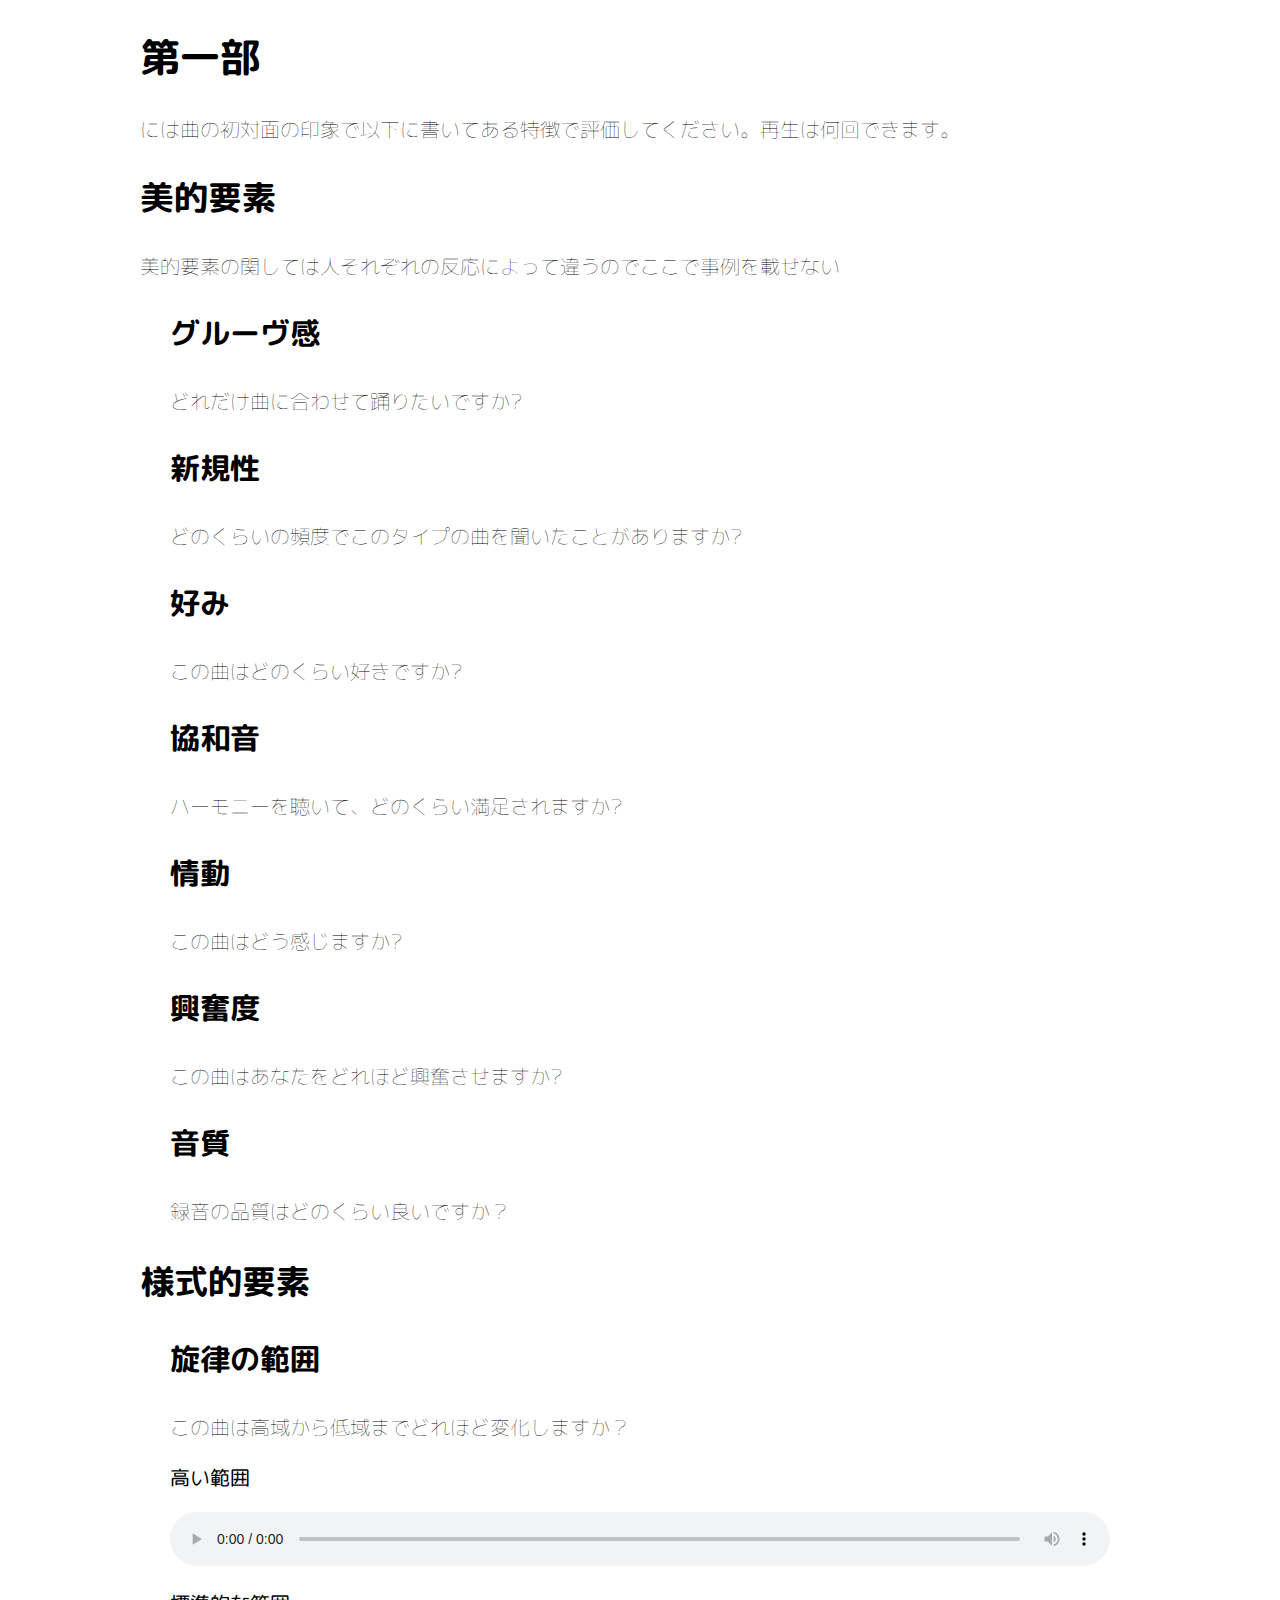
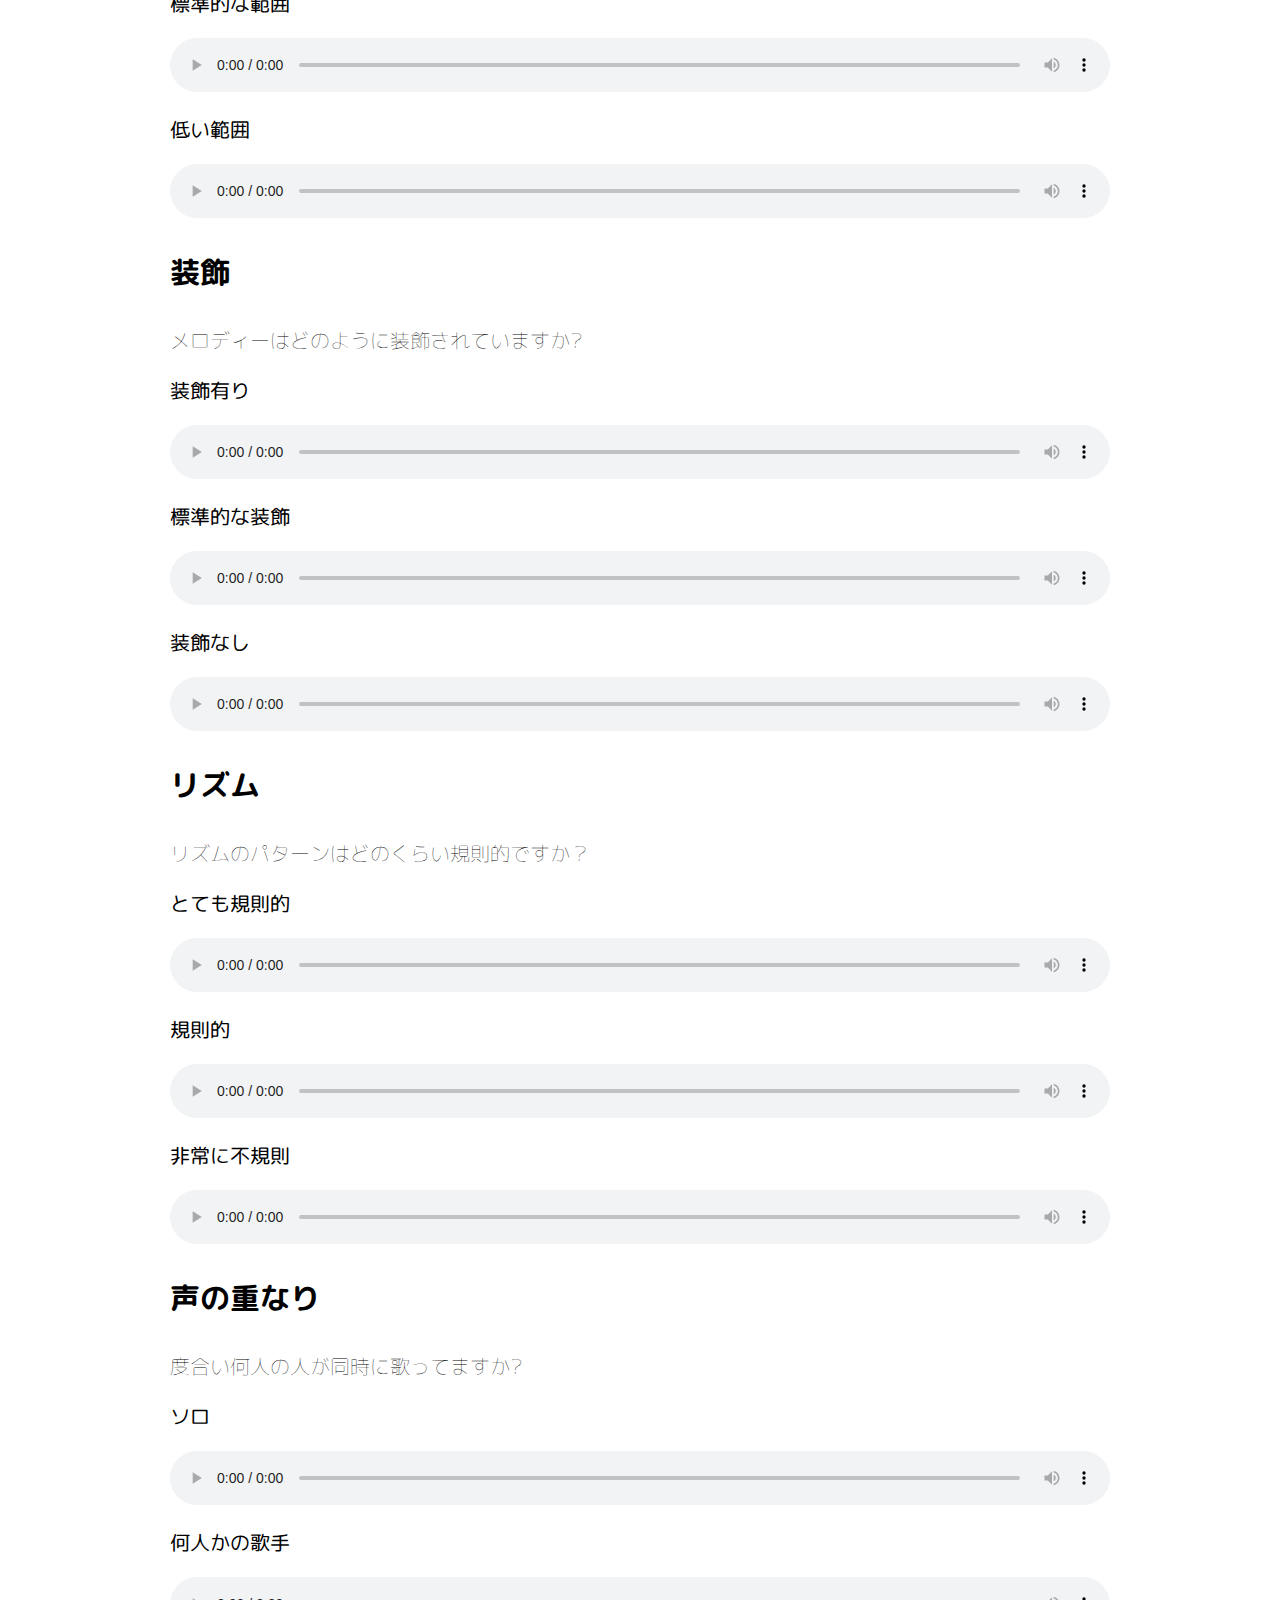
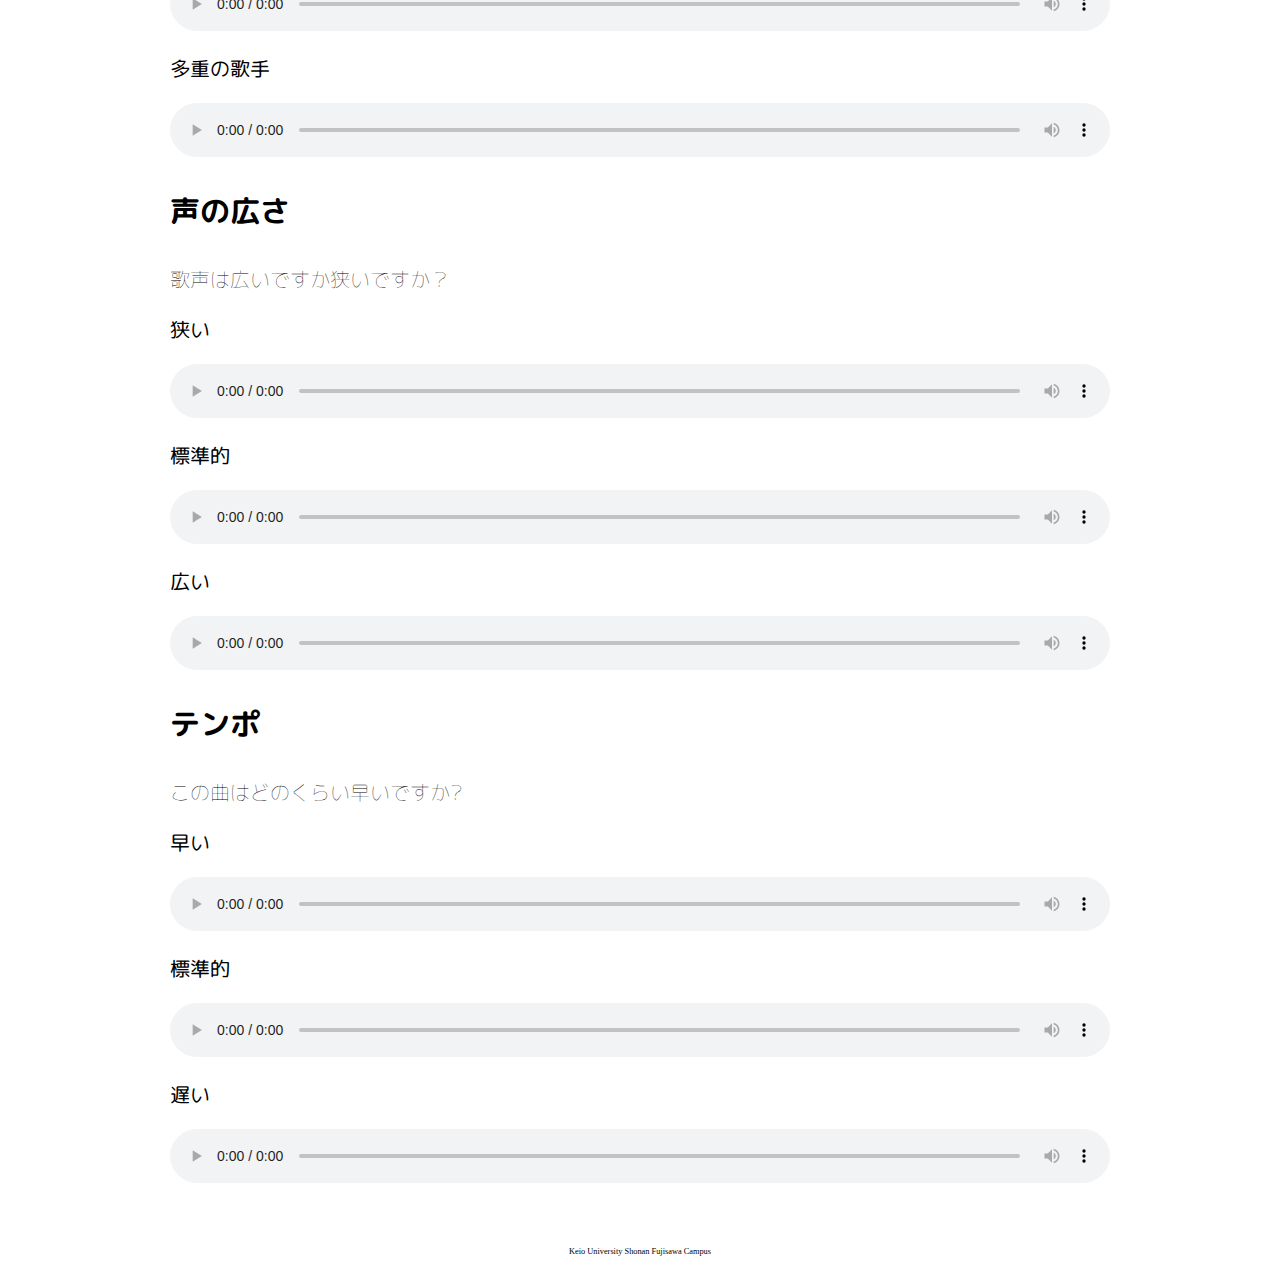
==== index.html @ cdee1feb "Merge pull request #1 from dsh0416/patch-1" ====
<!DOCTYPE html>
<html lang="en">
<head>
    <meta charset="UTF-8">
    <meta name="viewport" content="width=device-width, initial-scale=1.0">
    <meta http-equiv="X-UA-Compatible" content="ie=edge">
    <link rel="stylesheet" type="text/css" href="index.css">
    <title>Experiment Explanations</title>
</head>
<body>
    <div id="page-container">
        <div class="l-container">
            <h1> 第一部 </h1>
            <p>には曲の初対面の印象で以下に書いてある特徴で評価してください。再生は何回できます。</p>
            <h2>美的要素</h2>
            <p>美的要素の関しては人それぞれの反応によって違うのでここで事例を載せない</p>
            <div class="l-container-feature">
                <h3>グルーヴ感</h3>
                <p>
                    どれだけ曲に合わせて踊りたいですか?
                </p>
            
                <h3>新規性</h3>
                <p>
                    どのくらいの頻度でこのタイプの曲を聞いたことがありますか?
                </p>
            
                <h3>好み</h3>
                <p>
                    この曲はどのくらい好きですか?
                </p>
            
                <h3>協和音</h3>
                <p>
                    ハーモニーを聴いて、どのくらい満足されますか?
                </p>
            
                <h3>情動</h3>
                <p>
                    この曲はどう感じますか?
                </p>

                <h3>興奮度</h3>
                <p>
                    この曲はあなたをどれほど興奮させますか?
                </p>
            
                <h3>音質</h3>
                <p>
                    録音の品質はどのくらい良いですか？
                </p>
            </div>
            
            <h2>様式的要素</h2>
            <div class="l-container-feature">
                <h3>旋律の範囲</h3>
                <p>
                    この曲は高域から低域までどれほど変化しますか？
                </p>
                <p>
                    <strong>高い範囲</strong>
                </p>
                <audio controls="controls">
                    <source src="audio/melodic_high.wav"/>
                </audio>
                <p>
                    <strong>標準的な範囲</strong>
                </p>
                <audio controls="controls">
                    <source src="audio/melodic_middle.wav"/>
                </audio>
                <p>
                    <strong>低い範囲</strong>
                </p>
                <audio controls="controls">
                    <source src="audio/melodic_low.wav"/>
                </audio>
            </div>
            <div class="l-container-feature">
                <h3>装飾</h3>
                <p>
                    メロディーはどのように装飾されていますか?
                </p>
                <p>
                    <strong>装飾有り</strong>
                </p>
                <audio controls="controls">
                    <source src="audio/ornamentation_high.wav"/>
                </audio>
                <p>
                    <strong>標準的な装飾</strong>
                </p>
                <audio controls="controls">
                    <source src="audio/ornamentation_medium.wav"/>
                </audio>
                <p>
                    <strong>装飾なし</strong>
                </p>
                <audio controls="controls">
                    <source src="audio/ornamentation_low.wav"/>
                </audio>
            </div>
            <div class="l-container-feature">
                <h3>リズム</h3>
                <p>
                    リズムのパターンはどのくらい規則的ですか？
                </p>
                <p>
                    <strong>とても規則的</strong>
                </p>
                <audio controls="controls">
                    <source src="audio/rhythm_regular.wav"/>
                </audio>
                <p>
                    <strong>規則的</strong>
                </p>
                <audio controls="controls">
                    <source src="audio/rhythm_irregular.wav"/>
                </audio>
                <p>
                    <strong>非常に不規則</strong>
                </p>
                <audio controls="controls">
                    <source src="audio/rhythm_free.wav"/>
                </audio>                
            </div>
            <div class="l-container-feature">
                    <h3>声の重なり</h3>
                    <p>
                        度合い何人の人が同時に歌ってますか?
                    </p>
                    <p>
                        <strong>ソロ</strong>
                    </p>
                    <audio controls="controls">
                        <source src="audio/texture_solo.wav"/>
                    </audio> 
                    <p>
                        <strong>何人かの歌手</strong>
                    </p>
                    <audio controls="controls">
                        <source src="audio/texture_middle.wav"/>
                    </audio> 
                    <p>
                        <strong>多重の歌手</strong>
                    </p>
                    <audio controls="controls">
                        <source src="audio/texture_group.wav"/>
                    </audio> 
                </div>
            <div class="l-container-feature">
                <h3>声の広さ</h3>
                <p>
                    歌声は広いですか狭いですか？
                </p>
                <p>
                    <strong>狭い</strong>
                </p>
                <audio controls="controls">
                    <source src="audio/v_width_narrow.wav"/>
                </audio>
                <p>
                    <strong>標準的</strong>
                </p>
                <audio controls="controls">
                    <source src="audio/v_width_mid.wav"/>
                </audio>
                <p>
                    <strong>広い</strong>
                </p>
                <audio controls="controls">
                    <source src="audio/v_width_wide.wav"/>
                </audio>
            </div>
            <div class="l-container-feature">
                <h3>テンポ</h3>
                <p>
                    この曲はどのくらい早いですか?
                </p>
                <p>
                    <strong>早い</strong>
                </p>
                <audio controls="controls">
                    <source src="audio/tempo_fast.wav"/>
                </audio>
                <p>
                    <strong>標準的</strong>
                </p>
                <audio controls="controls">
                    <source src="audio/tempo_moderate.wav"/>
                </audio>
                <p>
                    <strong>遅い</strong>
                </p>
                <audio controls="controls">
                    <source src="audio/tempo_slow.wav"/>
                </audio>
            </div>
        </div>
        <footer> 
            <small>Keio University Shonan Fujisawa Campus</small>
        </footer>
    </div>
</body>

</html>
---- index.css ----
@import url('https://fonts.googleapis.com/css?family=M+PLUS+Rounded+1c&display=swap');

html {
    
    width:100%;
    height:100%;
    font-size: 62.5%;
    -webkit-font-smoothing: antialiased;
    -moz-osx-font-smoothing: grayscale;
    padding: unquote('env(safe-area-inset)');
}

body {
    margin:0;
    -webkit-text-size-adjust: 100%;
    position:relative;
    box-sizing: border-box;
    min-height:100%;
}

h1, h2, h3, p{
    font-family: 'M Plus Rounded 1c', sans-serif;
}

h1{
    font-size: 4rem;
}
h2{
    font-size: 3.4rem;
}
h3{
    font-size: 3rem;
}
p{
    font-size: 2rem;
    font-weight: 100;
}
.l-container{
    margin: 0 auto;
    width: 100em;
    padding-bottom: 5em;
}
.l-container-feature{
    margin: 3em;
}

#page-container {
    position: relative;
    min-height: 100vh;
}
  
button{
    border: none;
    border-radius: 1em;
    box-shadow: none;
    width: 10em;
    height: 5em;
    margin-left: 70em;
    background-color: rgb(46, 136, 75);
    
}
button:hover{
    opacity: 0.6;
}
p.button{
    color: white;
    margin: 0 auto;
}
footer{
    position: absolute;
    bottom: 0;
    width: 100%;
    height: 2em;
    padding-top: 1em;
    text-align: center;
}
audio{
    width: 100%;
    border-radius: 2em;
}
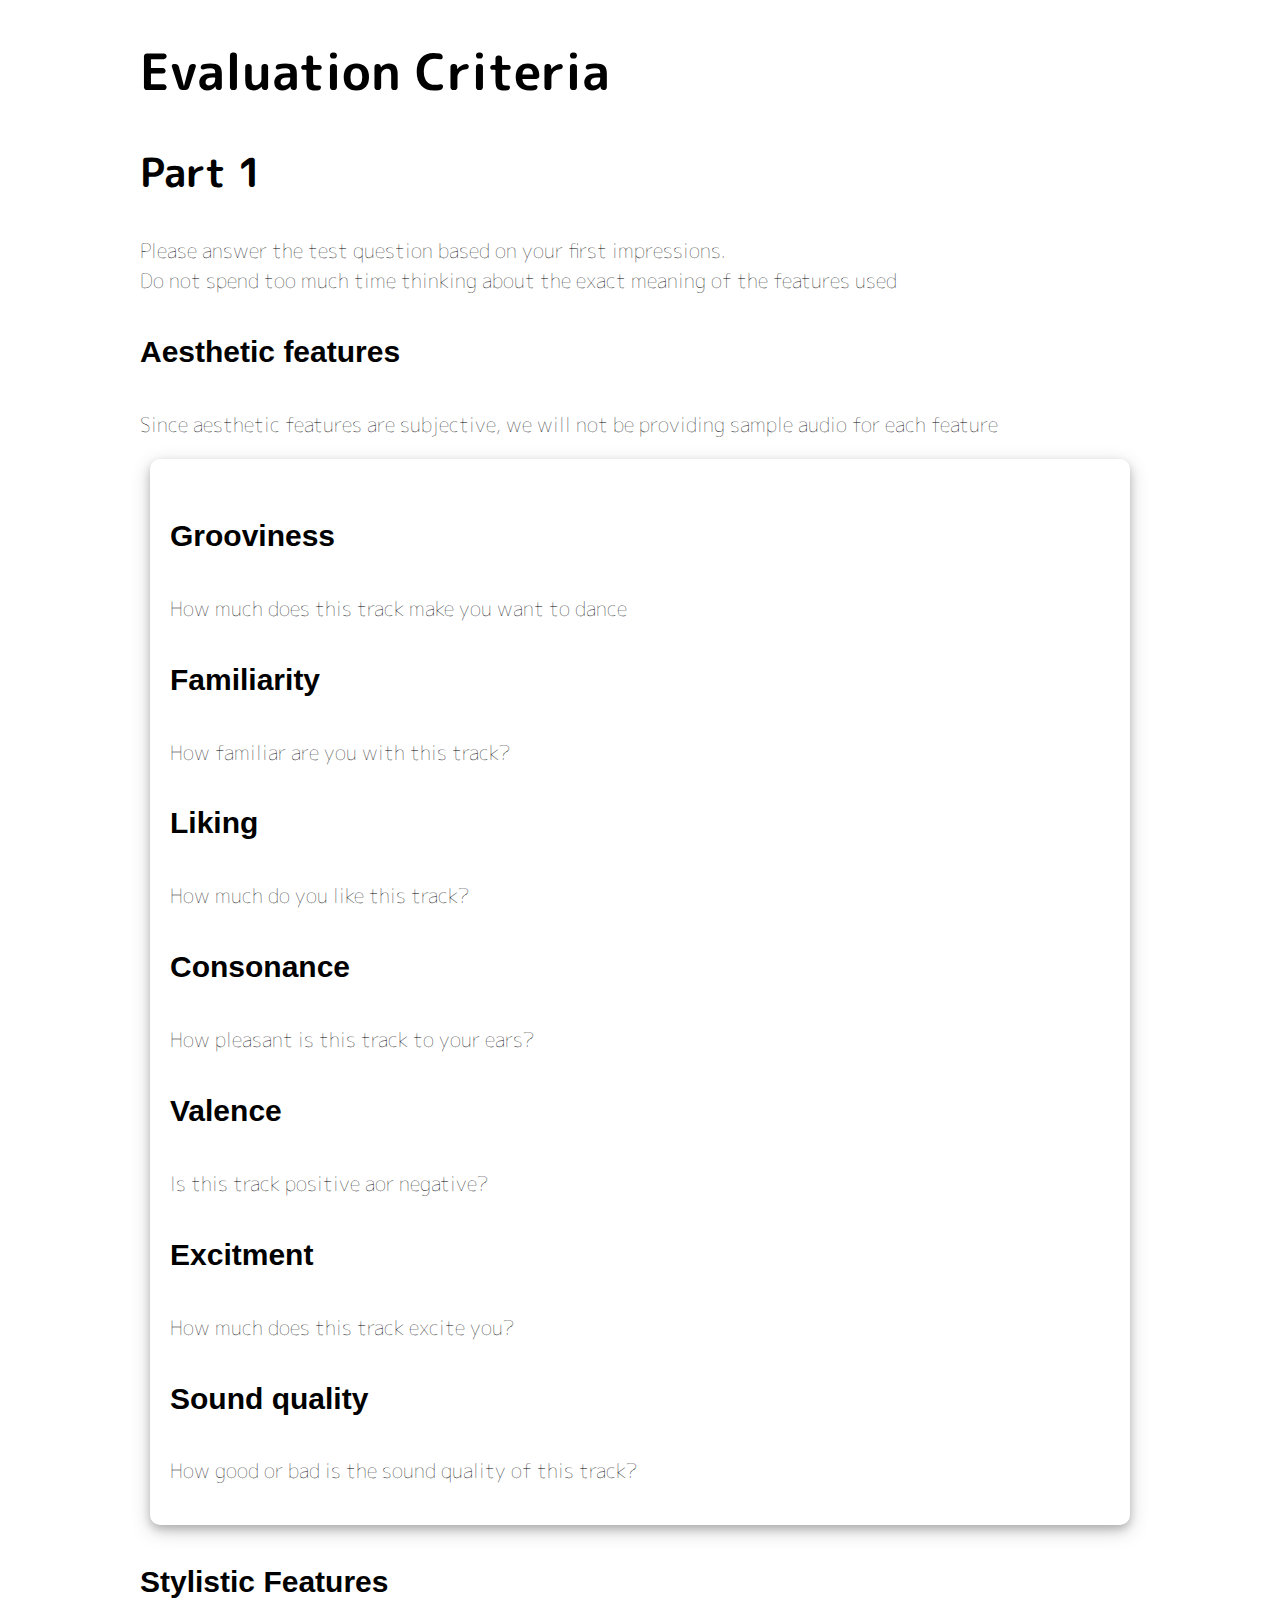
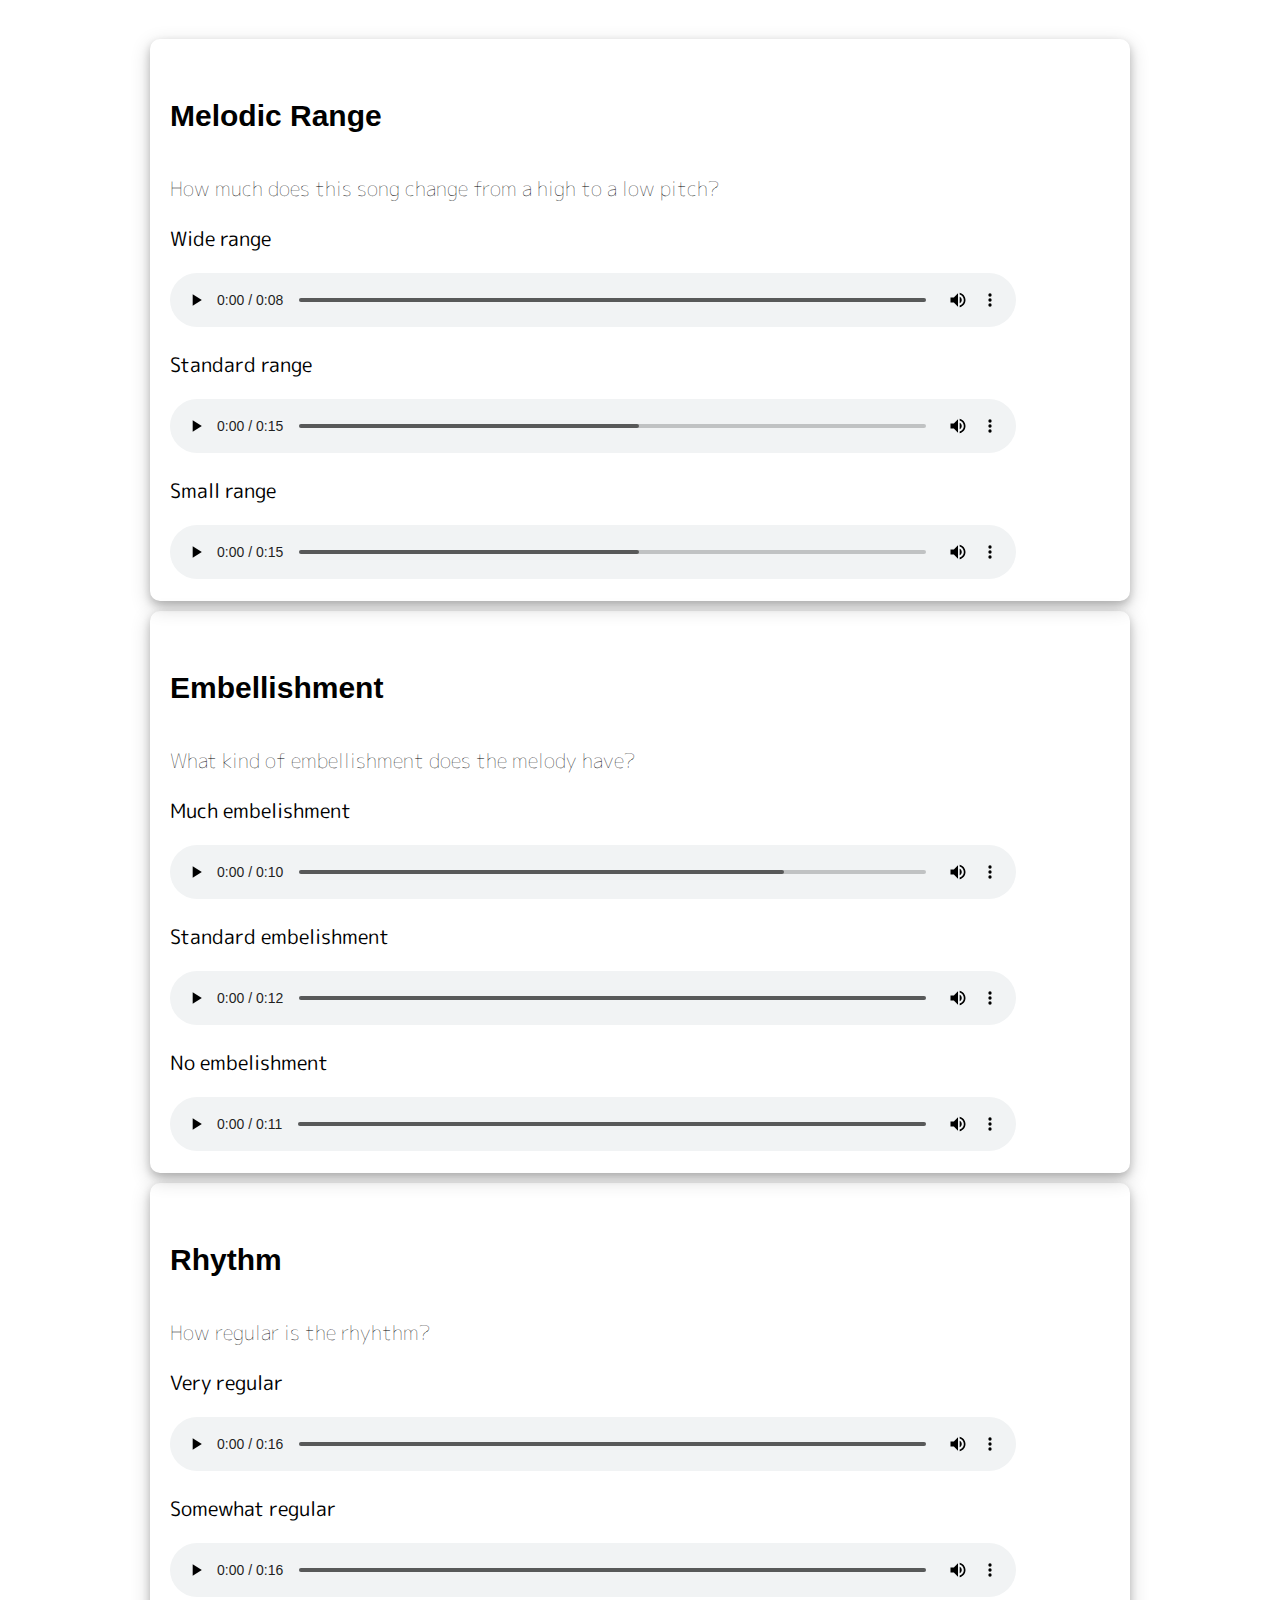
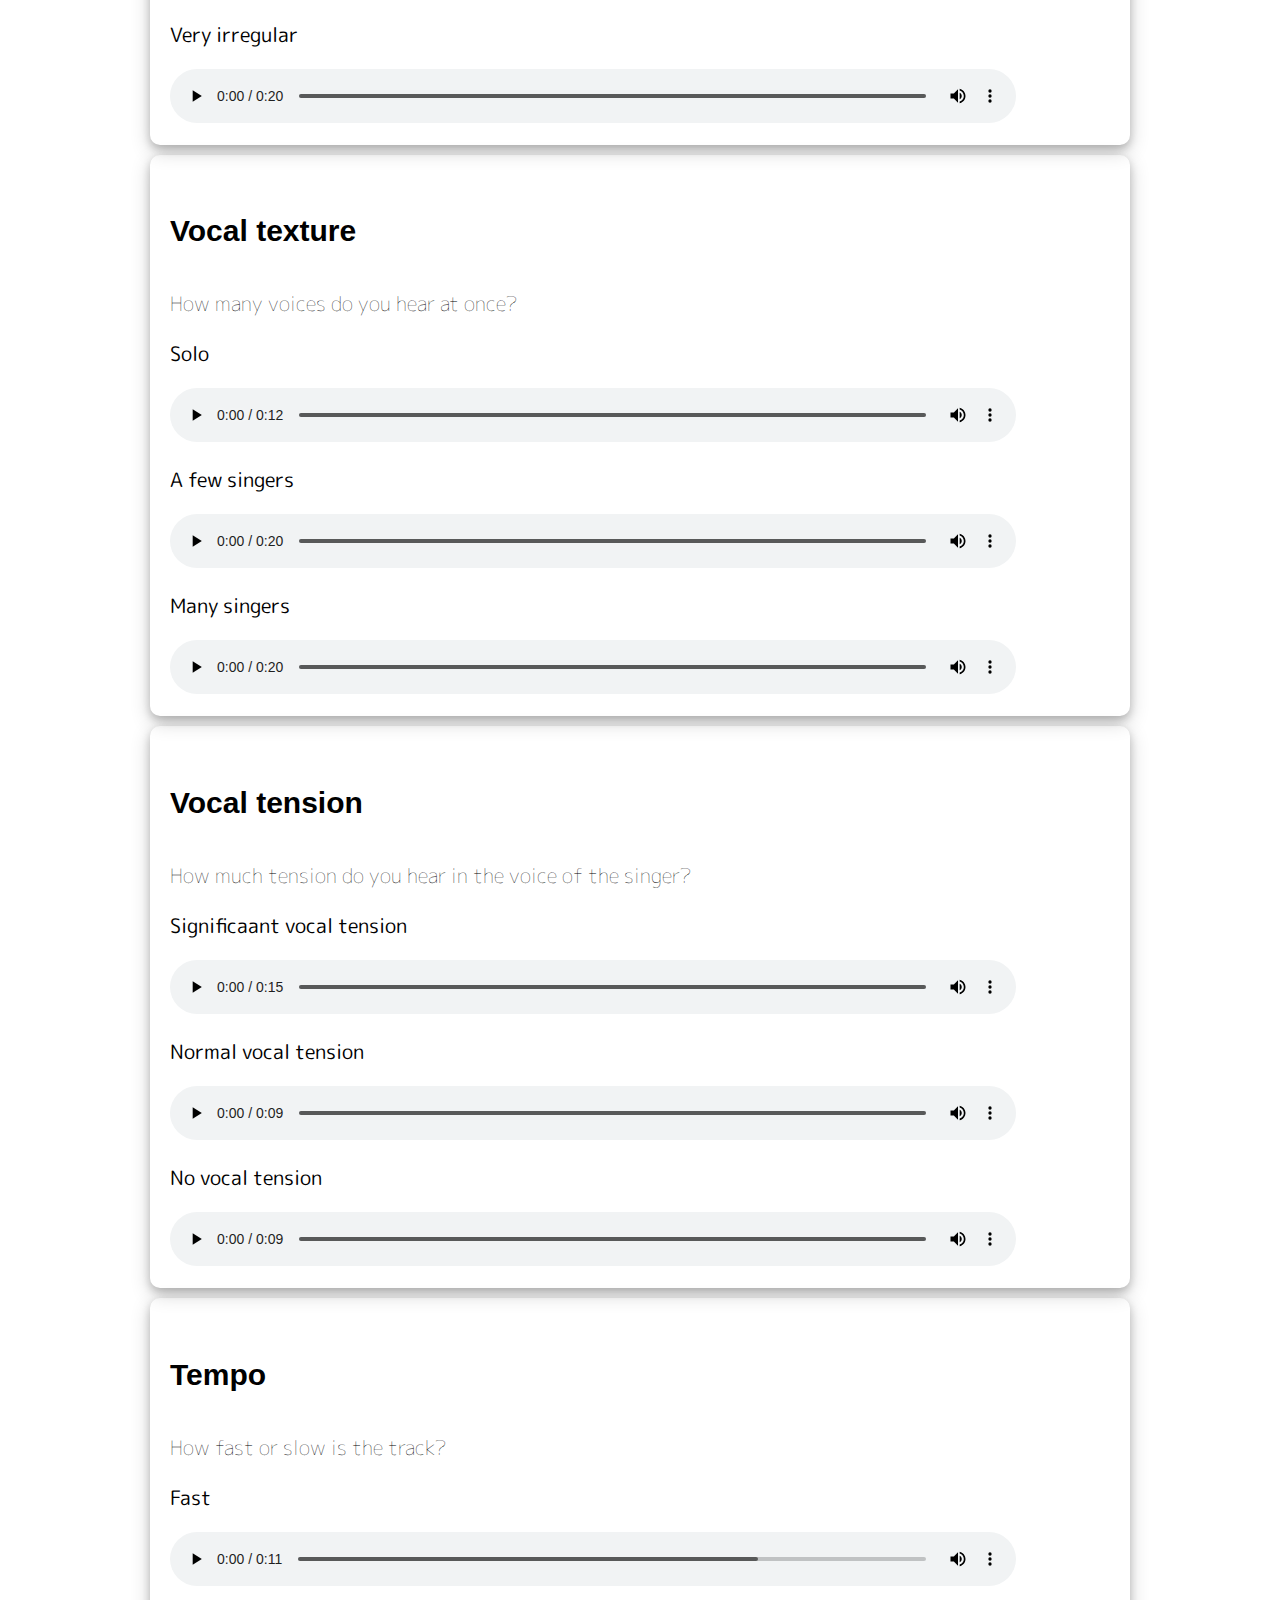
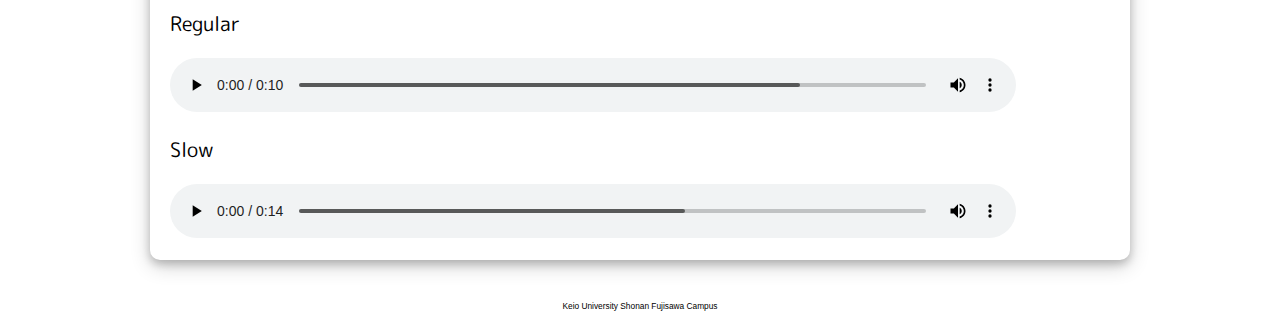
==== commit d04f4fe0: "english translations" ====
--- a/index.html
+++ b/index.html
@@ -10,190 +10,192 @@
 <body>
     <div id="page-container">
         <div class="l-container">
-            <h1> 第一部 </h1>
-            <p>には曲の初対面の印象で以下に書いてある特徴で評価してください。再生は何回できます。</p>
-            <h2>美的要素</h2>
-            <p>美的要素の関しては人それぞれの反応によって違うのでここで事例を載せない</p>
-            <div class="l-container-feature">
-                <h3>グルーヴ感</h3>
-                <p>
-                    どれだけ曲に合わせて踊りたいですか?
-                </p>
-            
-                <h3>新規性</h3>
-                <p>
-                    どのくらいの頻度でこのタイプの曲を聞いたことがありますか?
-                </p>
-            
-                <h3>好み</h3>
-                <p>
-                    この曲はどのくらい好きですか?
-                </p>
-            
-                <h3>協和音</h3>
-                <p>
-                    ハーモニーを聴いて、どのくらい満足されますか?
-                </p>
-            
-                <h3>情動</h3>
-                <p>
-                    この曲はどう感じますか?
+            <h1>Evaluation Criteria</h1>
+            <h2> Part 1 </h2>
+            <p>Please answer the test question based on your first impressions. <br/>
+                Do not spend too much time thinking about the exact meaning of the features used</p>
+            <h4>Aesthetic features</h4>
+            <p>Since aesthetic features are subjective, we will not be providing sample audio for each feature</p>
+            <div class="l-container-feature">
+                <h4>Grooviness</h4>
+                <p>
+                    How much does this track make you want to dance
+                </p>
+            
+                <h4>Familiarity</h4>
+                <p>
+                    How familiar are you with this track?
+                </p>
+            
+                <h4>Liking</h4>
+                <p>
+                    How much do you like this track?
+                </p>
+            
+                <h4>Consonance</h4>
+                <p>
+                    How pleasant is this track to your ears?
+                </p>
+            
+                <h4>Valence</h4>
+                <p>
+                    Is this track positive aor negative?
                 </p>
 
-                <h3>興奮度</h3>
-                <p>
-                    この曲はあなたをどれほど興奮させますか?
-                </p>
-            
-                <h3>音質</h3>
-                <p>
-                    録音の品質はどのくらい良いですか？
-                </p>
-            </div>
-            
-            <h2>様式的要素</h2>
-            <div class="l-container-feature">
-                <h3>旋律の範囲</h3>
-                <p>
-                    この曲は高域から低域までどれほど変化しますか？
-                </p>
-                <p>
-                    <strong>高い範囲</strong>
-                </p>
-                <audio controls="controls">
-                    <source src="audio/melodic_high.wav"/>
-                </audio>
-                <p>
-                    <strong>標準的な範囲</strong>
-                </p>
-                <audio controls="controls">
-                    <source src="audio/melodic_middle.wav"/>
-                </audio>
-                <p>
-                    <strong>低い範囲</strong>
-                </p>
-                <audio controls="controls">
-                    <source src="audio/melodic_low.wav"/>
-                </audio>
-            </div>
-            <div class="l-container-feature">
-                <h3>装飾</h3>
-                <p>
-                    メロディーはどのように装飾されていますか?
-                </p>
-                <p>
-                    <strong>装飾有り</strong>
-                </p>
-                <audio controls="controls">
-                    <source src="audio/ornamentation_high.wav"/>
-                </audio>
-                <p>
-                    <strong>標準的な装飾</strong>
-                </p>
-                <audio controls="controls">
-                    <source src="audio/ornamentation_medium.wav"/>
-                </audio>
-                <p>
-                    <strong>装飾なし</strong>
-                </p>
-                <audio controls="controls">
-                    <source src="audio/ornamentation_low.wav"/>
-                </audio>
-            </div>
-            <div class="l-container-feature">
-                <h3>リズム</h3>
-                <p>
-                    リズムのパターンはどのくらい規則的ですか？
-                </p>
-                <p>
-                    <strong>とても規則的</strong>
-                </p>
-                <audio controls="controls">
-                    <source src="audio/rhythm_regular.wav"/>
-                </audio>
-                <p>
-                    <strong>規則的</strong>
-                </p>
-                <audio controls="controls">
-                    <source src="audio/rhythm_irregular.wav"/>
-                </audio>
-                <p>
-                    <strong>非常に不規則</strong>
-                </p>
-                <audio controls="controls">
-                    <source src="audio/rhythm_free.wav"/>
+                <h4>Excitment</h4>
+                <p>
+                    How much does this track excite you?
+                </p>
+            
+                <h4>Sound quality</h4>
+                <p>
+                    How good or bad is the sound quality of this track?
+                </p>
+            </div>
+            
+            <h4>Stylistic Features</h4>
+            <div class="l-container-feature">
+                <h4>Melodic Range</h4>
+                <p>
+                    How much does this song change from a high to a low pitch?
+                </p>
+                <p>
+                    <strong>Wide range</strong>
+                </p>
+                <audio controls="controls">
+                    <source src="audio/melodic_high.mp3"/>
+                </audio>
+                <p>
+                    <strong>Standard range</strong>
+                </p>
+                <audio controls="controls">
+                    <source src="audio/melodic_middle.mp3"/>
+                </audio>
+                <p>
+                    <strong>Small range</strong>
+                </p>
+                <audio controls="controls">
+                    <source src="audio/melodic_low.mp3"/>
+                </audio>
+            </div>
+            <div class="l-container-feature">
+                <h4>Embellishment</h4>
+                <p>
+                    What kind of embellishment does the melody have?
+                </p>
+                <p>
+                    <strong>Much embelishment</strong>
+                </p>
+                <audio controls="controls">
+                    <source src="audio/ornamentation_high.mp3"/>
+                </audio>
+                <p>
+                    <strong>Standard embelishment</strong>
+                </p>
+                <audio controls="controls">
+                    <source src="audio/ornamentation_medium.mp3"/>
+                </audio>
+                <p>
+                    <strong>No embelishment</strong>
+                </p>
+                <audio controls="controls">
+                    <source src="audio/ornamentation_low.mp3"/>
+                </audio>
+            </div>
+            <div class="l-container-feature">
+                <h4>Rhythm</h4>
+                <p>
+                    How regular is the rhyhthm?
+                </p>
+                <p>
+                    <strong>Very regular</strong>
+                </p>
+                <audio controls="controls">
+                    <source src="audio/rhythm_regular.mp3"/>
+                </audio>
+                <p>
+                    <strong>Somewhat regular</strong>
+                </p>
+                <audio controls="controls">
+                    <source src="audio/rhythm_irregular.mp3"/>
+                </audio>
+                <p>
+                    <strong>Very irregular</strong>
+                </p>
+                <audio controls="controls">
+                    <source src="audio/rhythm_free.mp3"/>
                 </audio>                
             </div>
             <div class="l-container-feature">
-                    <h3>声の重なり</h3>
-                    <p>
-                        度合い何人の人が同時に歌ってますか?
-                    </p>
-                    <p>
-                        <strong>ソロ</strong>
+                    <h4>Vocal texture</h4>
+                    <p>
+                        How many voices do you hear at once?
+                    </p>
+                    <p>
+                        <strong>Solo</strong>
                     </p>
                     <audio controls="controls">
-                        <source src="audio/texture_solo.wav"/>
+                        <source src="audio/texture_solo.mp3"/>
                     </audio> 
                     <p>
-                        <strong>何人かの歌手</strong>
+                        <strong>A few singers</strong>
                     </p>
                     <audio controls="controls">
-                        <source src="audio/texture_middle.wav"/>
+                        <source src="audio/texture_middle.mp3"/>
                     </audio> 
                     <p>
-                        <strong>多重の歌手</strong>
+                        <strong>Many singers</strong>
                     </p>
                     <audio controls="controls">
-                        <source src="audio/texture_group.wav"/>
+                        <source src="audio/texture_group.mp3"/>
                     </audio> 
                 </div>
             <div class="l-container-feature">
-                <h3>声の広さ</h3>
-                <p>
-                    歌声は広いですか狭いですか？
-                </p>
-                <p>
-                    <strong>狭い</strong>
-                </p>
-                <audio controls="controls">
-                    <source src="audio/v_width_narrow.wav"/>
-                </audio>
-                <p>
-                    <strong>標準的</strong>
-                </p>
-                <audio controls="controls">
-                    <source src="audio/v_width_mid.wav"/>
-                </audio>
-                <p>
-                    <strong>広い</strong>
-                </p>
-                <audio controls="controls">
-                    <source src="audio/v_width_wide.wav"/>
-                </audio>
-            </div>
-            <div class="l-container-feature">
-                <h3>テンポ</h3>
-                <p>
-                    この曲はどのくらい早いですか?
-                </p>
-                <p>
-                    <strong>早い</strong>
-                </p>
-                <audio controls="controls">
-                    <source src="audio/tempo_fast.wav"/>
-                </audio>
-                <p>
-                    <strong>標準的</strong>
-                </p>
-                <audio controls="controls">
-                    <source src="audio/tempo_moderate.wav"/>
-                </audio>
-                <p>
-                    <strong>遅い</strong>
-                </p>
-                <audio controls="controls">
-                    <source src="audio/tempo_slow.wav"/>
+                <h4>Vocal tension</h4>
+                <p>
+                    How much tension do you hear in the voice of the singer?
+                </p>
+                <p>
+                    <strong>Significaant vocal tension</strong>
+                </p>
+                <audio controls="controls">
+                    <source src="audio/v_width_narrow.mp3"/>
+                </audio>
+                <p>
+                    <strong>Normal vocal tension</strong>
+                </p>
+                <audio controls="controls">
+                    <source src="audio/v_width_mid.mp3"/>
+                </audio>
+                <p>
+                    <strong>No vocal tension</strong>
+                </p>
+                <audio controls="controls">
+                    <source src="audio/v_width_wide.mp3"/>
+                </audio>
+            </div>
+            <div class="l-container-feature">
+                <h4>Tempo</h4>
+                <p>
+                    How fast or slow is the track?
+                </p>
+                <p>
+                    <strong>Fast</strong>
+                </p>
+                <audio controls="controls">
+                    <source src="audio/tempo_fast.mp3"/>
+                </audio>
+                <p>
+                    <strong>Regular</strong>
+                </p>
+                <audio controls="controls">
+                    <source src="audio/tempo_moderate.mp3"/>
+                </audio>
+                <p>
+                    <strong>Slow</strong>
+                </p>
+                <audio controls="controls">
+                    <source src="audio/tempo_slow.mp3"/>
                 </audio>
             </div>
         </div>
--- a/index.css
+++ b/index.css
@@ -16,6 +16,7 @@
     position:relative;
     box-sizing: border-box;
     min-height:100%;
+    font-family: sans-serif;
 }
 
 h1, h2, h3, p{
@@ -23,12 +24,15 @@
 }
 
 h1{
+    font-size: 5rem;
+}
+h2{
     font-size: 4rem;
 }
-h2{
+h3{
     font-size: 3.4rem;
 }
-h3{
+h4{
     font-size: 3rem;
 }
 p{
@@ -41,7 +45,10 @@
     padding-bottom: 5em;
 }
 .l-container-feature{
-    margin: 3em;
+    margin: 1em;
+    padding: 2em;
+    border-radius: 1em;
+    box-shadow: .0 4px 8px 0 rgba(0, 0, 0, 0.2), 0 6px 20px 0 rgba(0, 0, 0, 0.19);
 }
 
 #page-container {
@@ -55,8 +62,9 @@
     box-shadow: none;
     width: 10em;
     height: 5em;
-    margin-left: 70em;
-    background-color: rgb(46, 136, 75);
+    margin: 0 auto;
+    display: block;
+    background-color: rgb(46, 109, 136);
     
 }
 button:hover{
@@ -75,6 +83,8 @@
     text-align: center;
 }
 audio{
-    width: 100%;
+    width: 90%;
+    margin: 0 auto;
+    /* display: block; */
     border-radius: 2em;
 }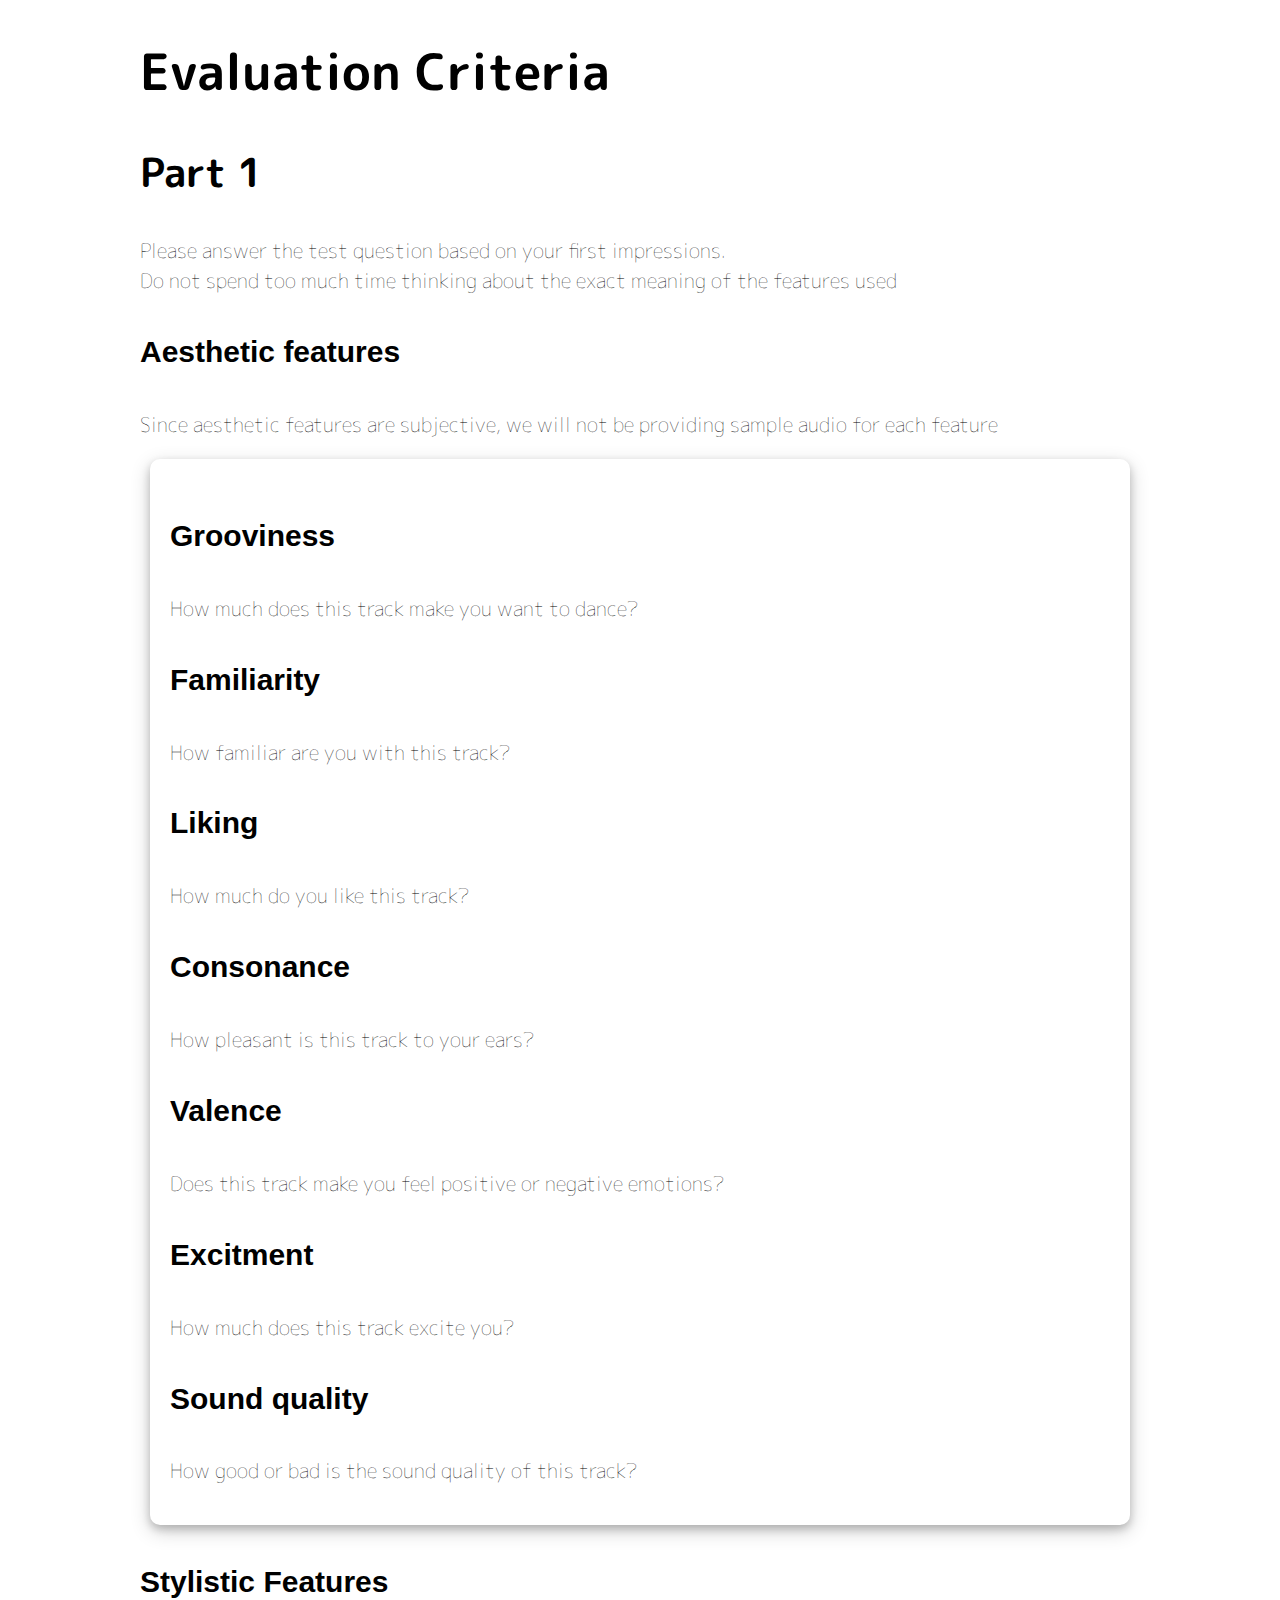
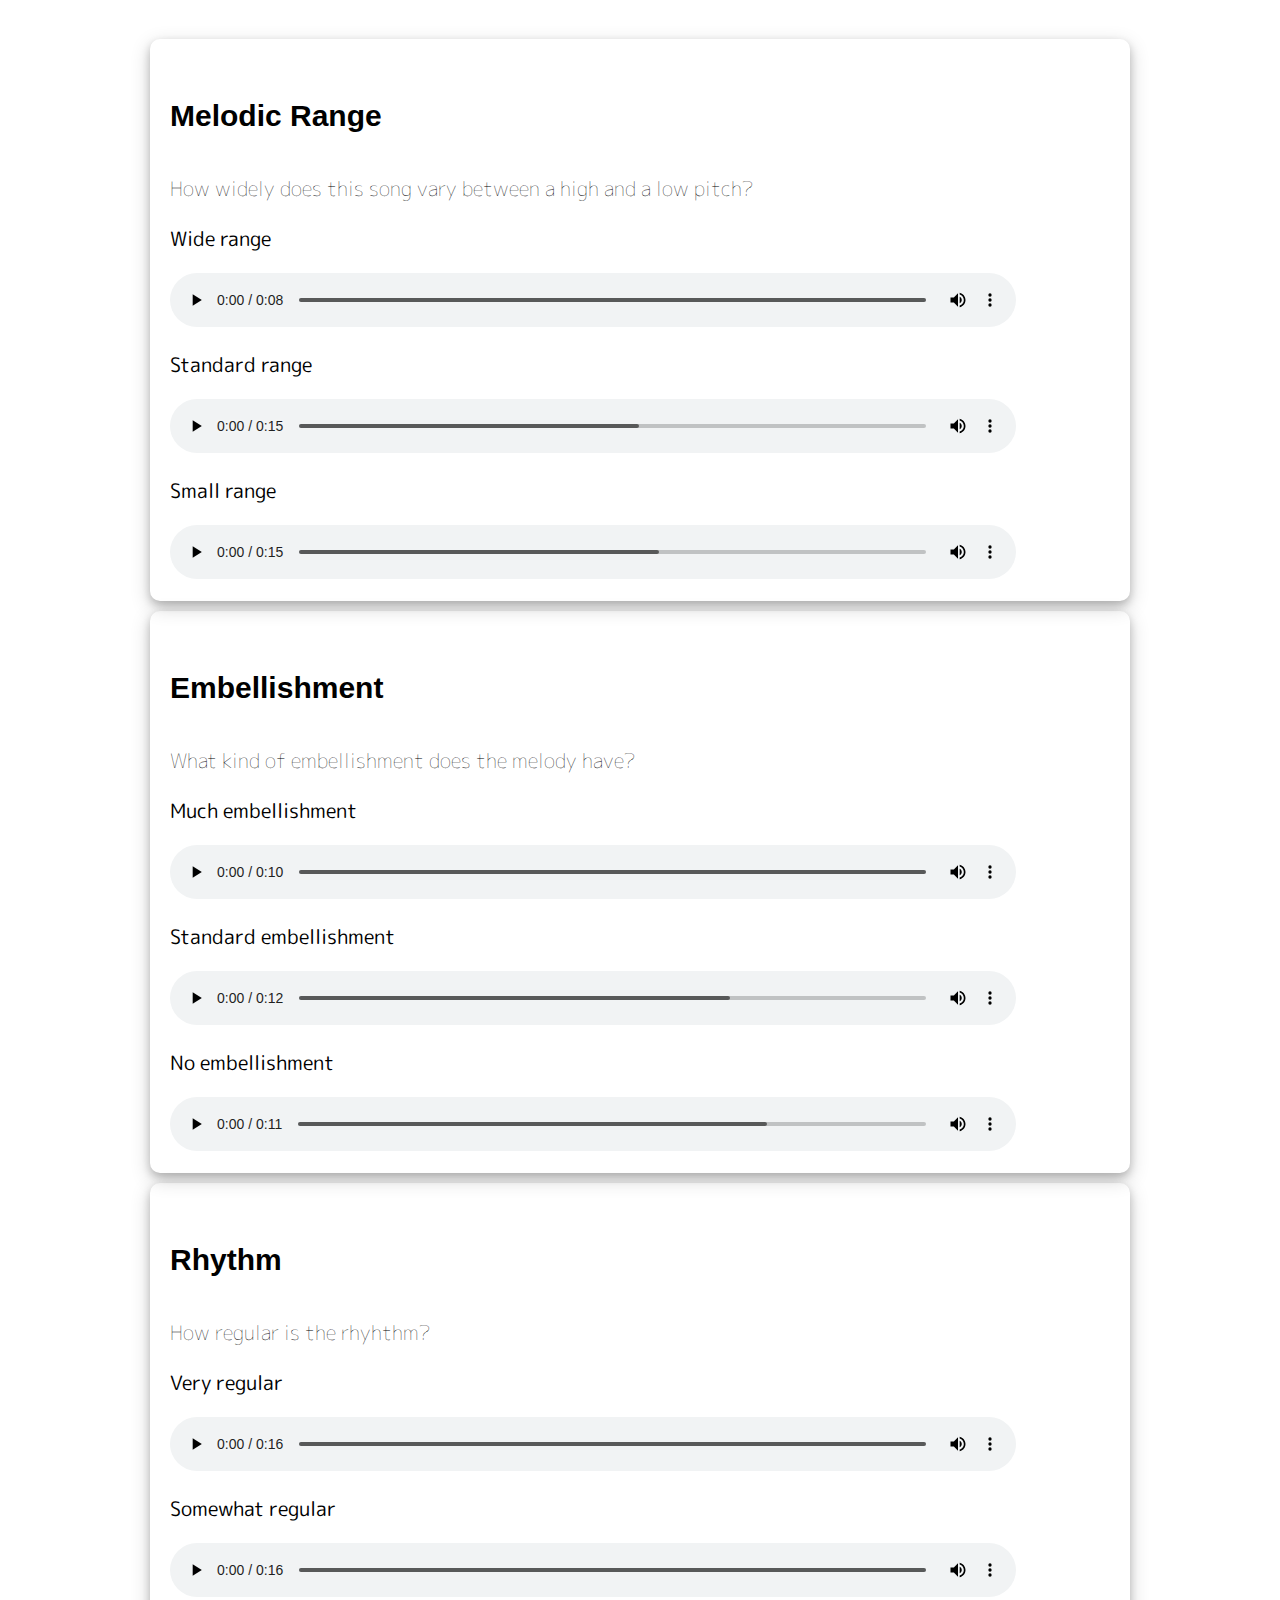
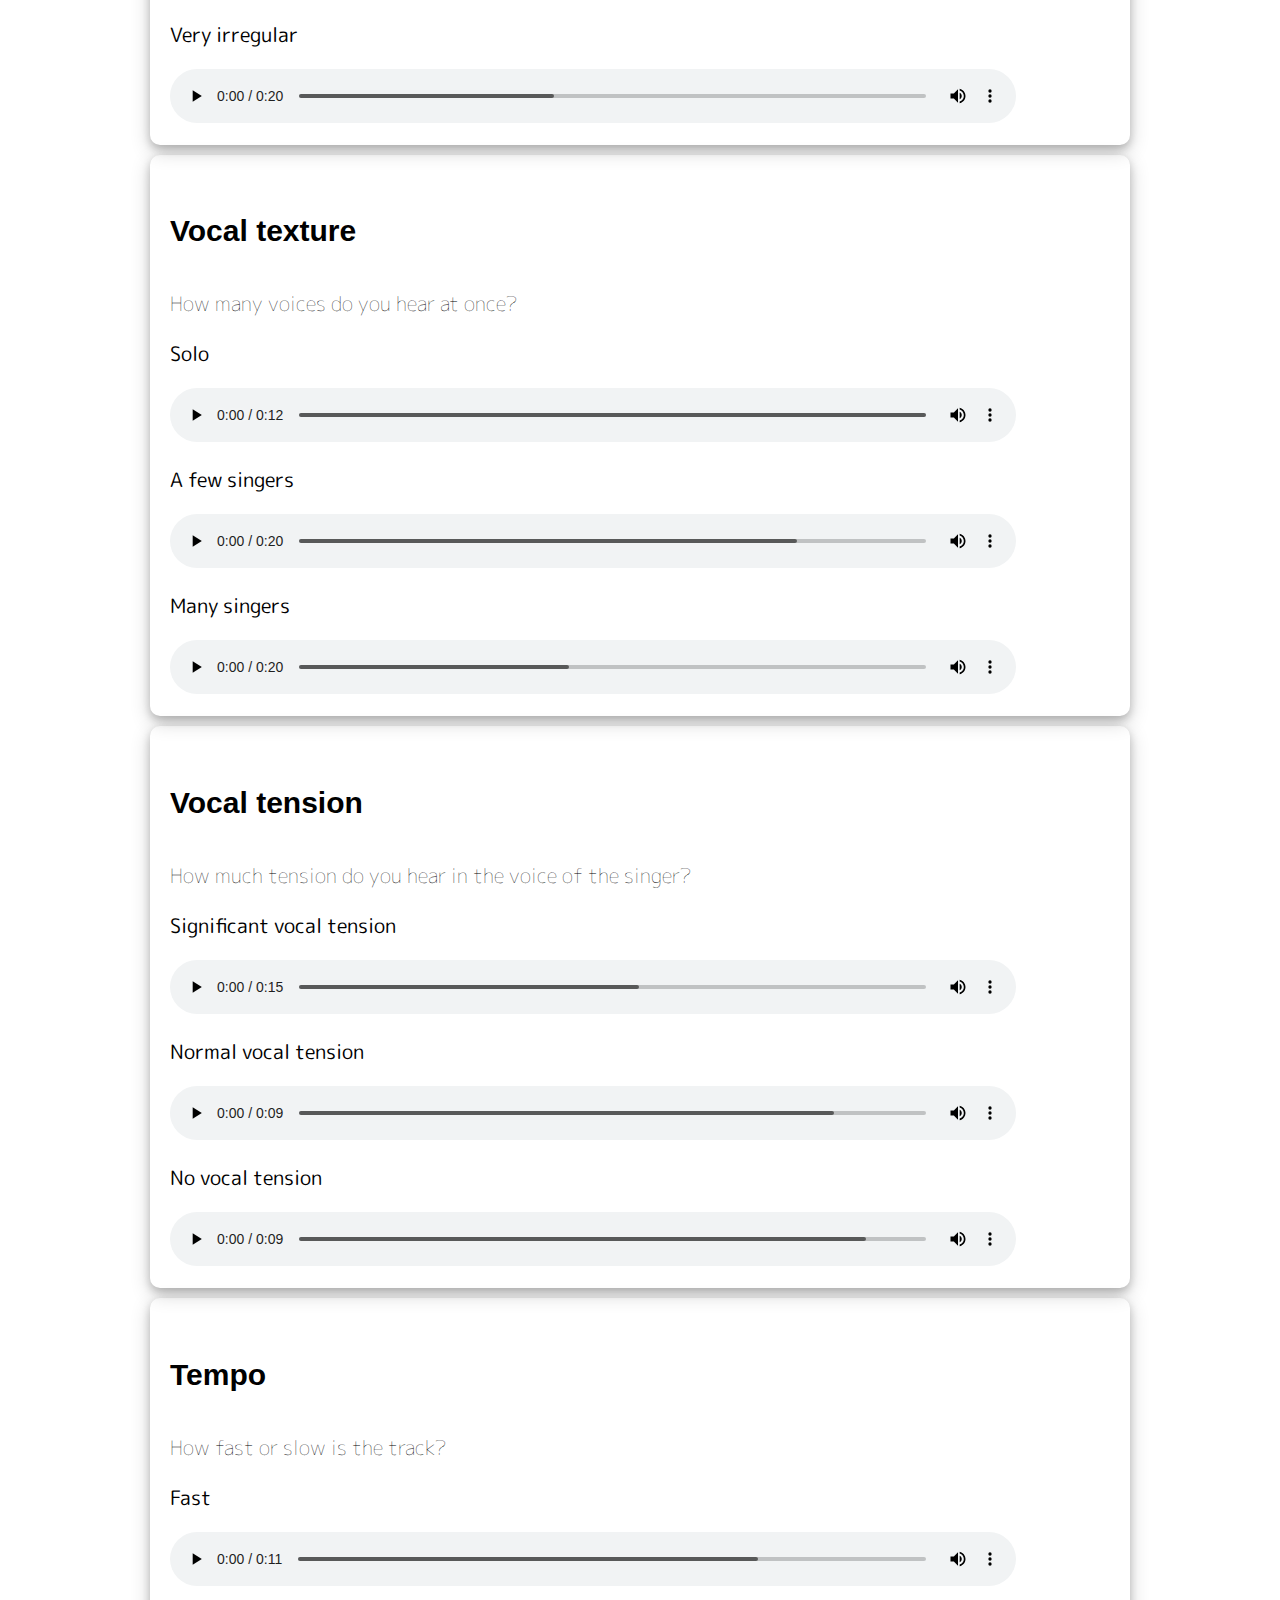
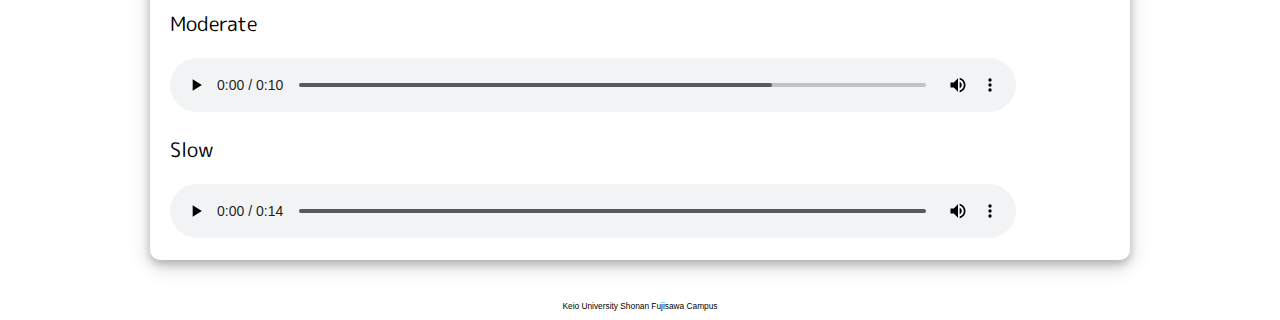
==== commit f2c43eea: "fix english" ====
--- a/index.html
+++ b/index.html
@@ -19,7 +19,7 @@
             <div class="l-container-feature">
                 <h4>Grooviness</h4>
                 <p>
-                    How much does this track make you want to dance
+                    How much does this track make you want to dance?
                 </p>
             
                 <h4>Familiarity</h4>
@@ -39,7 +39,7 @@
             
                 <h4>Valence</h4>
                 <p>
-                    Is this track positive aor negative?
+                    Does this track make you feel positive or negative emotions?
                 </p>
 
                 <h4>Excitment</h4>
@@ -57,7 +57,7 @@
             <div class="l-container-feature">
                 <h4>Melodic Range</h4>
                 <p>
-                    How much does this song change from a high to a low pitch?
+                    How widely does this song vary between a high and a low pitch?
                 </p>
                 <p>
                     <strong>Wide range</strong>
@@ -84,19 +84,19 @@
                     What kind of embellishment does the melody have?
                 </p>
                 <p>
-                    <strong>Much embelishment</strong>
+                    <strong>Much embellishment</strong>
                 </p>
                 <audio controls="controls">
                     <source src="audio/ornamentation_high.mp3"/>
                 </audio>
                 <p>
-                    <strong>Standard embelishment</strong>
+                    <strong>Standard embellishment</strong>
                 </p>
                 <audio controls="controls">
                     <source src="audio/ornamentation_medium.mp3"/>
                 </audio>
                 <p>
-                    <strong>No embelishment</strong>
+                    <strong>No embellishment</strong>
                 </p>
                 <audio controls="controls">
                     <source src="audio/ornamentation_low.mp3"/>
@@ -156,7 +156,7 @@
                     How much tension do you hear in the voice of the singer?
                 </p>
                 <p>
-                    <strong>Significaant vocal tension</strong>
+                    <strong>Significant vocal tension</strong>
                 </p>
                 <audio controls="controls">
                     <source src="audio/v_width_narrow.mp3"/>
@@ -186,7 +186,7 @@
                     <source src="audio/tempo_fast.mp3"/>
                 </audio>
                 <p>
-                    <strong>Regular</strong>
+                    <strong>Moderate</strong>
                 </p>
                 <audio controls="controls">
                     <source src="audio/tempo_moderate.mp3"/>
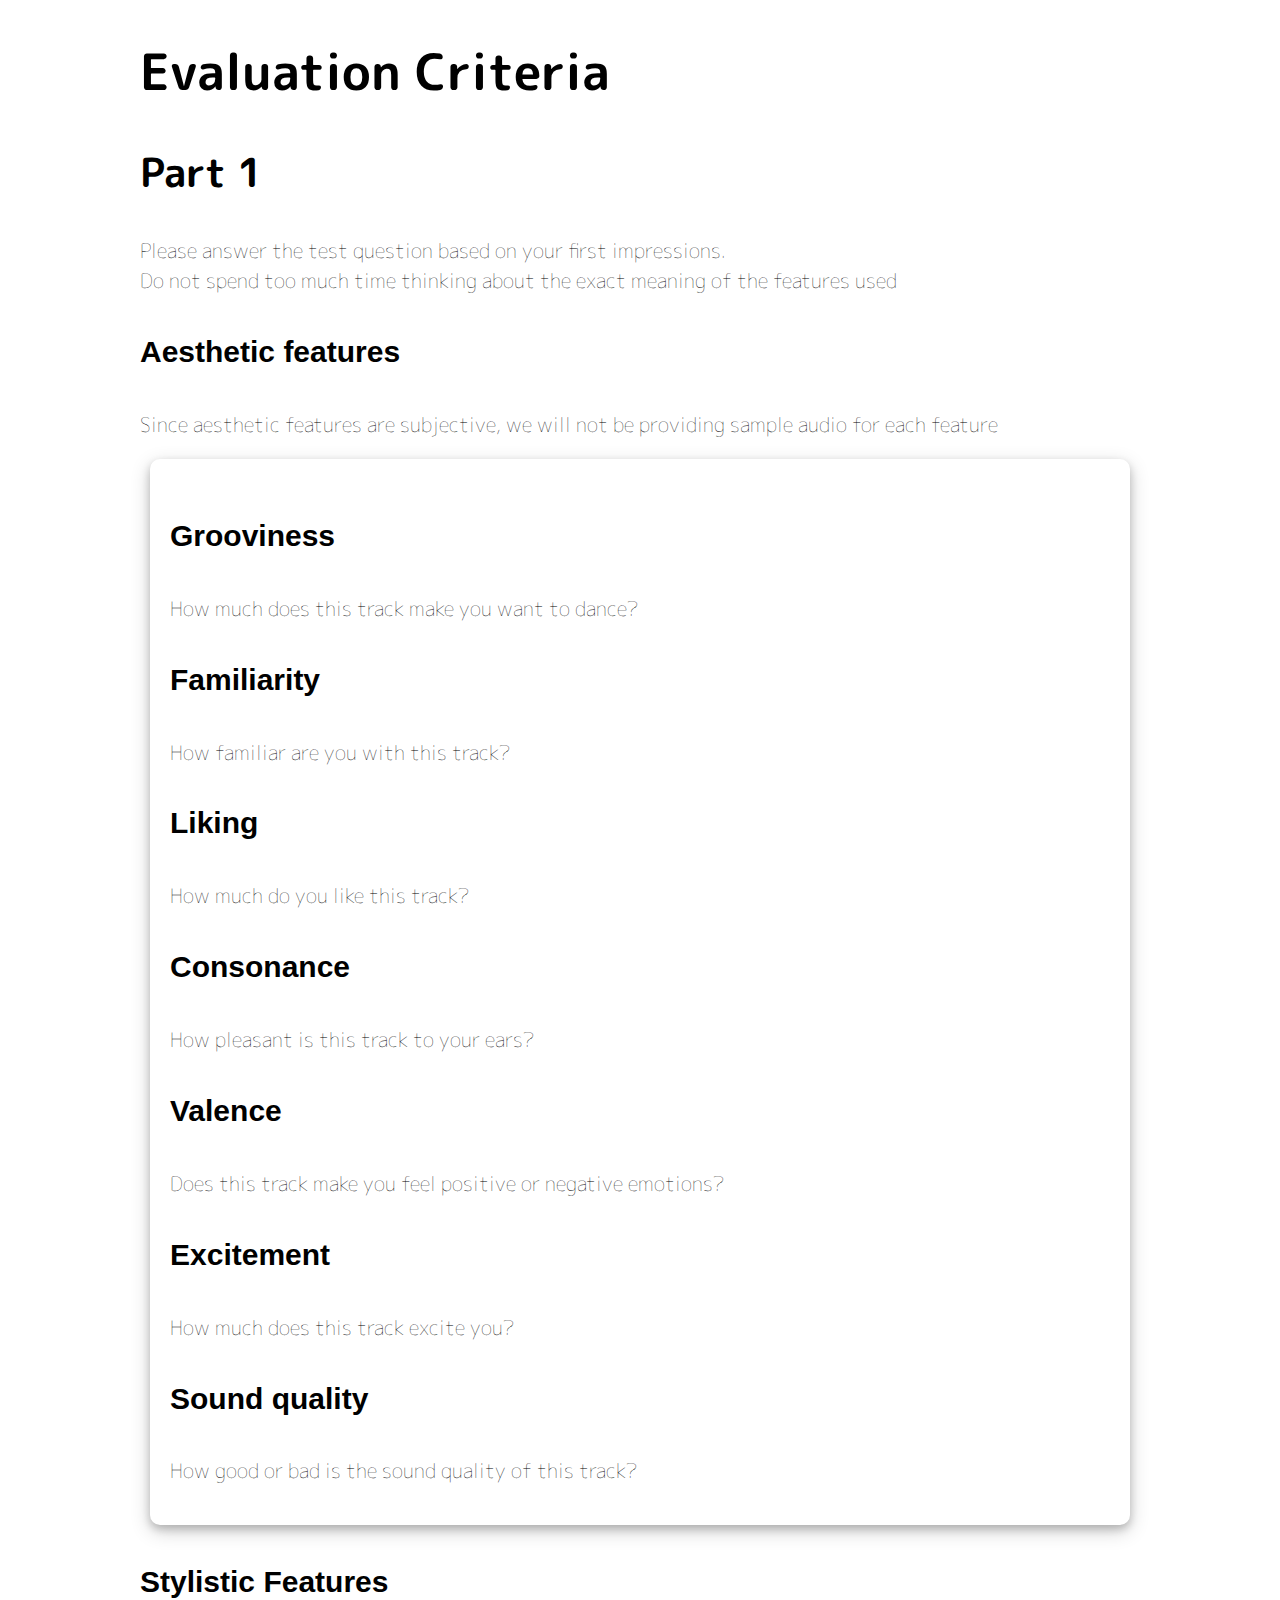
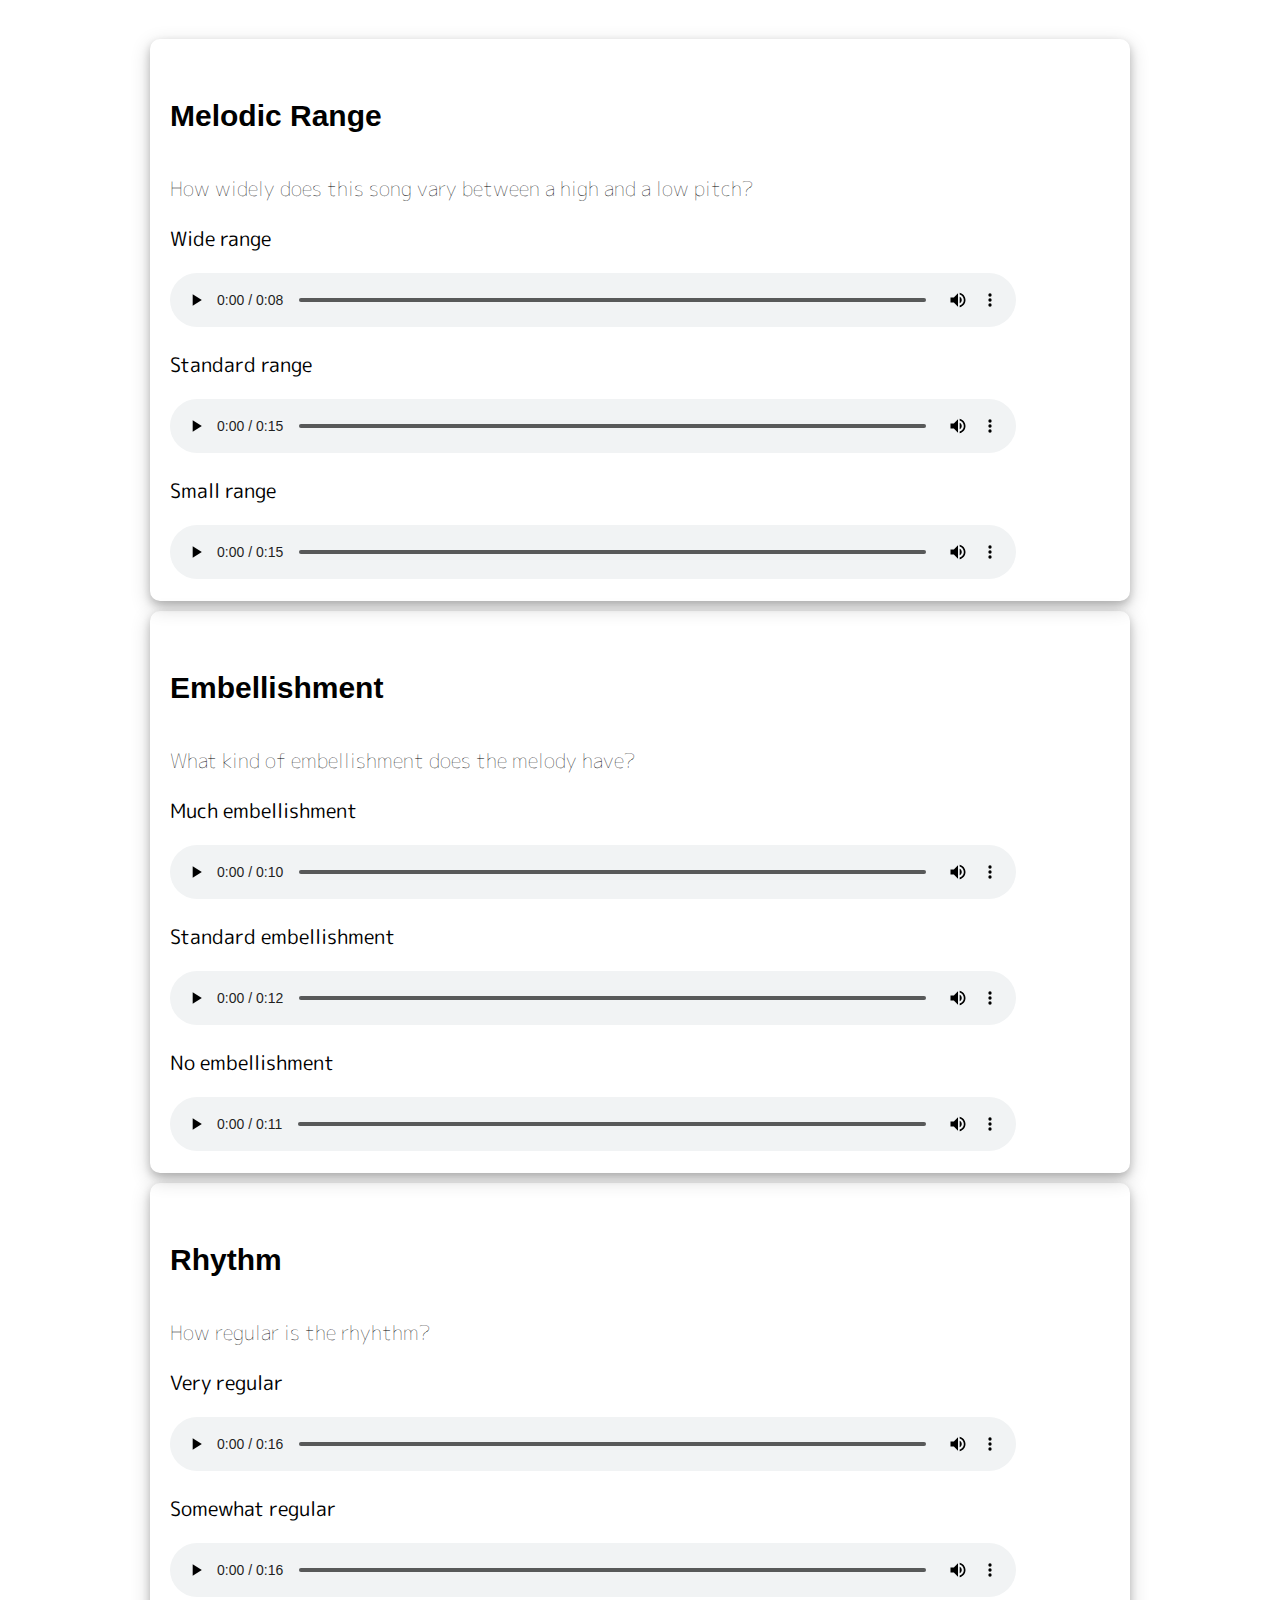
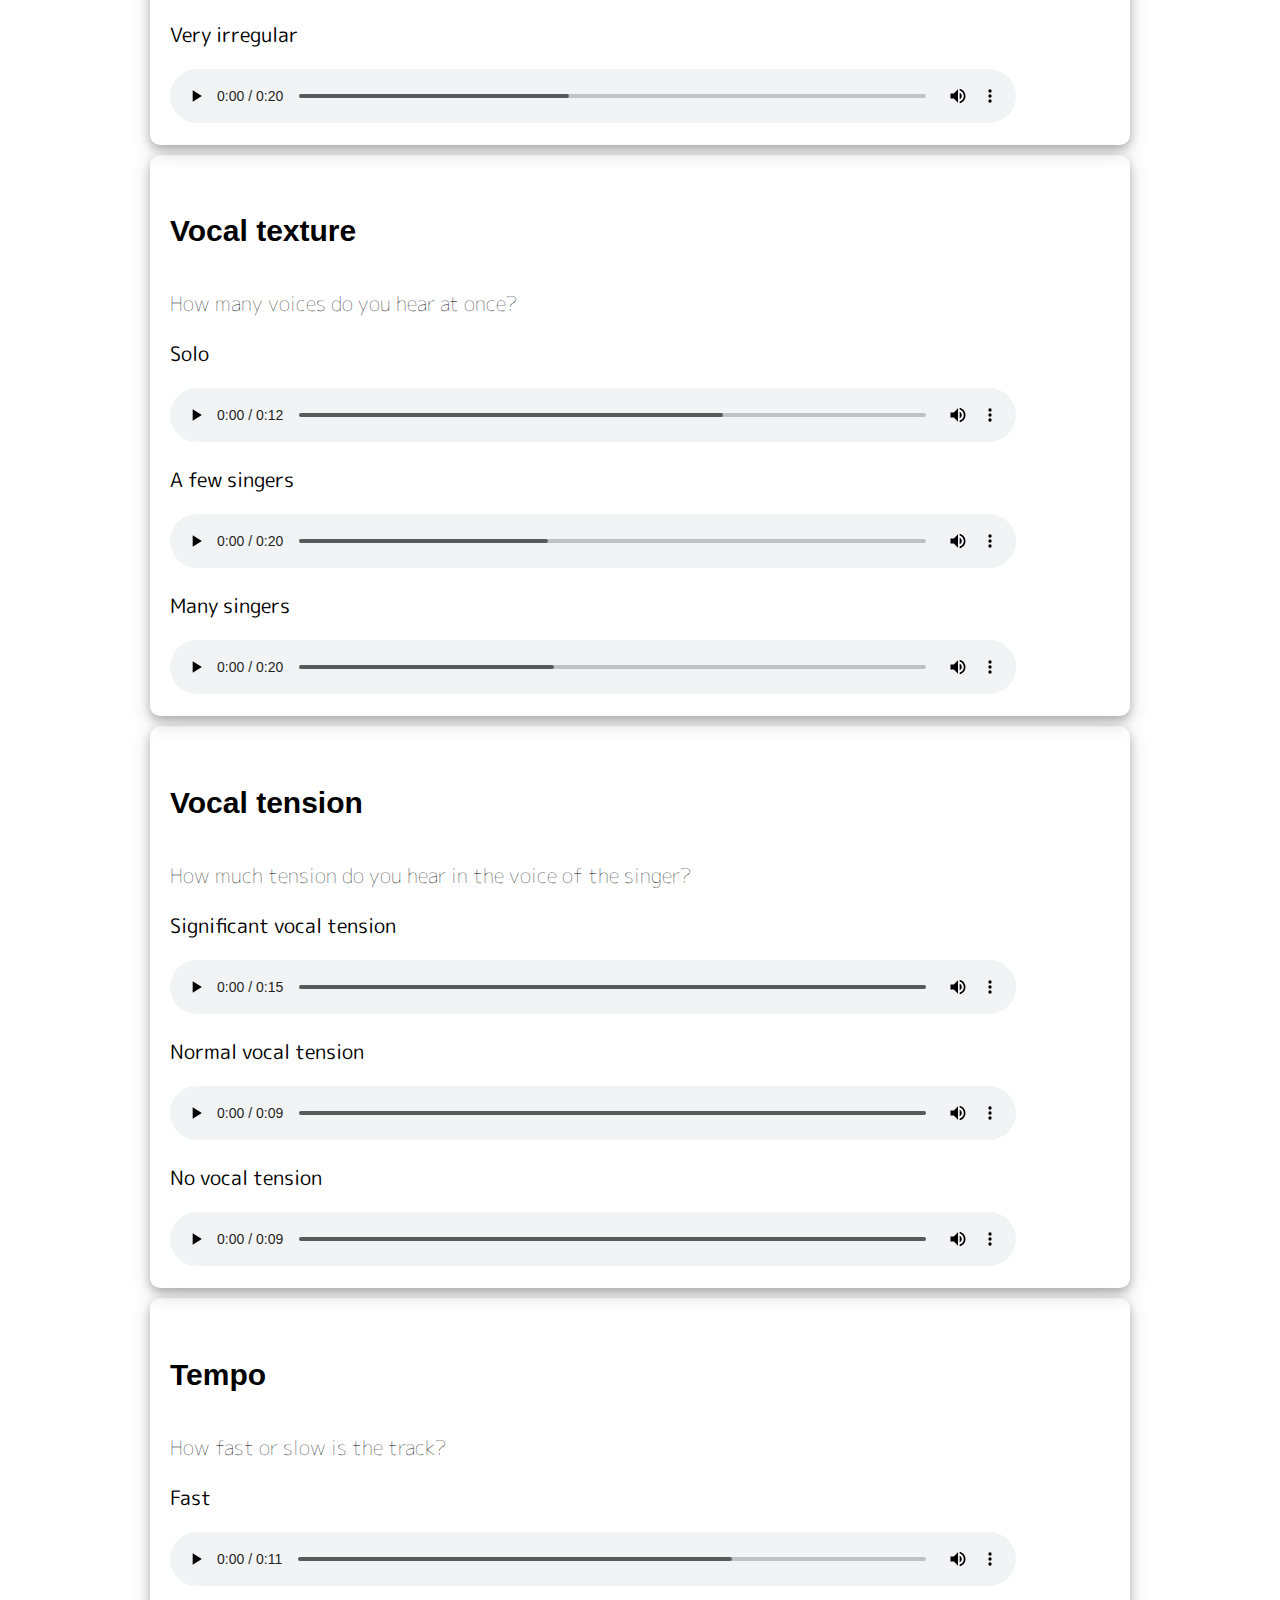
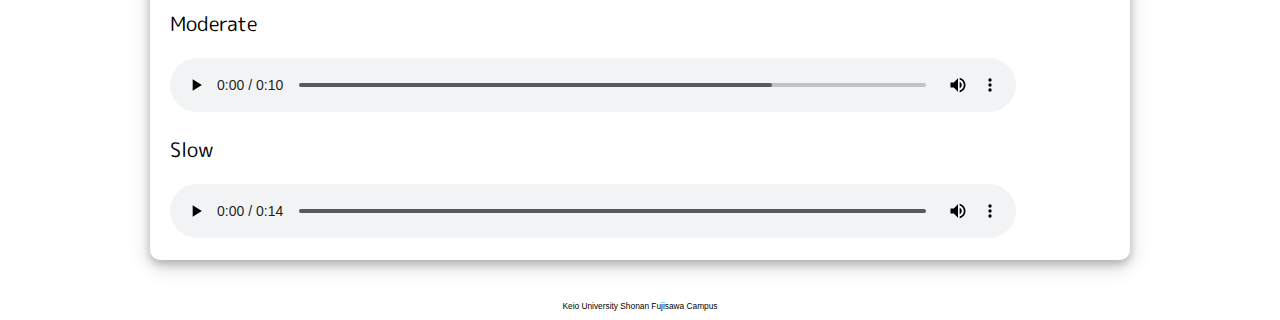
==== commit 0d35c0c4: "D" ====
--- a/index.html
+++ b/index.html
@@ -42,7 +42,7 @@
                     Does this track make you feel positive or negative emotions?
                 </p>
 
-                <h4>Excitment</h4>
+                <h4>Excitement</h4>
                 <p>
                     How much does this track excite you?
                 </p>
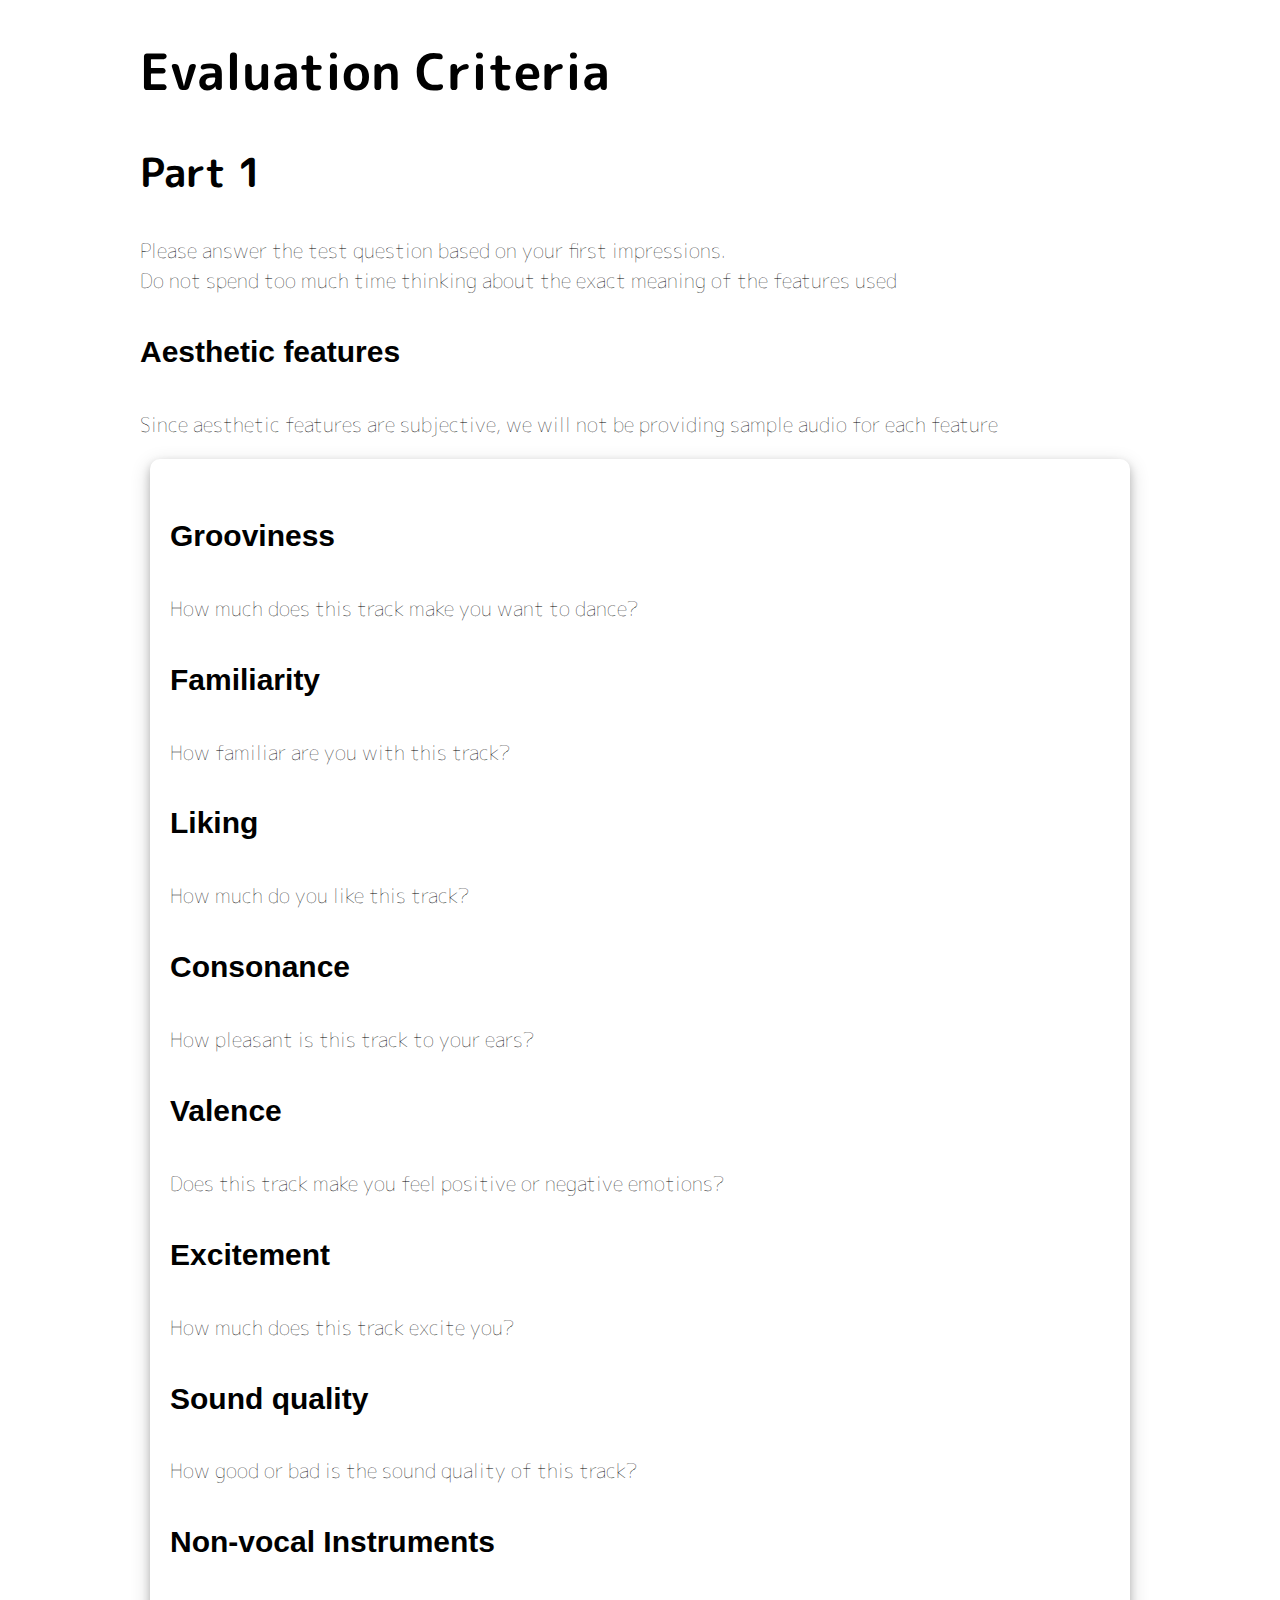
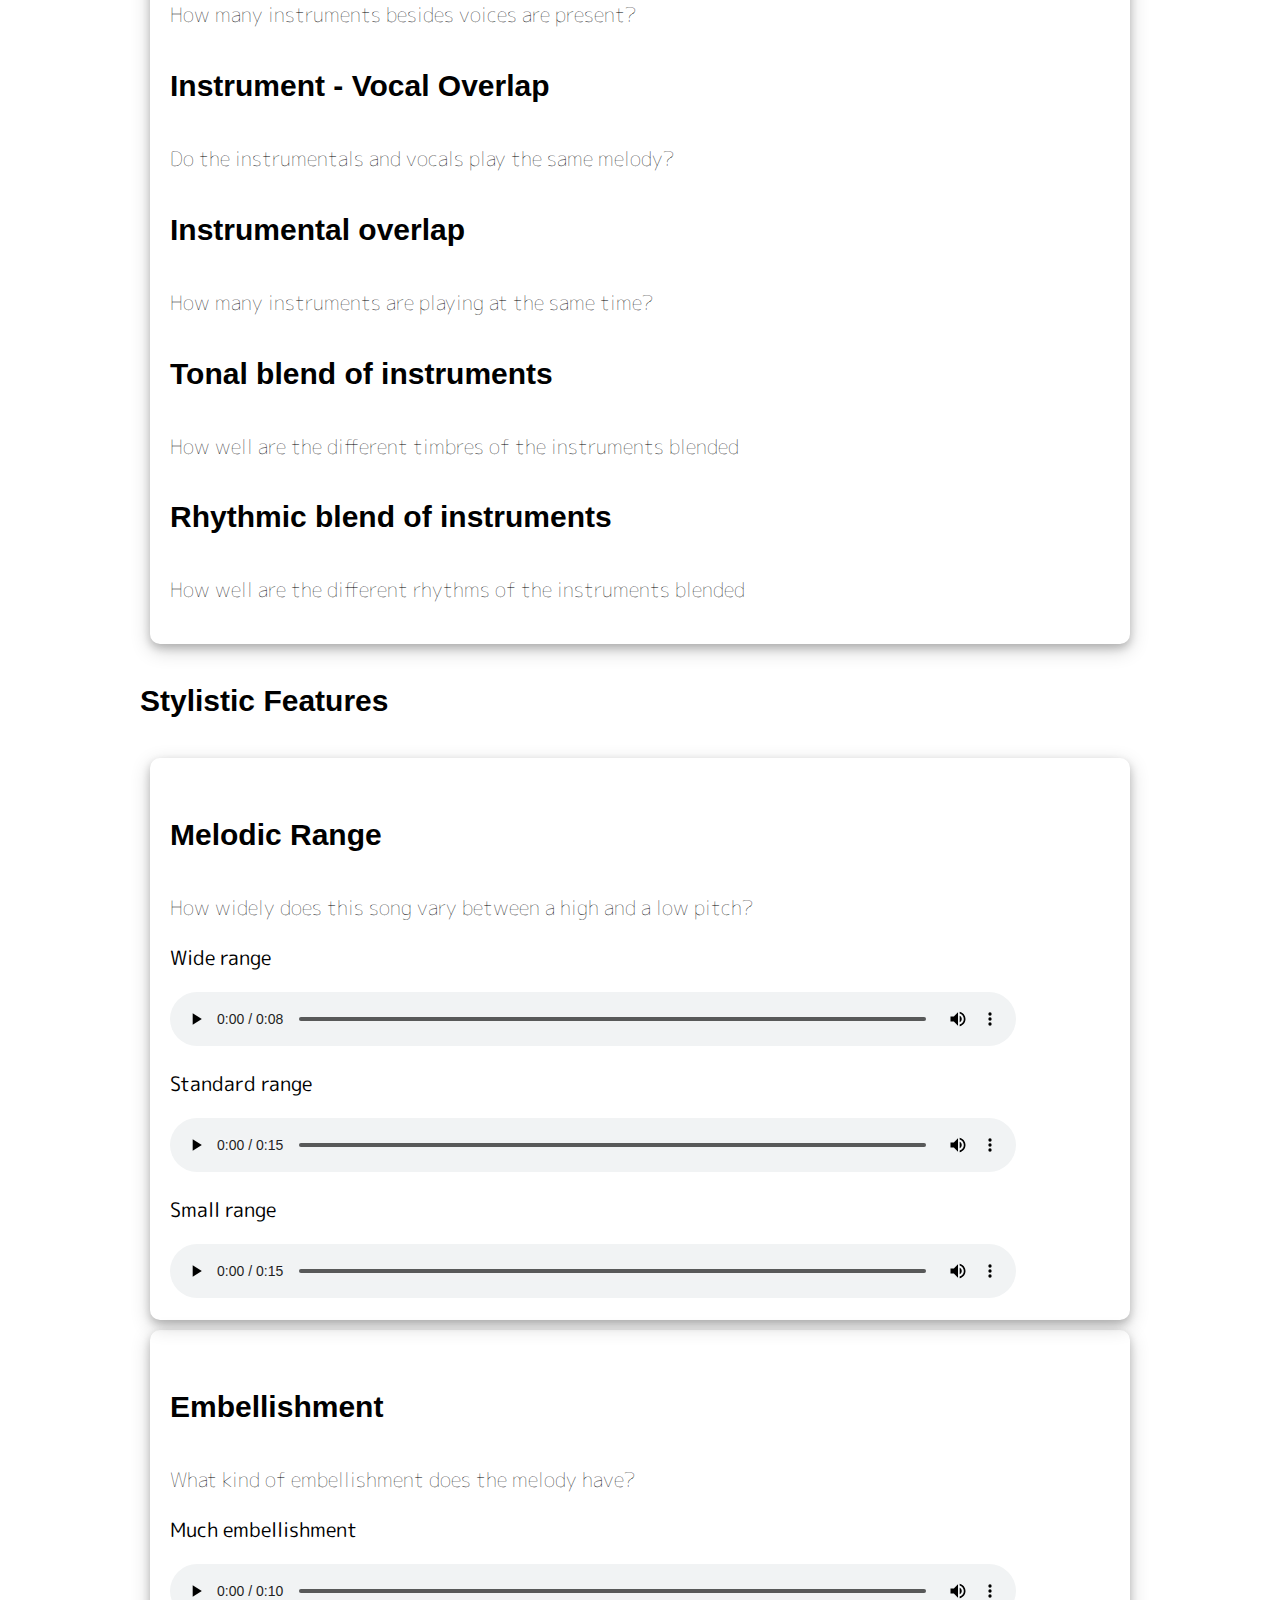
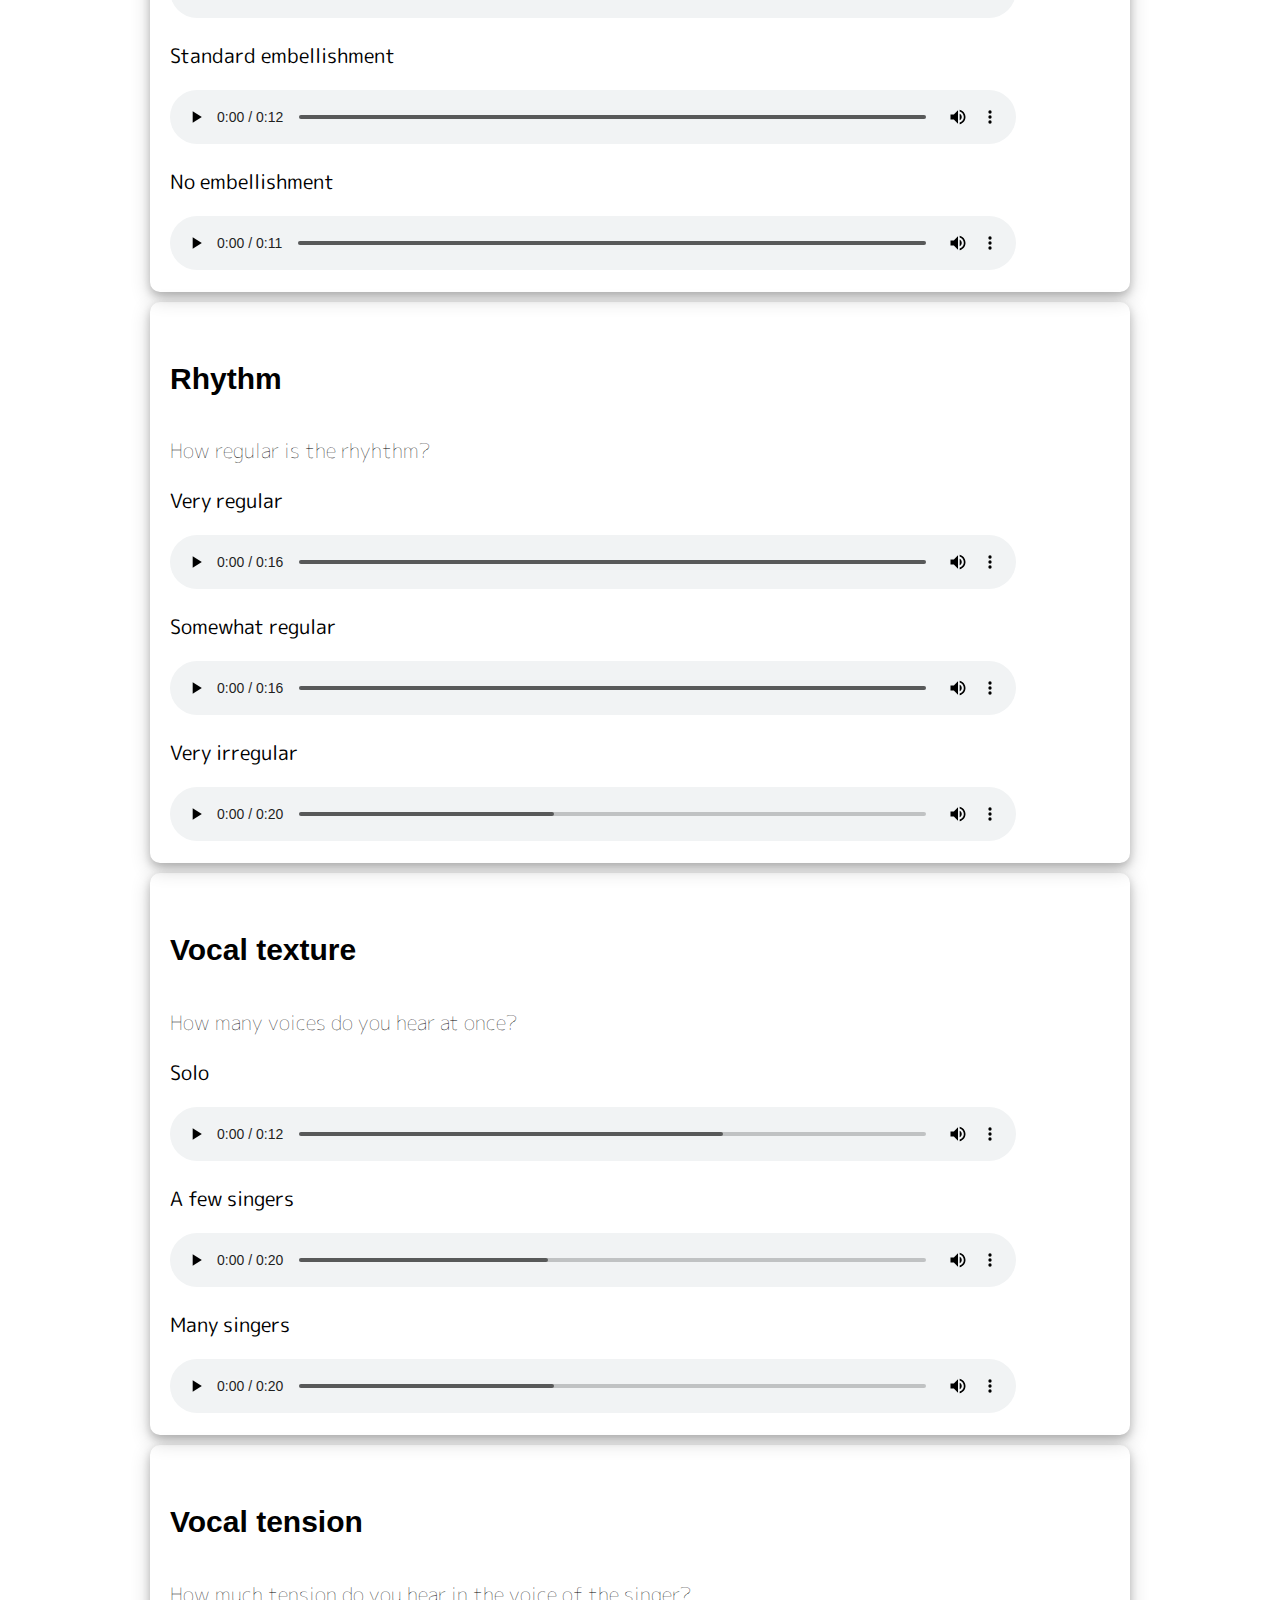
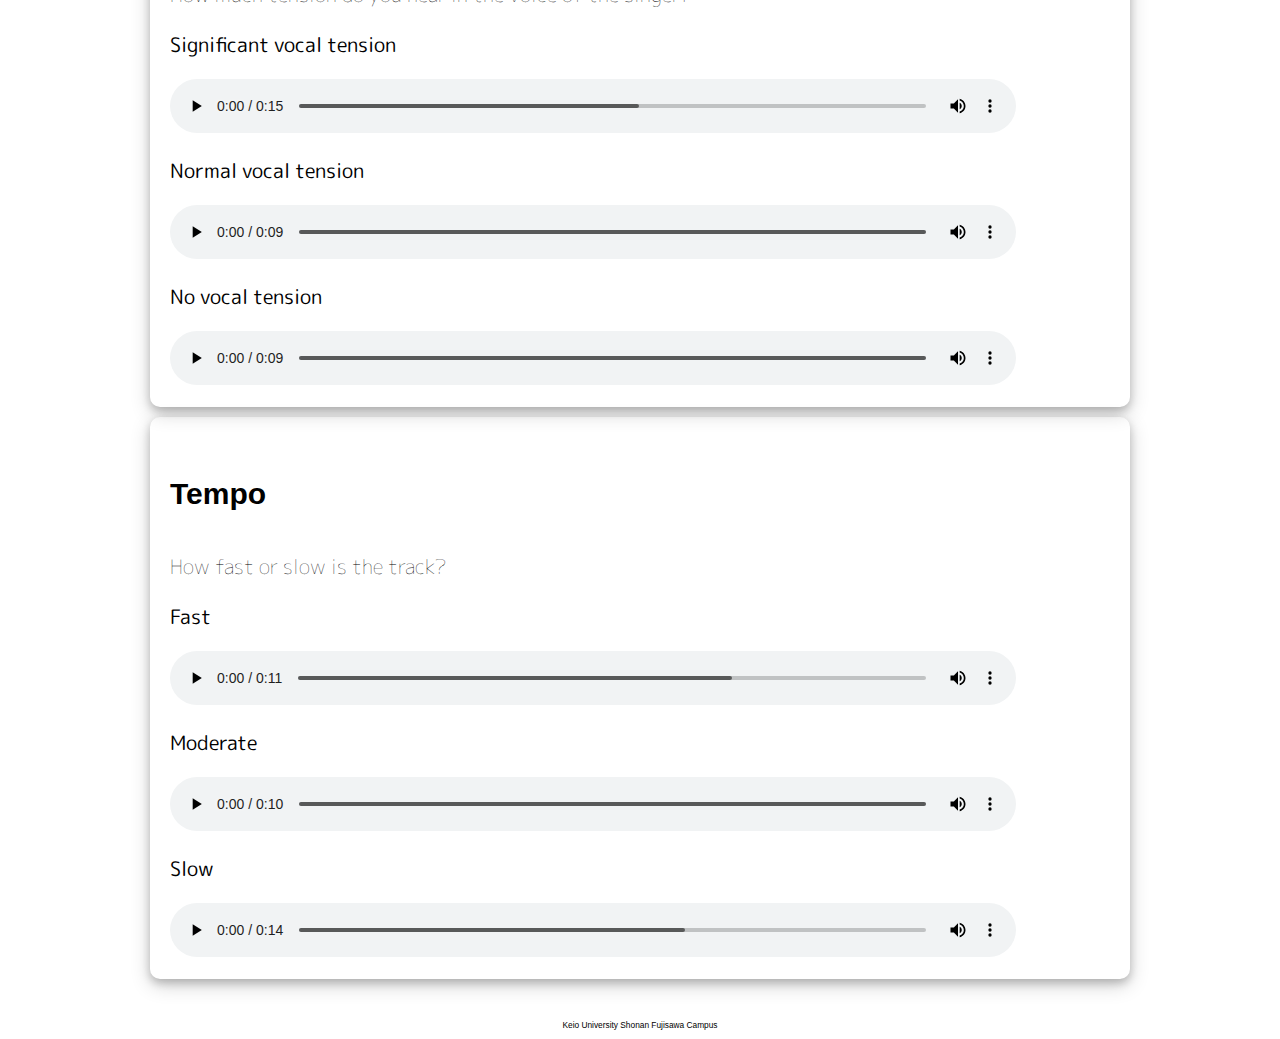
==== commit ad7ef279: "update additional yamaha features" ====
--- a/index.html
+++ b/index.html
@@ -51,6 +51,31 @@
                 <p>
                     How good or bad is the sound quality of this track?
                 </p>
+
+                <h4>Non-vocal Instruments</h4>
+                <p>
+                    How many instruments besides voices are present?
+                </p>
+
+                <h4>Instrument - Vocal Overlap</h4>
+                <p>
+                    Do the instrumentals and vocals play the same melody?
+                </p>
+
+                <h4>Instrumental overlap</h4>
+                <p>
+                    How many instruments are playing at the same time?
+                </p>
+
+                <h4>Tonal blend of instruments</h4>
+                <p>
+                    How well are the different timbres of the instruments blended
+                </p>
+
+                <h4>Rhythmic blend of instruments</h4>
+                <p>
+                    How well are the different rhythms of the instruments blended
+                </p>
             </div>
             
             <h4>Stylistic Features</h4>
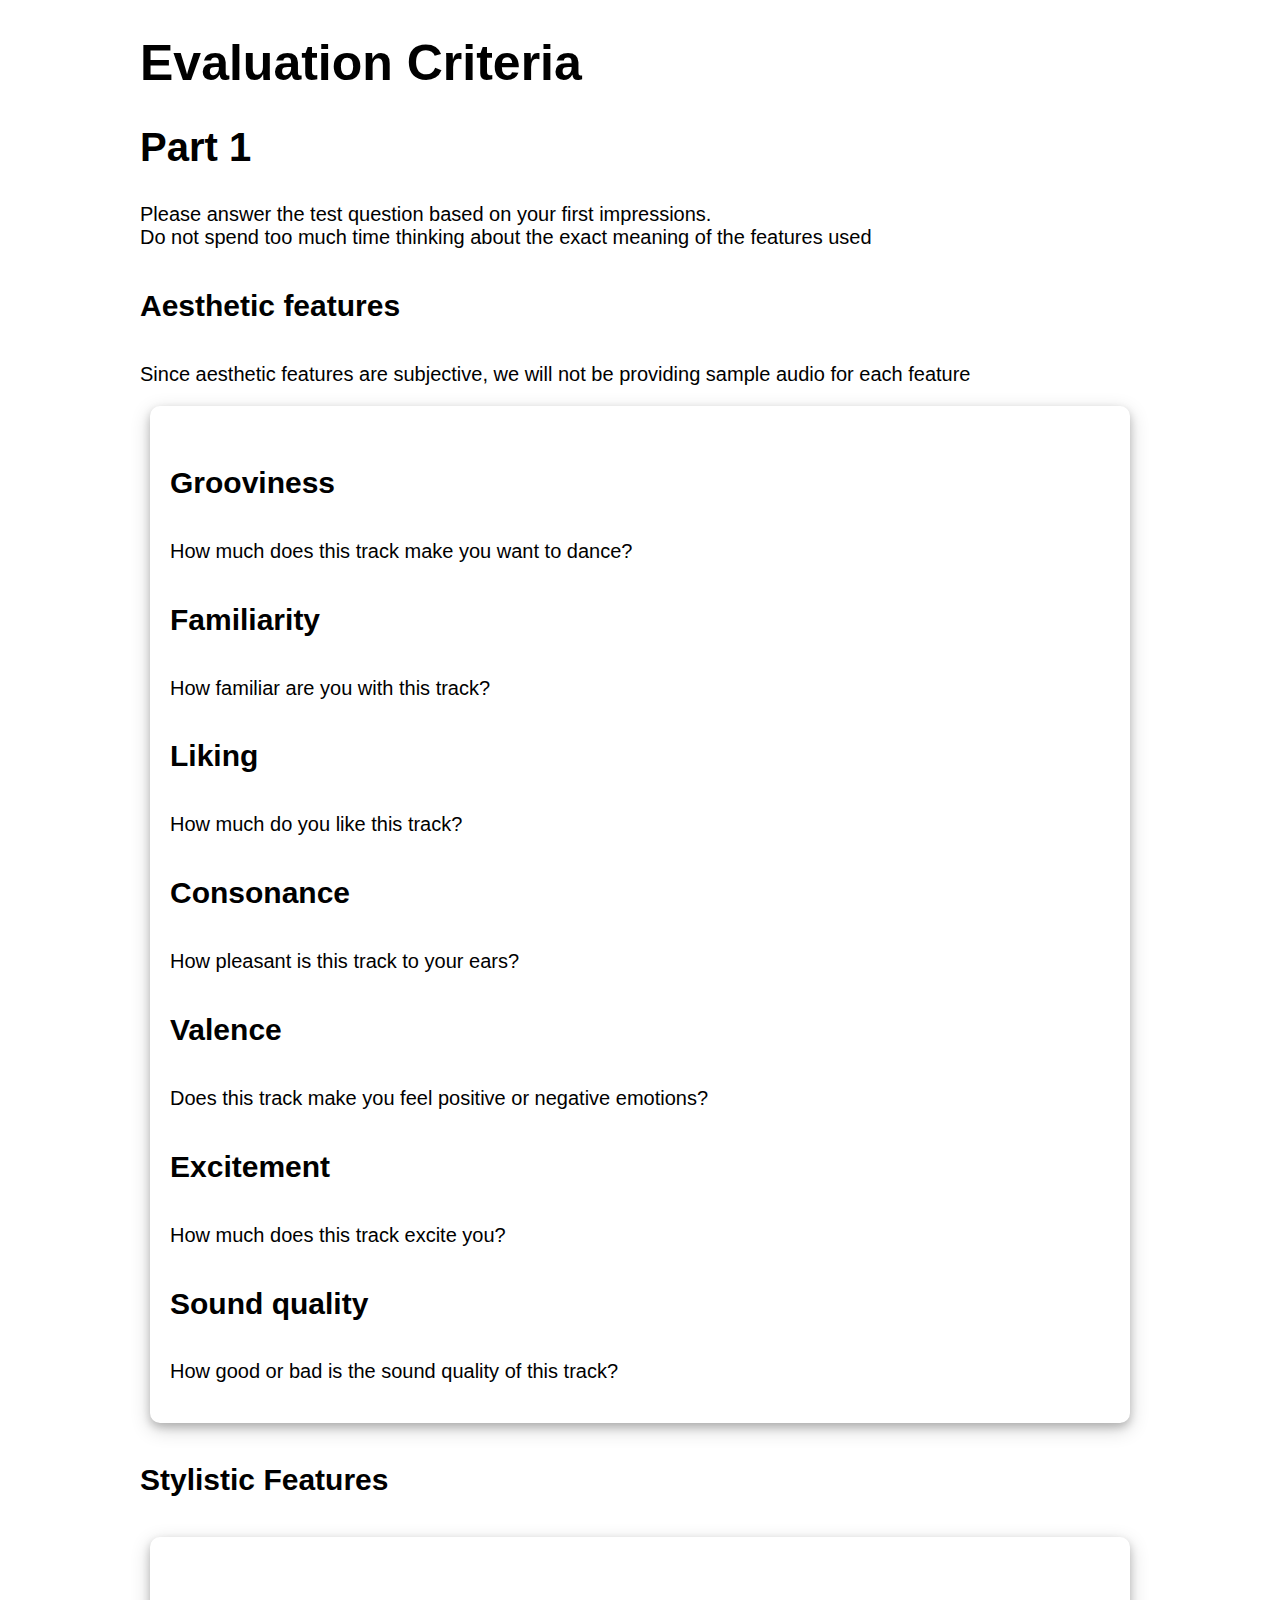
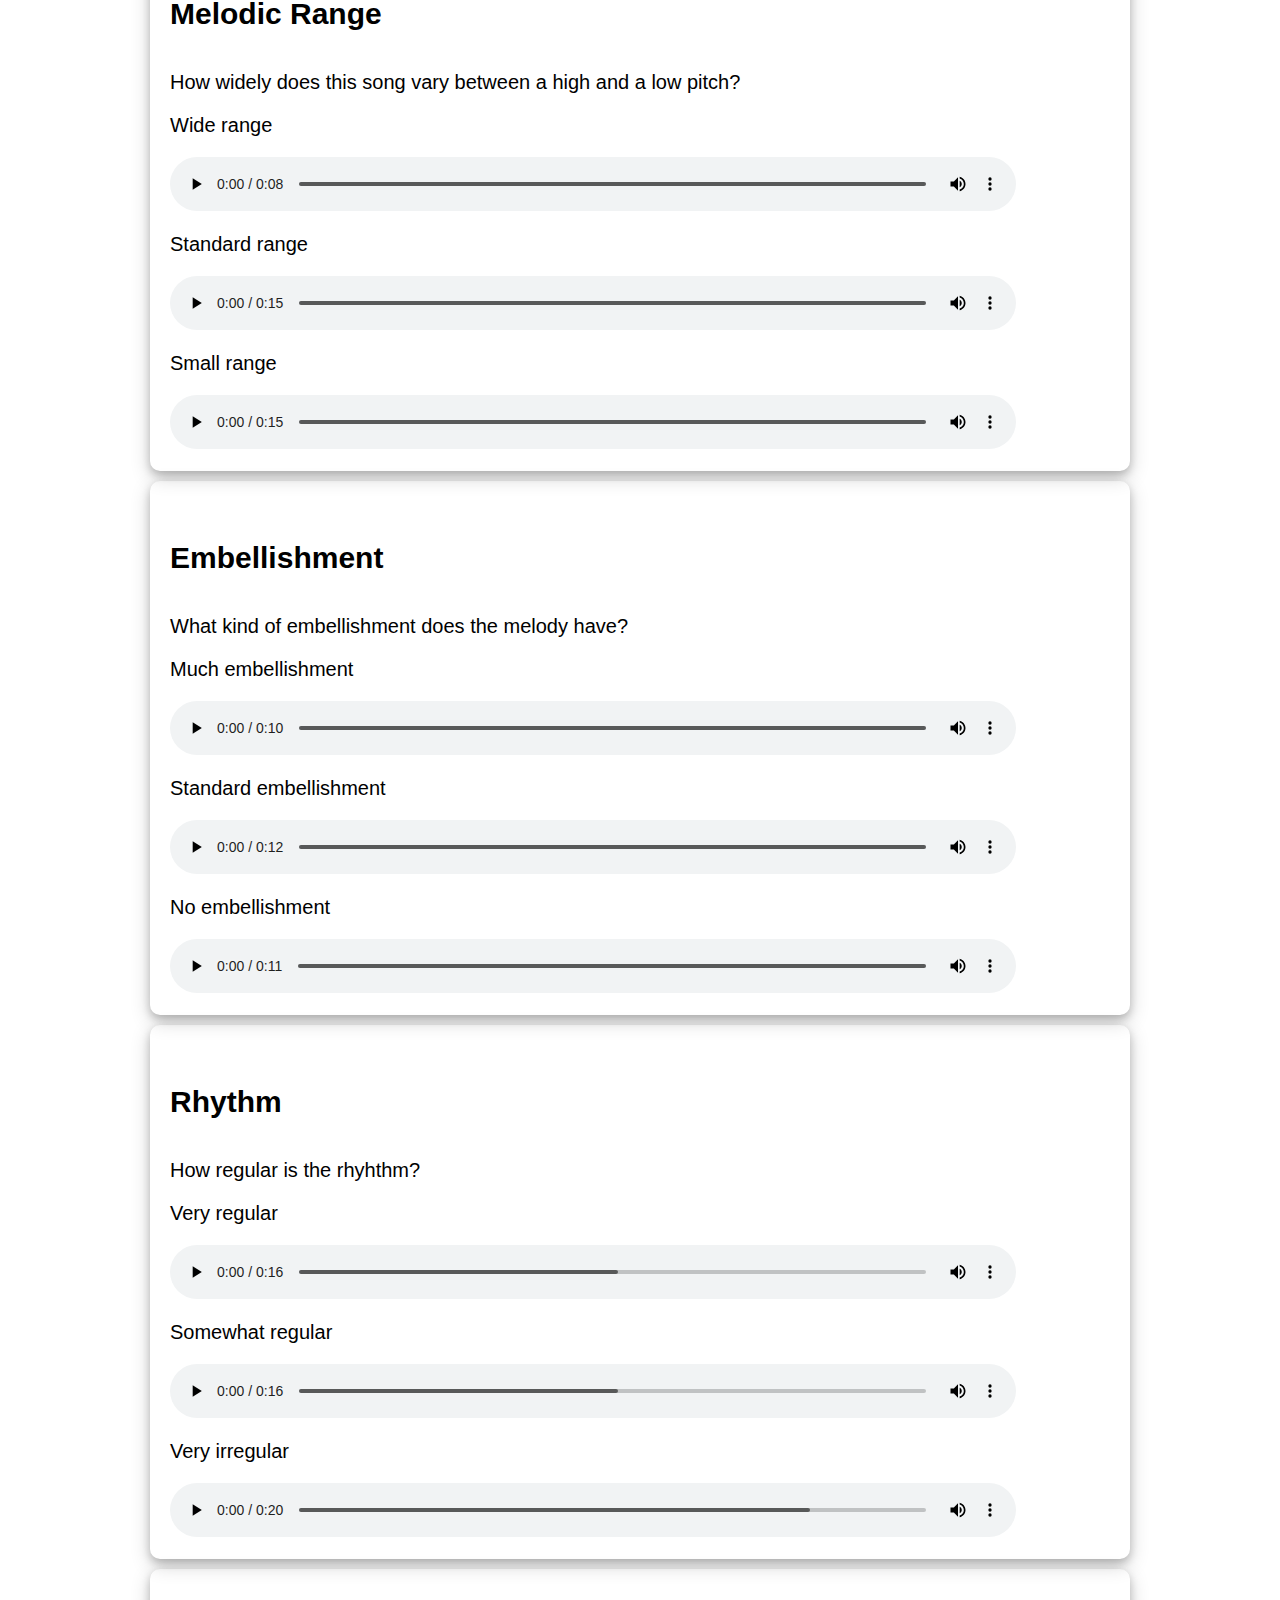
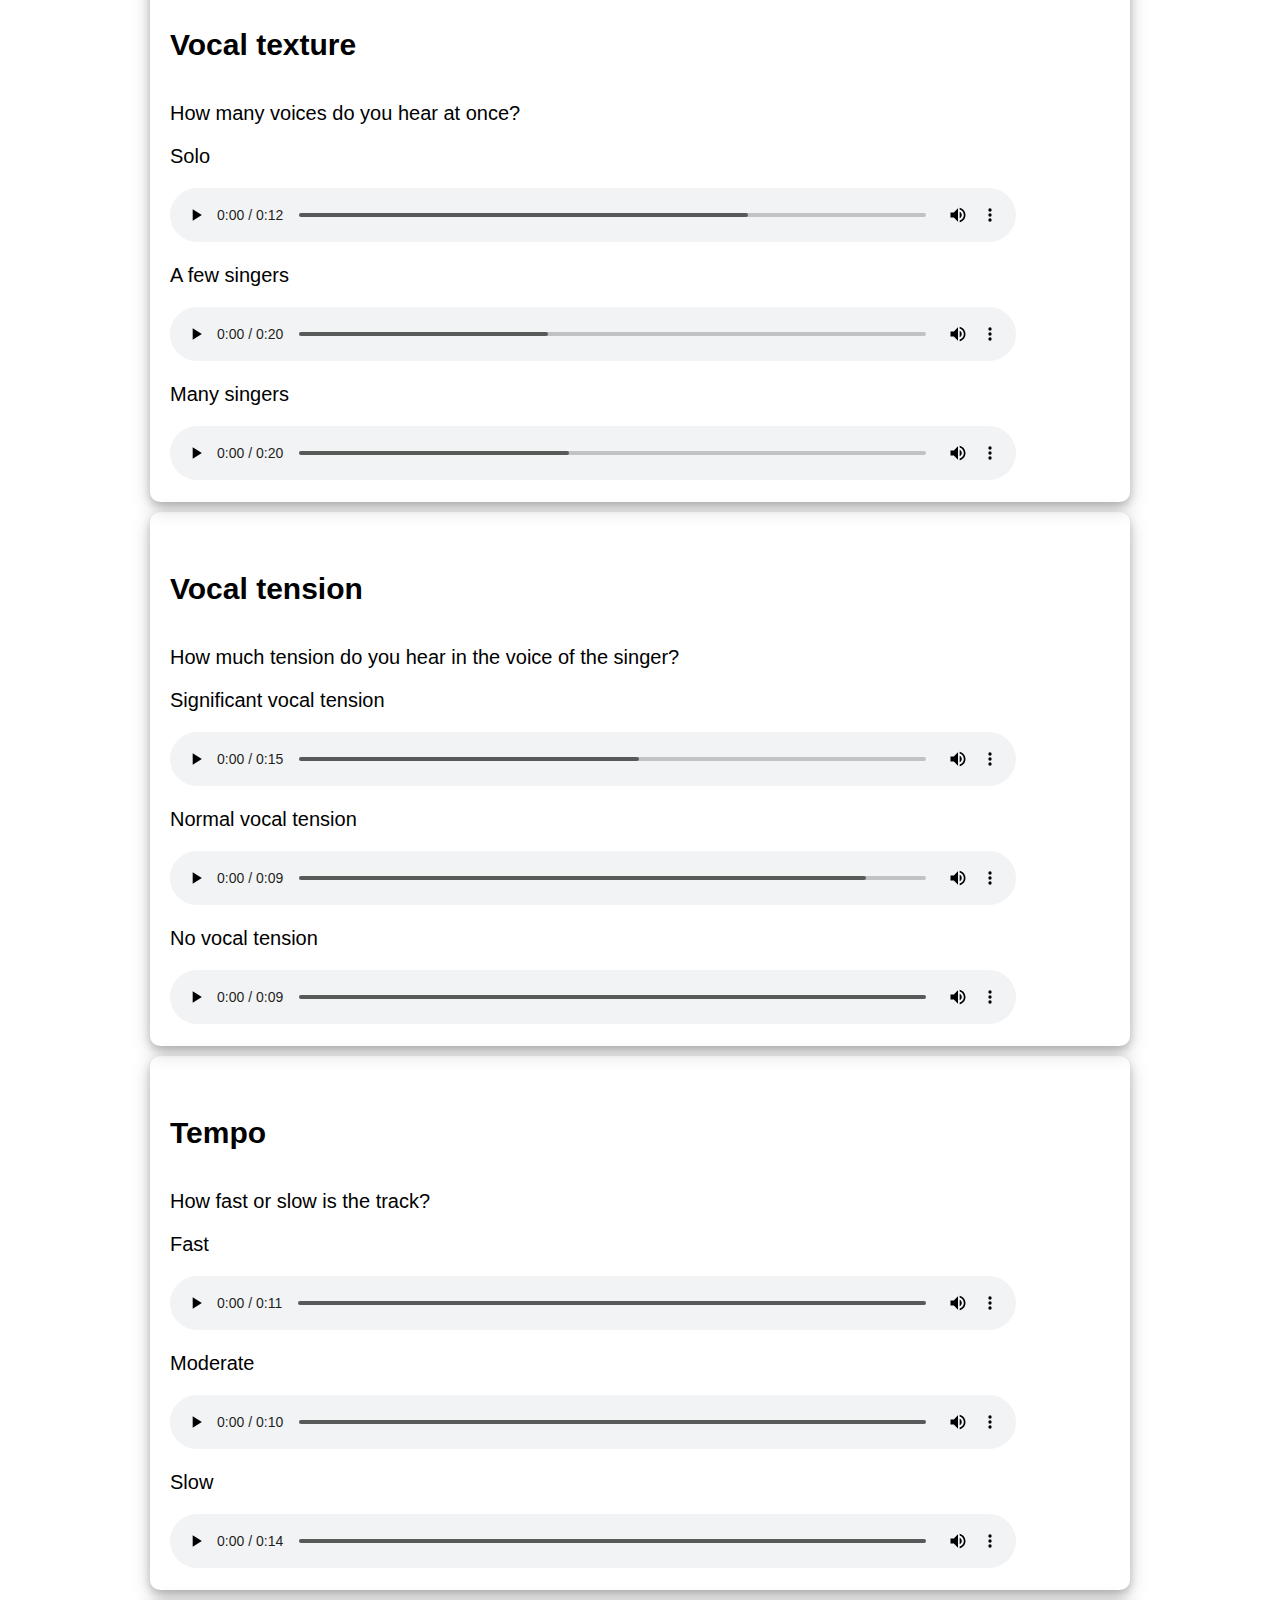
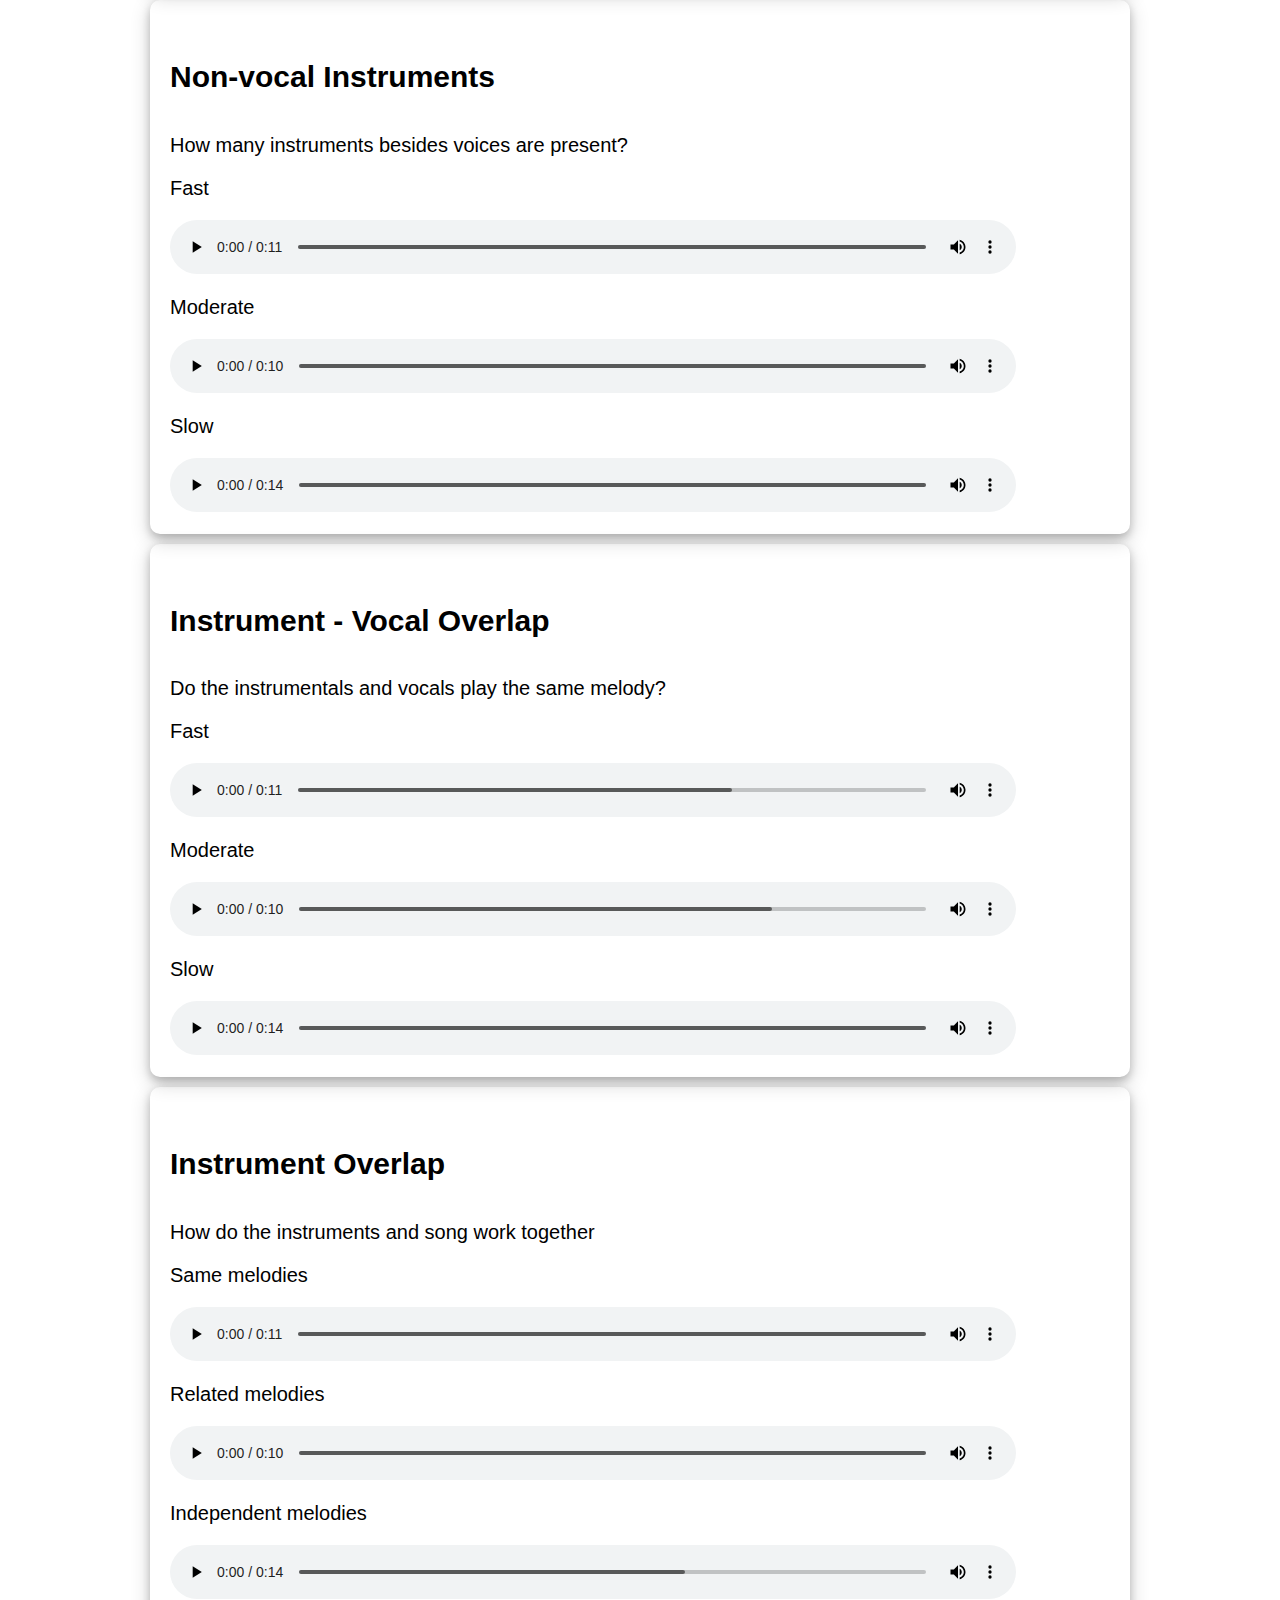
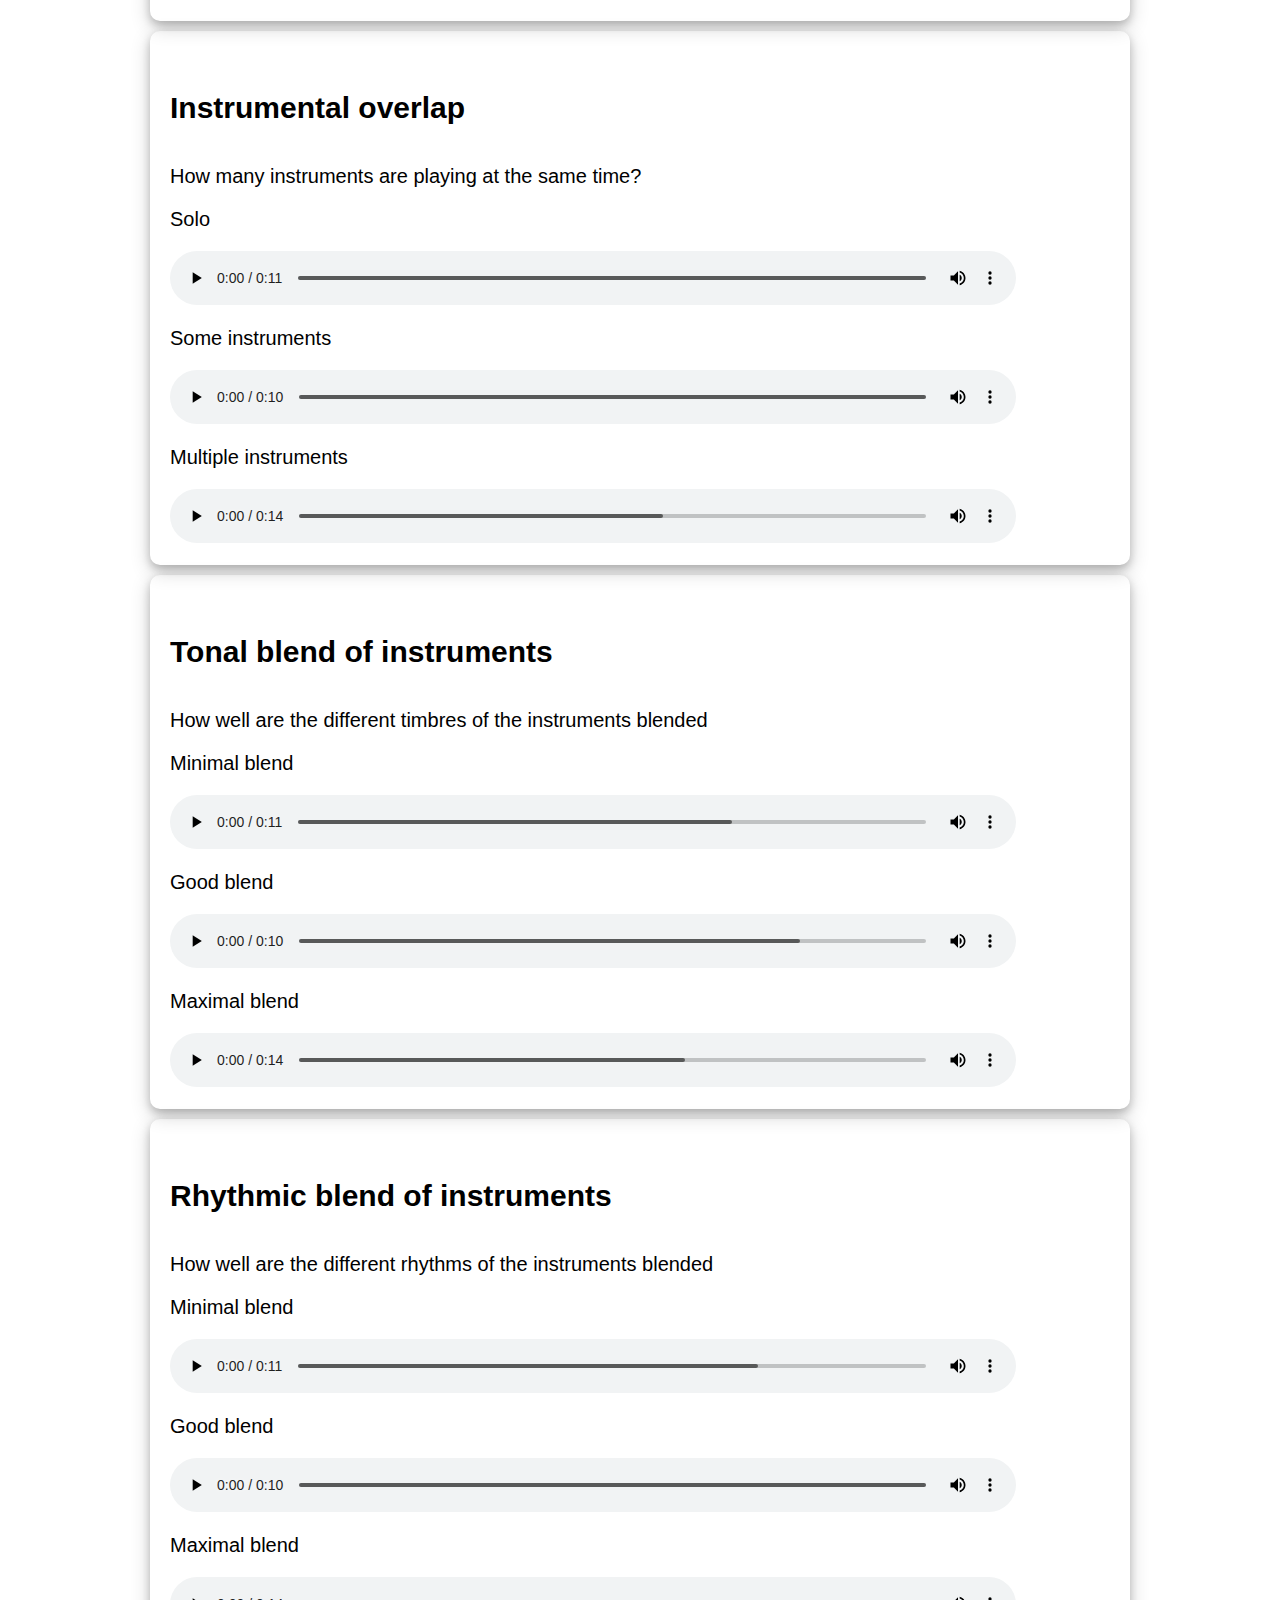
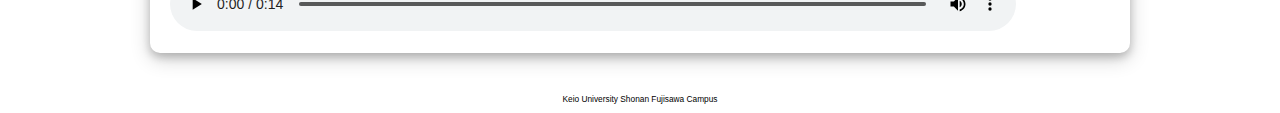
==== commit 0fea7e6c: "change feature explanation order" ====
--- a/index.html
+++ b/index.html
@@ -50,31 +50,6 @@
                 <h4>Sound quality</h4>
                 <p>
                     How good or bad is the sound quality of this track?
-                </p>
-
-                <h4>Non-vocal Instruments</h4>
-                <p>
-                    How many instruments besides voices are present?
-                </p>
-
-                <h4>Instrument - Vocal Overlap</h4>
-                <p>
-                    Do the instrumentals and vocals play the same melody?
-                </p>
-
-                <h4>Instrumental overlap</h4>
-                <p>
-                    How many instruments are playing at the same time?
-                </p>
-
-                <h4>Tonal blend of instruments</h4>
-                <p>
-                    How well are the different timbres of the instruments blended
-                </p>
-
-                <h4>Rhythmic blend of instruments</h4>
-                <p>
-                    How well are the different rhythms of the instruments blended
                 </p>
             </div>
             
@@ -223,6 +198,158 @@
                     <source src="audio/tempo_slow.mp3"/>
                 </audio>
             </div>
+
+            <div class="l-container-feature">
+                <h4>Non-vocal Instruments</h4>
+                <p>
+                    How many instruments besides voices are present?
+                </p>
+                <p>
+                    <strong>Fast</strong>
+                </p>
+                <audio controls="controls">
+                    <source src="audio/tempo_fast.mp3"/>
+                </audio>
+                <p>
+                    <strong>Moderate</strong>
+                </p>
+                <audio controls="controls">
+                    <source src="audio/tempo_moderate.mp3"/>
+                </audio>
+                <p>
+                    <strong>Slow</strong>
+                </p>
+                <audio controls="controls">
+                    <source src="audio/tempo_slow.mp3"/>
+                </audio>
+            </div>
+
+            <div class="l-container-feature">
+                <h4>Instrument - Vocal Overlap</h4>
+                <p>
+                    Do the instrumentals and vocals play the same melody?
+                </p>
+                <p>
+                    <strong>Fast</strong>
+                </p>
+                <audio controls="controls">
+                    <source src="audio/tempo_fast.mp3"/>
+                </audio>
+                <p>
+                    <strong>Moderate</strong>
+                </p>
+                <audio controls="controls">
+                    <source src="audio/tempo_moderate.mp3"/>
+                </audio>
+                <p>
+                    <strong>Slow</strong>
+                </p>
+                <audio controls="controls">
+                    <source src="audio/tempo_slow.mp3"/>
+                </audio>
+            </div>
+
+
+            <div class="l-container-feature">
+                <h4>Instrument Overlap</h4>
+                <p>
+                    How do the instruments and song work together
+                </p>
+                <p>
+                    <strong>Same melodies</strong>
+                </p>
+                <audio controls="controls">
+                    <source src="audio/tempo_fast.mp3"/>
+                </audio>
+                <p>
+                    <strong>Related melodies</strong>
+                </p>
+                <audio controls="controls">
+                    <source src="audio/tempo_moderate.mp3"/>
+                </audio>
+                <p>
+                    <strong>Independent melodies</strong>
+                </p>
+                <audio controls="controls">
+                    <source src="audio/tempo_slow.mp3"/>
+                </audio>
+            </div>
+
+            <div class="l-container-feature">
+                <h4>Instrumental overlap</h4>
+                <p>
+                    How many instruments are playing at the same time?
+                </p>
+                <p>
+                    <strong>Solo</strong>
+                </p>
+                <audio controls="controls">
+                    <source src="audio/tempo_fast.mp3"/>
+                </audio>
+                <p>
+                    <strong>Some instruments</strong>
+                </p>
+                <audio controls="controls">
+                    <source src="audio/tempo_moderate.mp3"/>
+                </audio>
+                <p>
+                    <strong>Multiple instruments</strong>
+                </p>
+                <audio controls="controls">
+                    <source src="audio/tempo_slow.mp3"/>
+                </audio>
+            </div>
+
+            <div class="l-container-feature">
+                <h4>Tonal blend of instruments</h4>
+                <p>
+                    How well are the different timbres of the instruments blended
+                </p>
+                <p>
+                    <strong>Minimal blend</strong>
+                </p>
+                <audio controls="controls">
+                    <source src="audio/tempo_fast.mp3"/>
+                </audio>
+                <p>
+                    <strong>Good blend</strong>
+                </p>
+                <audio controls="controls">
+                    <source src="audio/tempo_moderate.mp3"/>
+                </audio>
+                <p>
+                    <strong>Maximal blend</strong>
+                </p>
+                <audio controls="controls">
+                    <source src="audio/tempo_slow.mp3"/>
+                </audio>
+            </div>
+
+            <div class="l-container-feature">
+                <h4>Rhythmic blend of instruments</h4>
+                <p>
+                    How well are the different rhythms of the instruments blended
+                </p>
+                <p>
+                    <strong>Minimal blend</strong>
+                </p>
+                <audio controls="controls">
+                    <source src="audio/tempo_fast.mp3"/>
+                </audio>
+                <p>
+                    <strong>Good blend</strong>
+                </p>
+                <audio controls="controls">
+                    <source src="audio/tempo_moderate.mp3"/>
+                </audio>
+                <p>
+                    <strong>Maximal blend</strong>
+                </p>
+                <audio controls="controls">
+                    <source src="audio/tempo_slow.mp3"/>
+                </audio>
+            </div>
+
         </div>
         <footer> 
             <small>Keio University Shonan Fujisawa Campus</small>
--- a/index.css
+++ b/index.css
@@ -20,7 +20,7 @@
 }
 
 h1, h2, h3, p{
-    font-family: 'M Plus Rounded 1c', sans-serif;
+    font-family: 'Roboto', sans-serif;
 }
 
 h1{
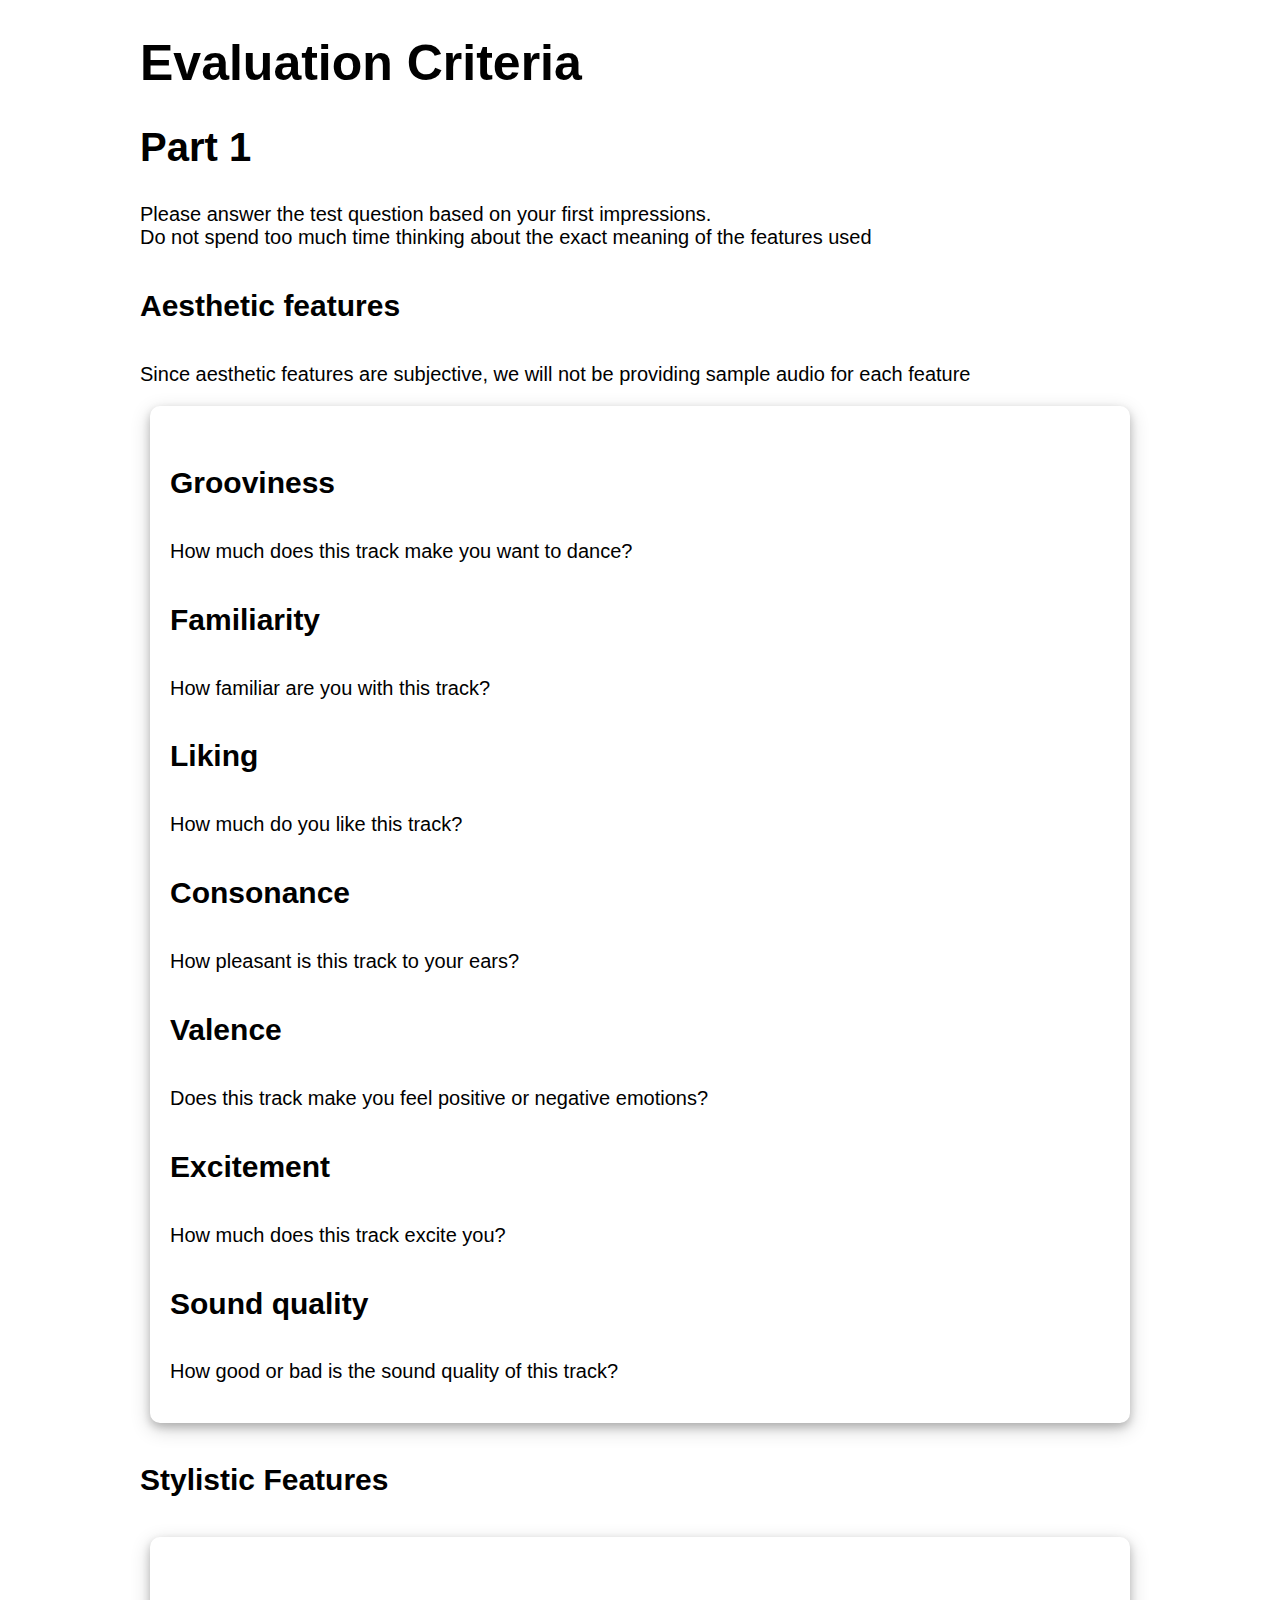
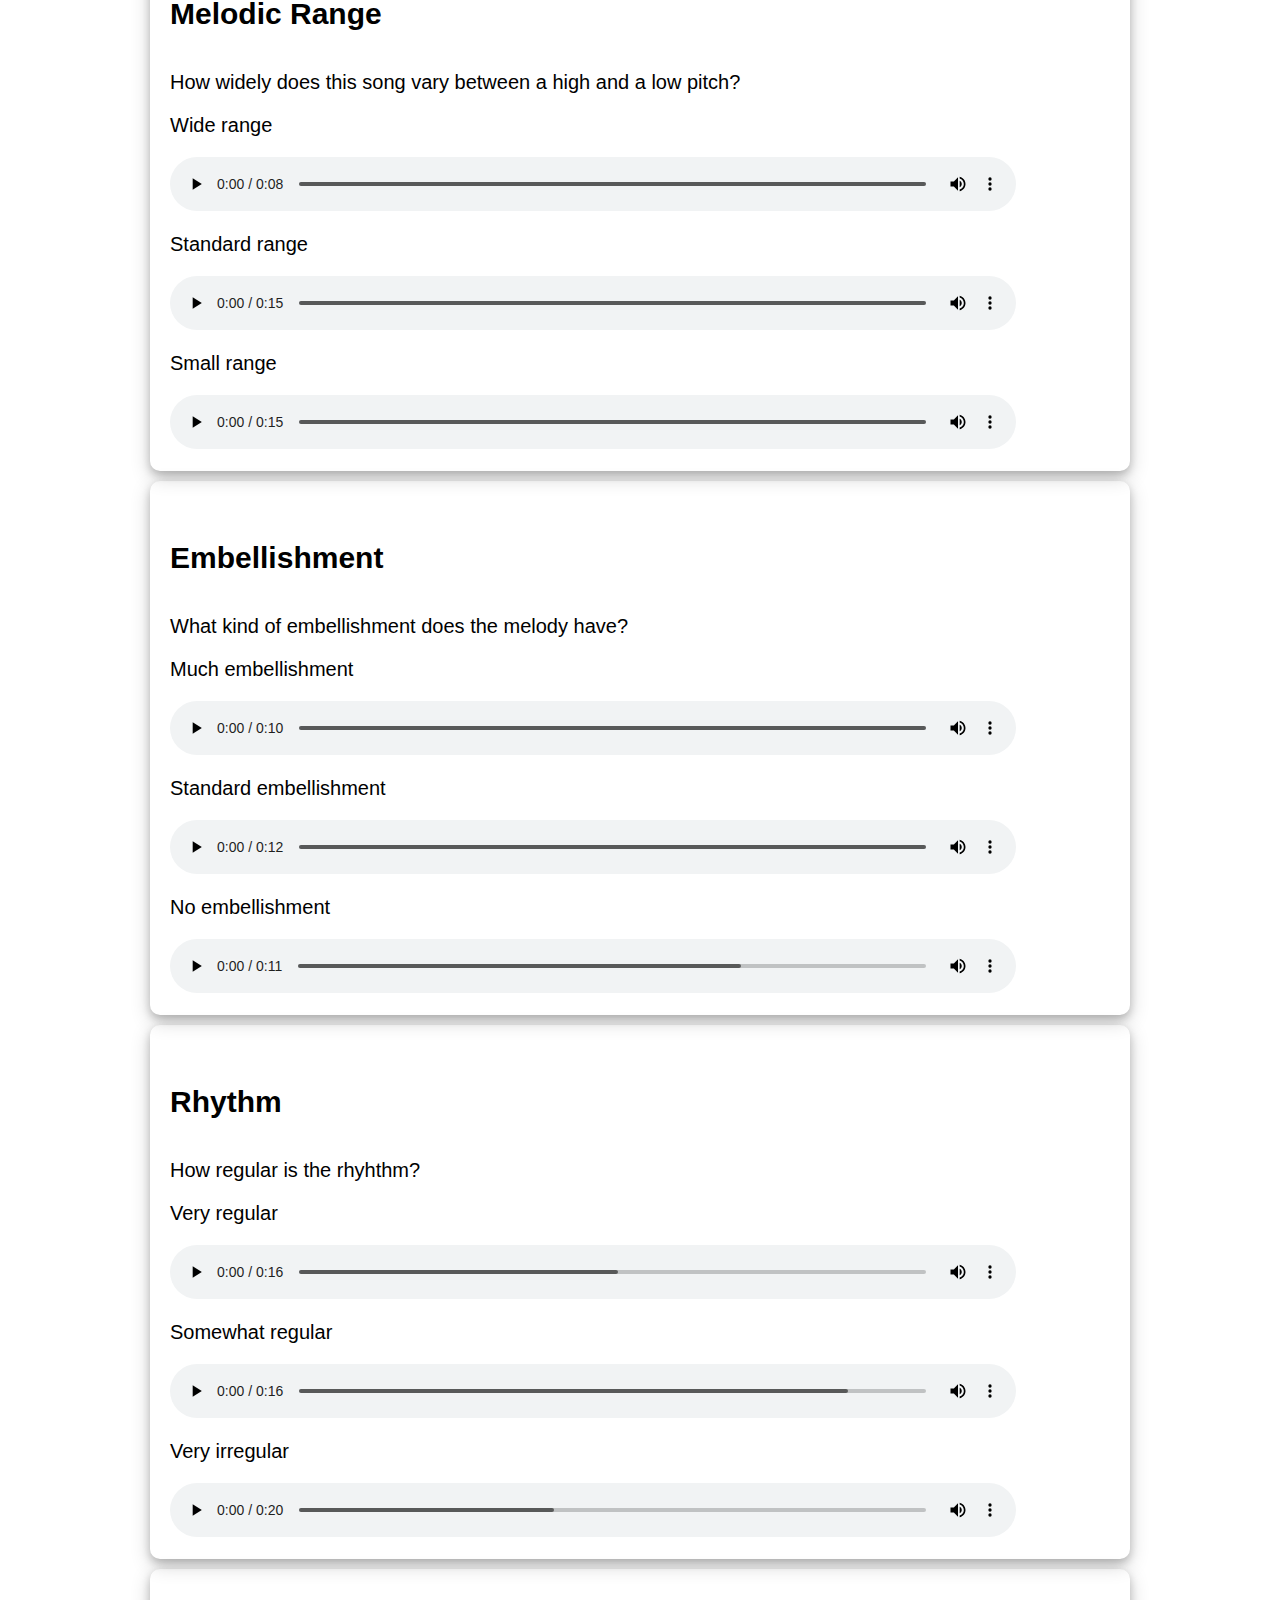
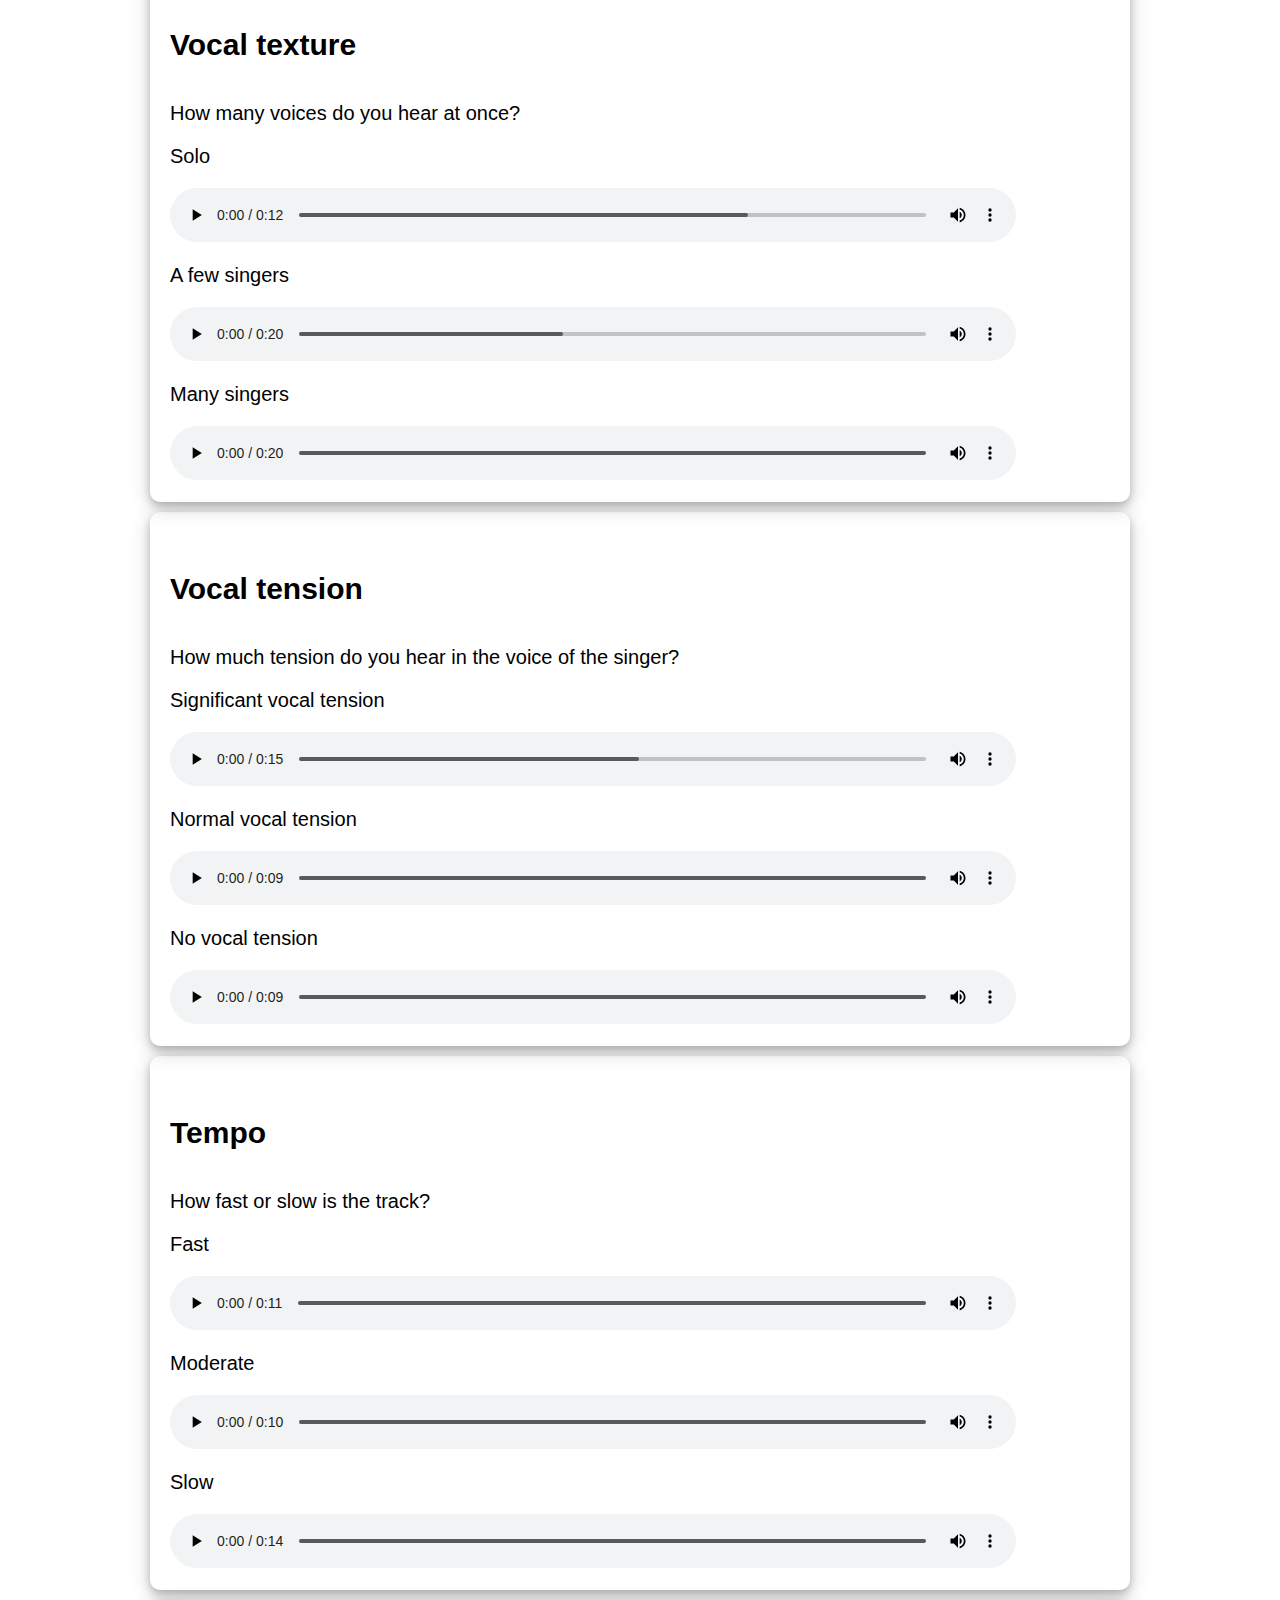
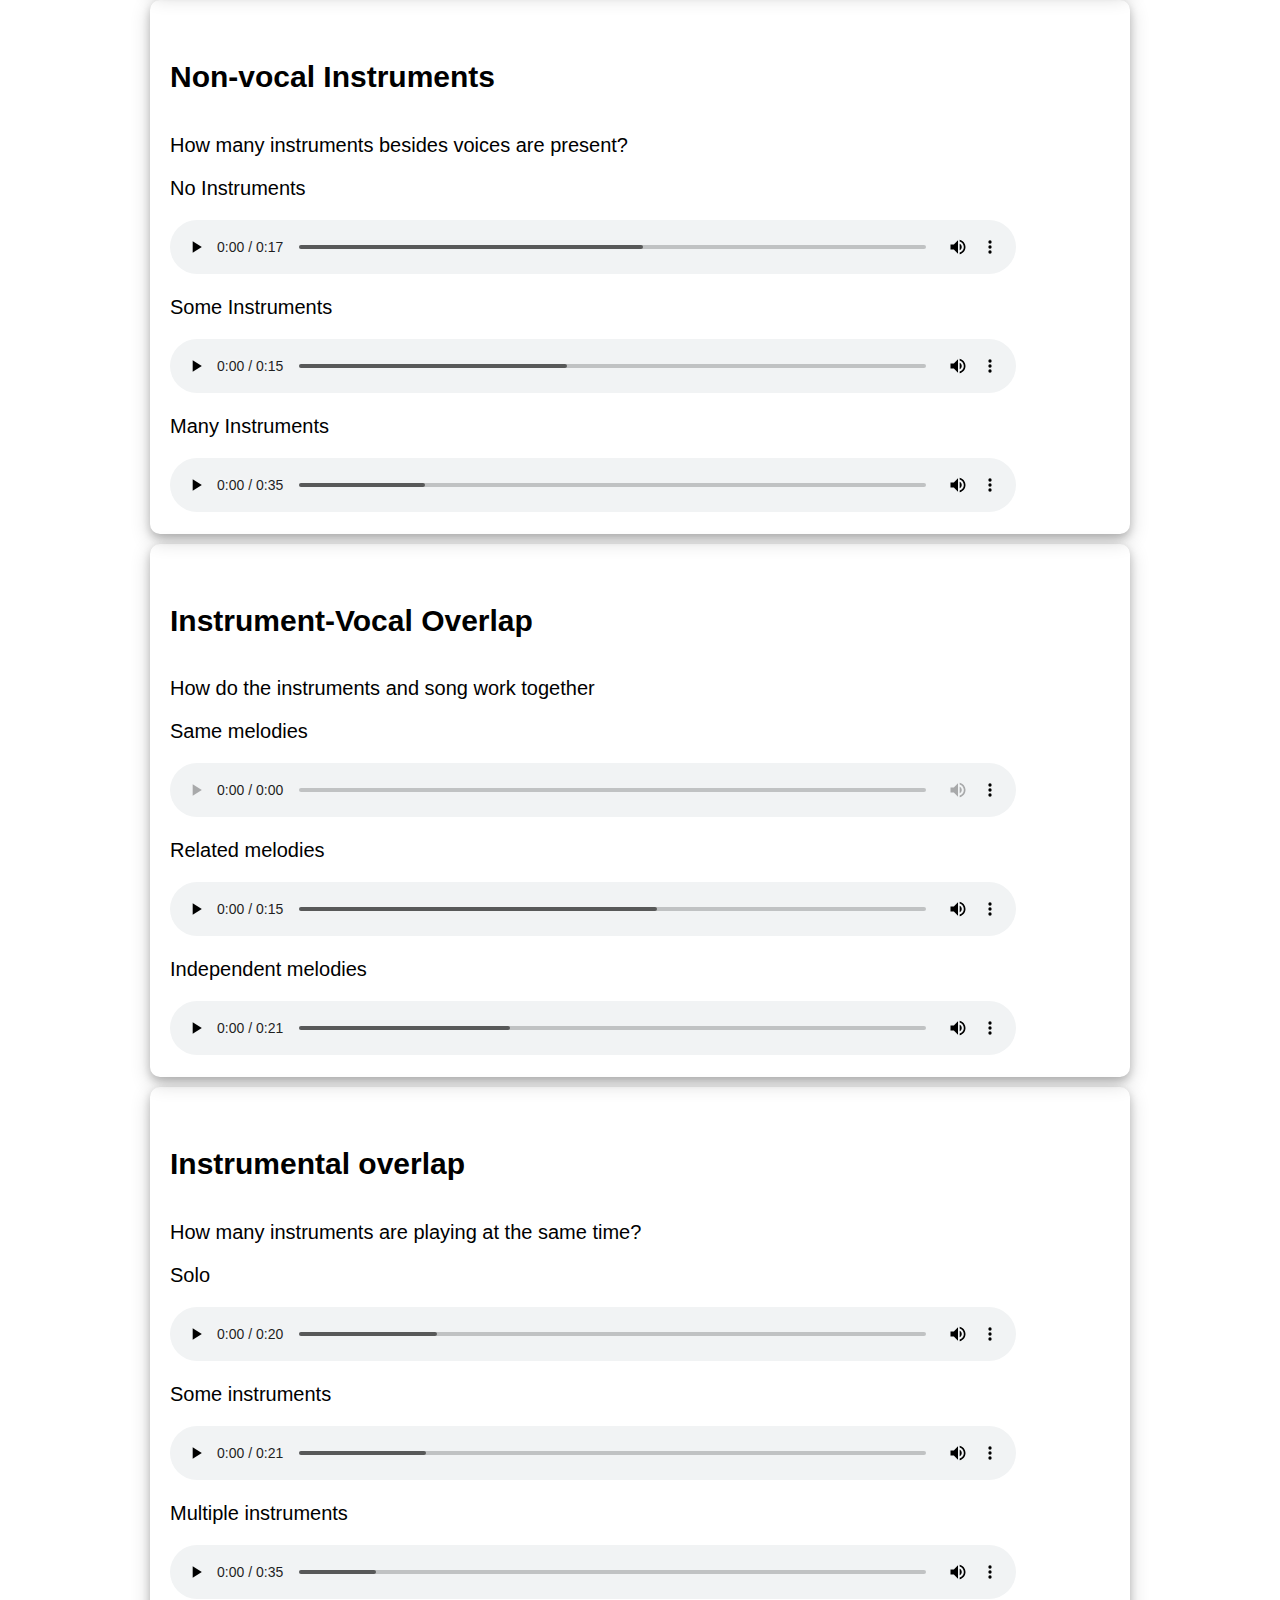
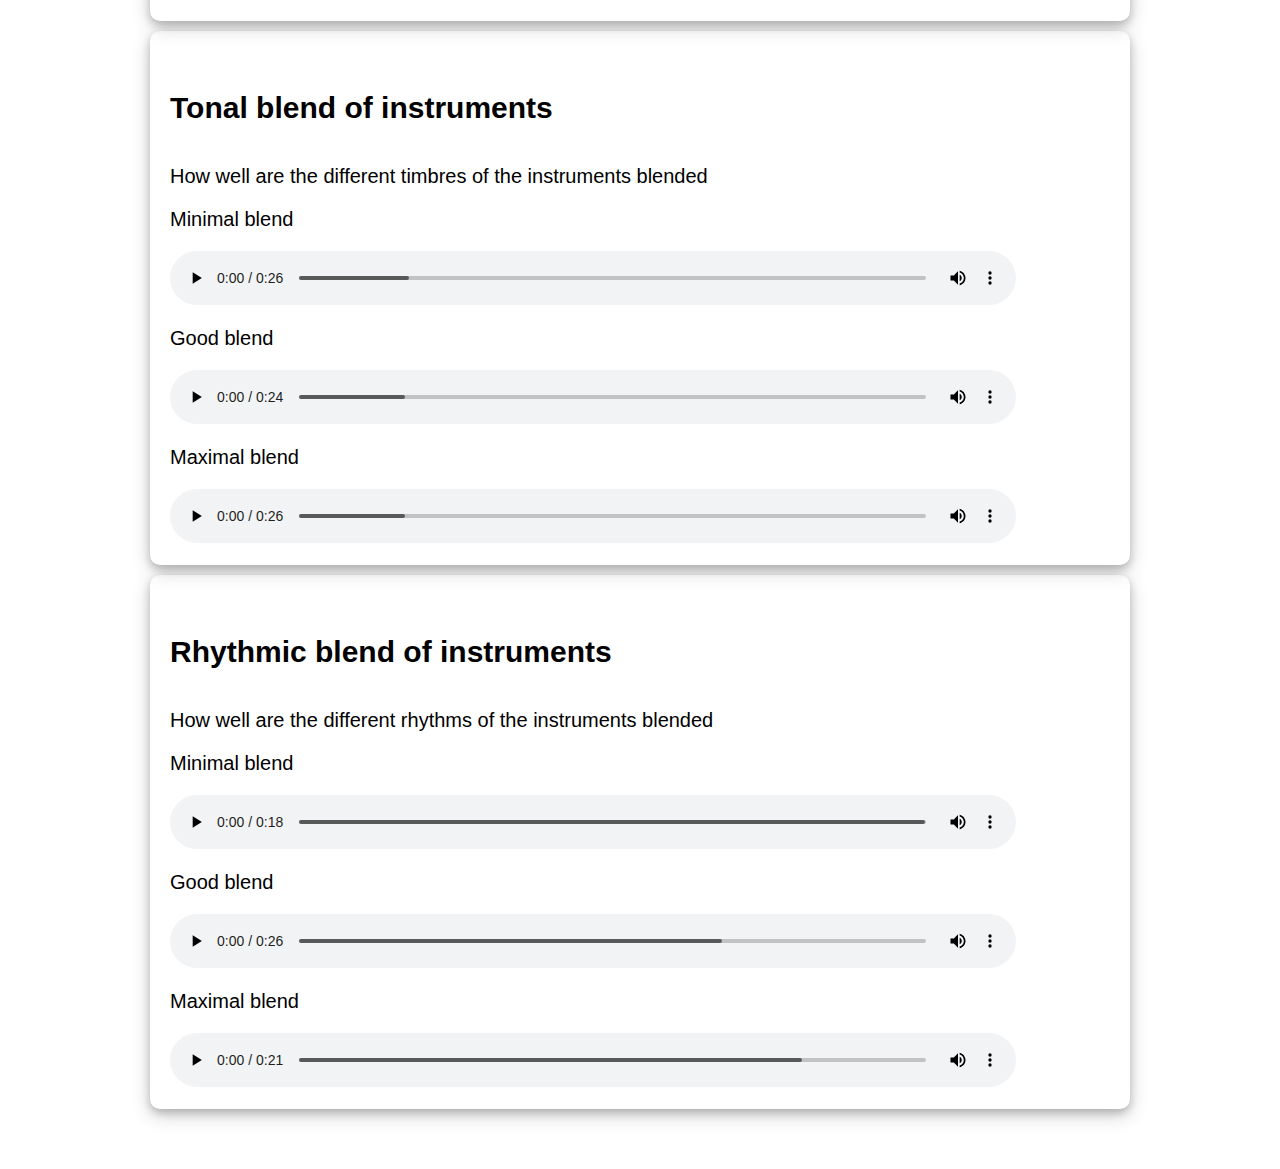
==== commit 71d5338a: "update feature explanations" ====
--- a/index.html
+++ b/index.html
@@ -205,53 +205,27 @@
                     How many instruments besides voices are present?
                 </p>
                 <p>
-                    <strong>Fast</strong>
-                </p>
-                <audio controls="controls">
-                    <source src="audio/tempo_fast.mp3"/>
-                </audio>
-                <p>
-                    <strong>Moderate</strong>
-                </p>
-                <audio controls="controls">
-                    <source src="audio/tempo_moderate.mp3"/>
-                </audio>
-                <p>
-                    <strong>Slow</strong>
-                </p>
-                <audio controls="controls">
-                    <source src="audio/tempo_slow.mp3"/>
-                </audio>
-            </div>
-
-            <div class="l-container-feature">
-                <h4>Instrument - Vocal Overlap</h4>
-                <p>
-                    Do the instrumentals and vocals play the same melody?
-                </p>
-                <p>
-                    <strong>Fast</strong>
-                </p>
-                <audio controls="controls">
-                    <source src="audio/tempo_fast.mp3"/>
-                </audio>
-                <p>
-                    <strong>Moderate</strong>
-                </p>
-                <audio controls="controls">
-                    <source src="audio/tempo_moderate.mp3"/>
-                </audio>
-                <p>
-                    <strong>Slow</strong>
-                </p>
-                <audio controls="controls">
-                    <source src="audio/tempo_slow.mp3"/>
-                </audio>
-            </div>
-
-
-            <div class="l-container-feature">
-                <h4>Instrument Overlap</h4>
+                    <strong>No Instruments</strong>
+                </p>
+                <audio controls="controls">
+                    <source src="audio/no_instruments.mp3"/>
+                </audio>
+                <p>
+                    <strong>Some Instruments</strong>
+                </p>
+                <audio controls="controls">
+                    <source src="audio/some_instruments.mp3"/>
+                </audio>
+                <p>
+                    <strong>Many Instruments</strong>
+                </p>
+                <audio controls="controls">
+                    <source src="audio/instrumental_overlap_high.mp3"/>
+                </audio>
+            </div>
+
+            <div class="l-container-feature">
+                <h4>Instrument-Vocal Overlap</h4>
                 <p>
                     How do the instruments and song work together
                 </p>
@@ -259,19 +233,19 @@
                     <strong>Same melodies</strong>
                 </p>
                 <audio controls="controls">
-                    <source src="audio/tempo_fast.mp3"/>
+                    <source src="audio/instrument_vocal_overlap_high"/>
                 </audio>
                 <p>
                     <strong>Related melodies</strong>
                 </p>
                 <audio controls="controls">
-                    <source src="audio/tempo_moderate.mp3"/>
+                    <source src="audio/instrument_vocal_overlap_mid.mp3"/>
                 </audio>
                 <p>
                     <strong>Independent melodies</strong>
                 </p>
                 <audio controls="controls">
-                    <source src="audio/tempo_slow.mp3"/>
+                    <source src="audio/instrument_vocal_overlap_low.mp3"/>
                 </audio>
             </div>
 
@@ -284,19 +258,19 @@
                     <strong>Solo</strong>
                 </p>
                 <audio controls="controls">
-                    <source src="audio/tempo_fast.mp3"/>
+                    <source src="audio/instrumental_overlap_low.mp3"/>
                 </audio>
                 <p>
                     <strong>Some instruments</strong>
                 </p>
                 <audio controls="controls">
-                    <source src="audio/tempo_moderate.mp3"/>
+                    <source src="audio/instrumental_overlap_mid.mp3"/>
                 </audio>
                 <p>
                     <strong>Multiple instruments</strong>
                 </p>
                 <audio controls="controls">
-                    <source src="audio/tempo_slow.mp3"/>
+                    <source src="audio/instrumental_overlap_high.mp3"/>
                 </audio>
             </div>
 
@@ -309,19 +283,19 @@
                     <strong>Minimal blend</strong>
                 </p>
                 <audio controls="controls">
-                    <source src="audio/tempo_fast.mp3"/>
+                    <source src="audio/tonal_blend_orchestra_low.mp3"/>
                 </audio>
                 <p>
                     <strong>Good blend</strong>
                 </p>
                 <audio controls="controls">
-                    <source src="audio/tempo_moderate.mp3"/>
+                    <source src="audio/tonal_blend_orchestra_mid.mp3"/>
                 </audio>
                 <p>
                     <strong>Maximal blend</strong>
                 </p>
                 <audio controls="controls">
-                    <source src="audio/tempo_slow.mp3"/>
+                    <source src="audio/tonal_blend_orchestra_high.mp3"/>
                 </audio>
             </div>
 
@@ -334,26 +308,23 @@
                     <strong>Minimal blend</strong>
                 </p>
                 <audio controls="controls">
-                    <source src="audio/tempo_fast.mp3"/>
+                    <source src="audio/rhythmic_blend_orchestra_low.mp3"/>
                 </audio>
                 <p>
                     <strong>Good blend</strong>
                 </p>
                 <audio controls="controls">
-                    <source src="audio/tempo_moderate.mp3"/>
+                    <source src="audio/rhythmic_blend_orchestra_middle.mp3"/>
                 </audio>
                 <p>
                     <strong>Maximal blend</strong>
                 </p>
                 <audio controls="controls">
-                    <source src="audio/tempo_slow.mp3"/>
+                    <source src="audio/rhythmic_blend_orchestra_high.mp3"/>
                 </audio>
             </div>
 
         </div>
-        <footer> 
-            <small>Keio University Shonan Fujisawa Campus</small>
-        </footer>
     </div>
 </body>
 
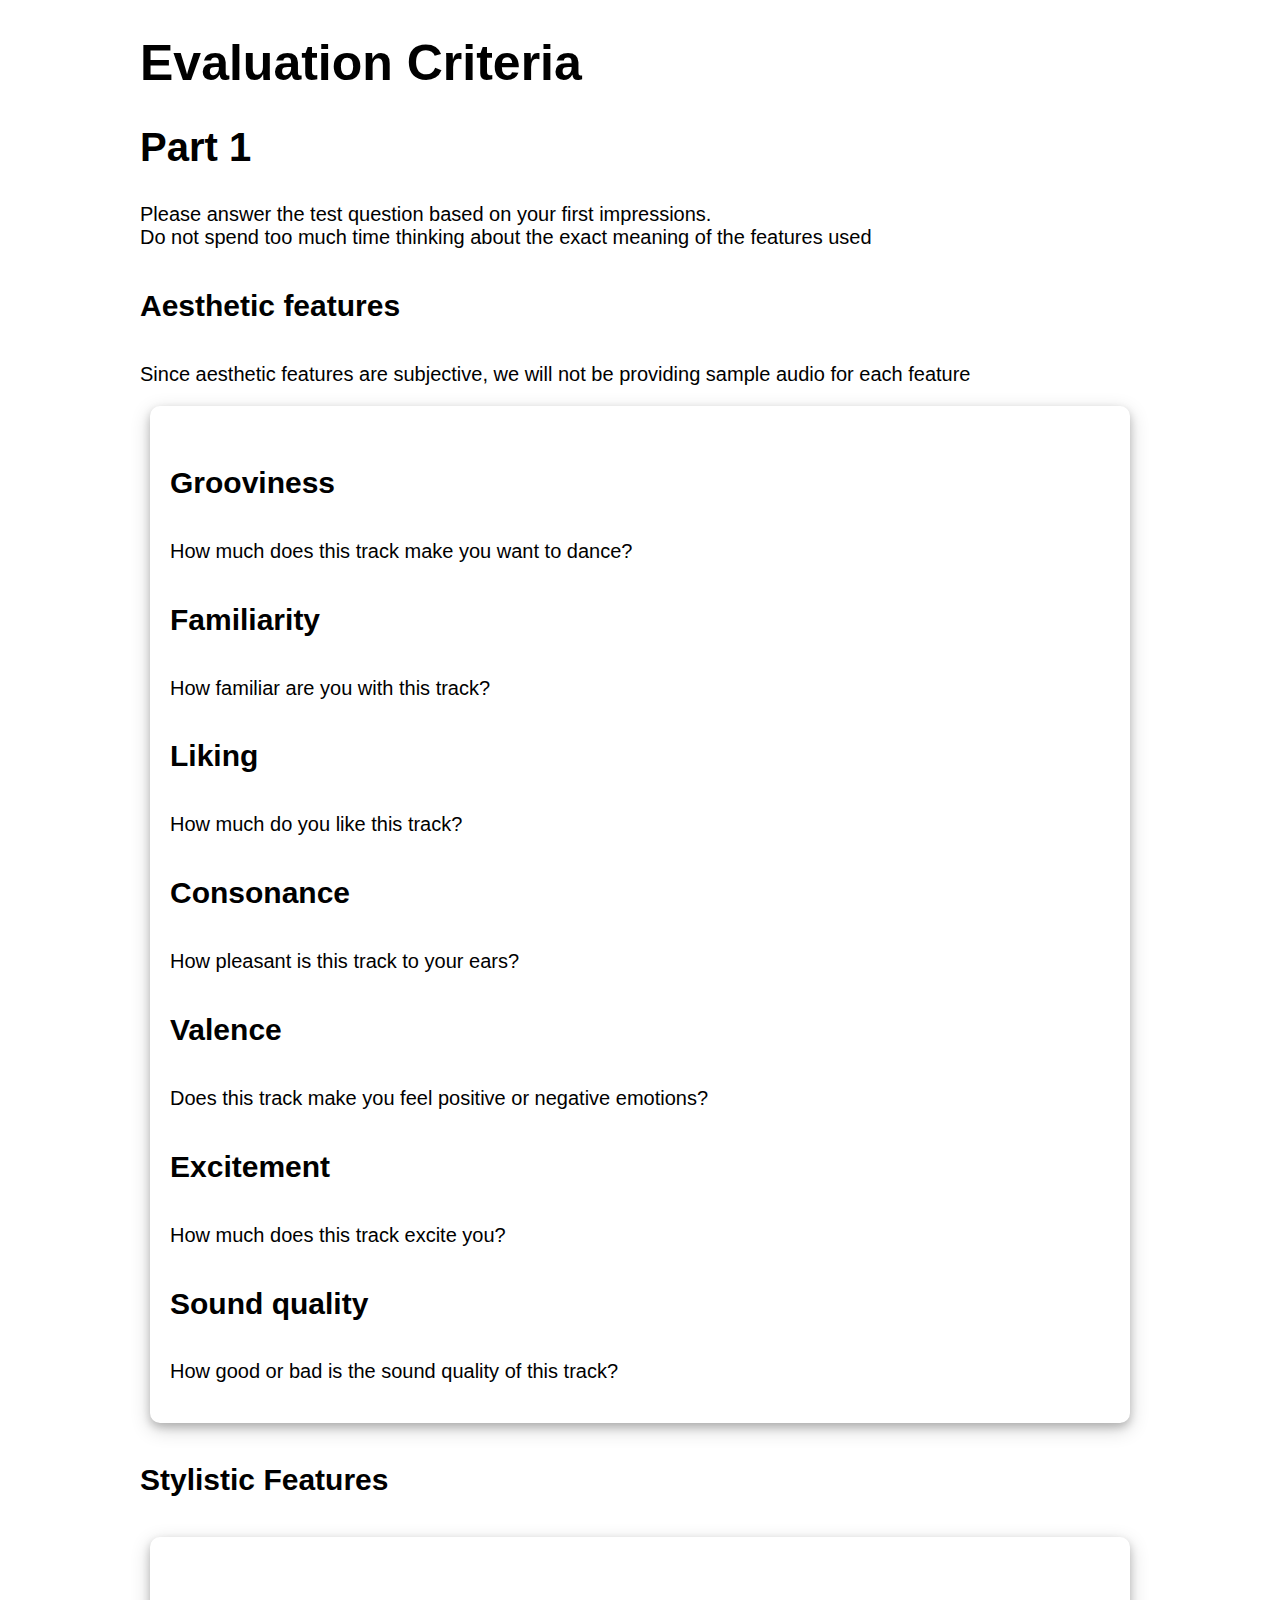
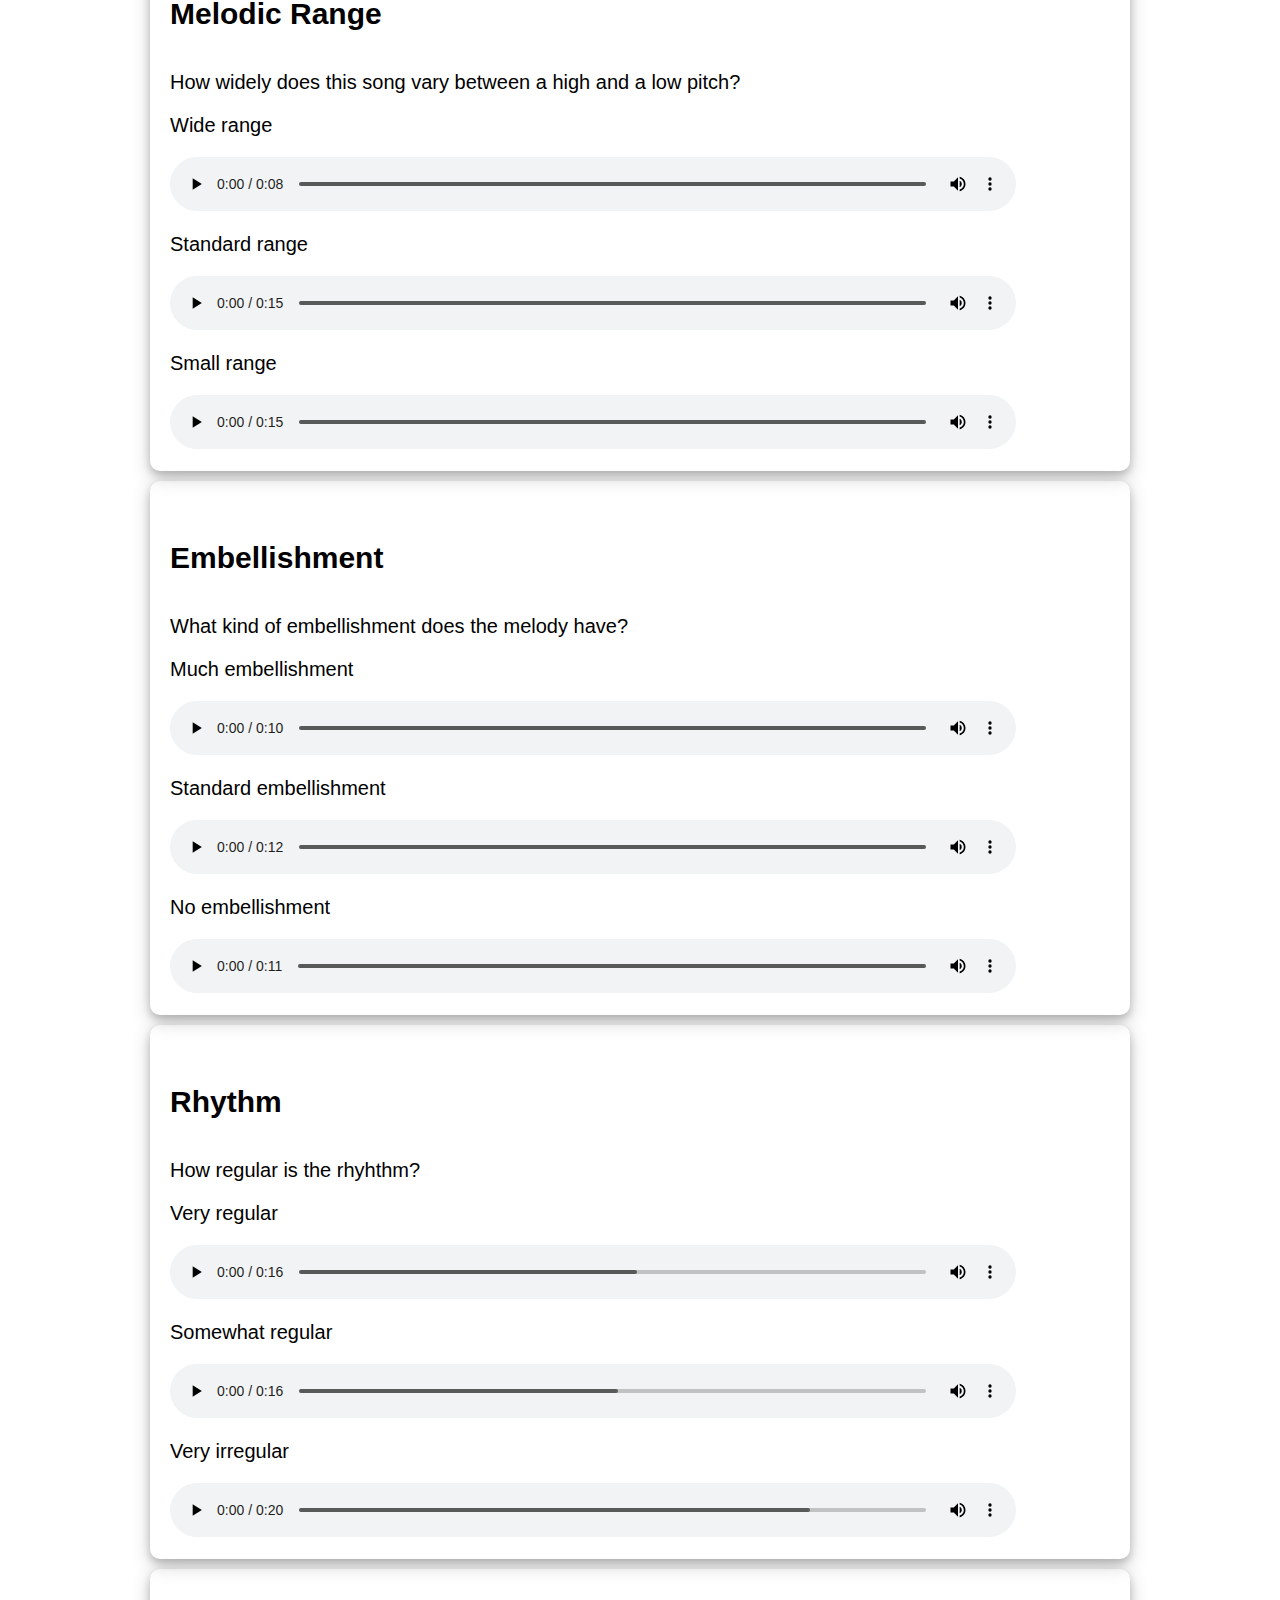
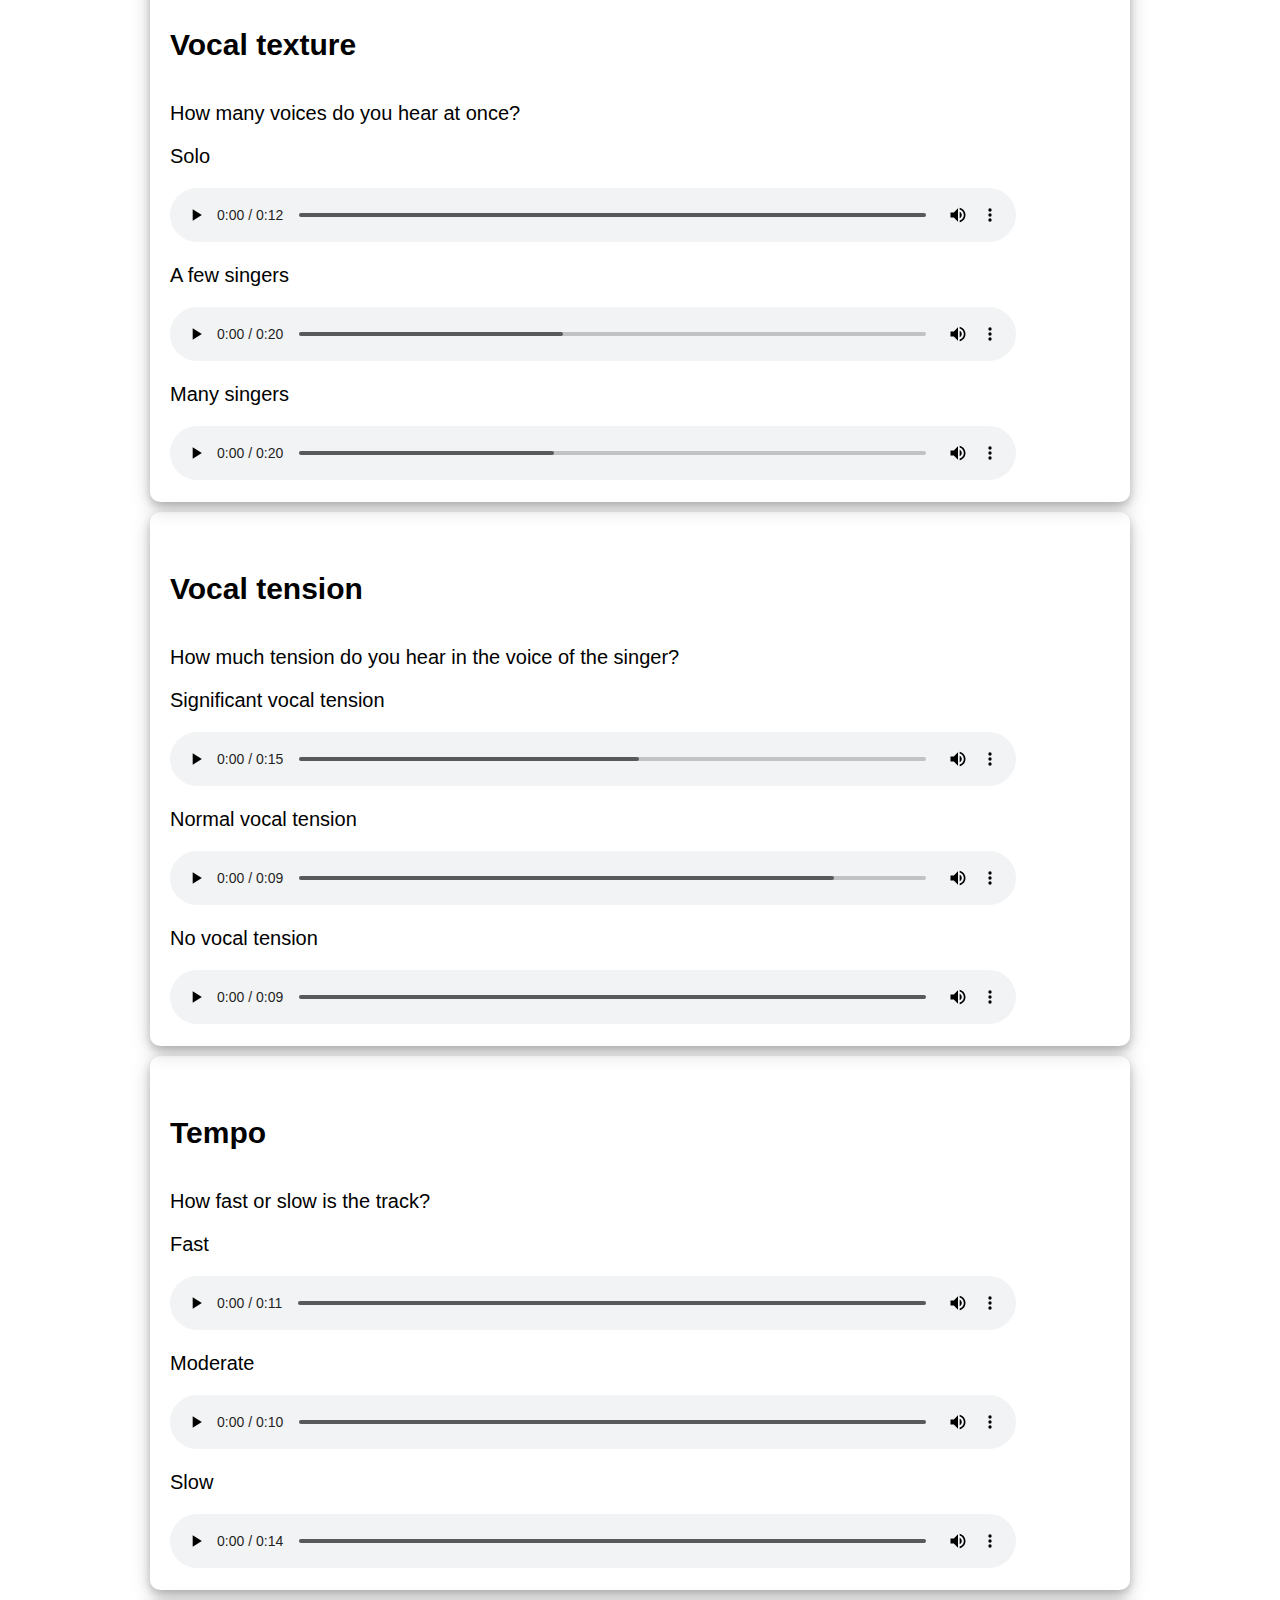
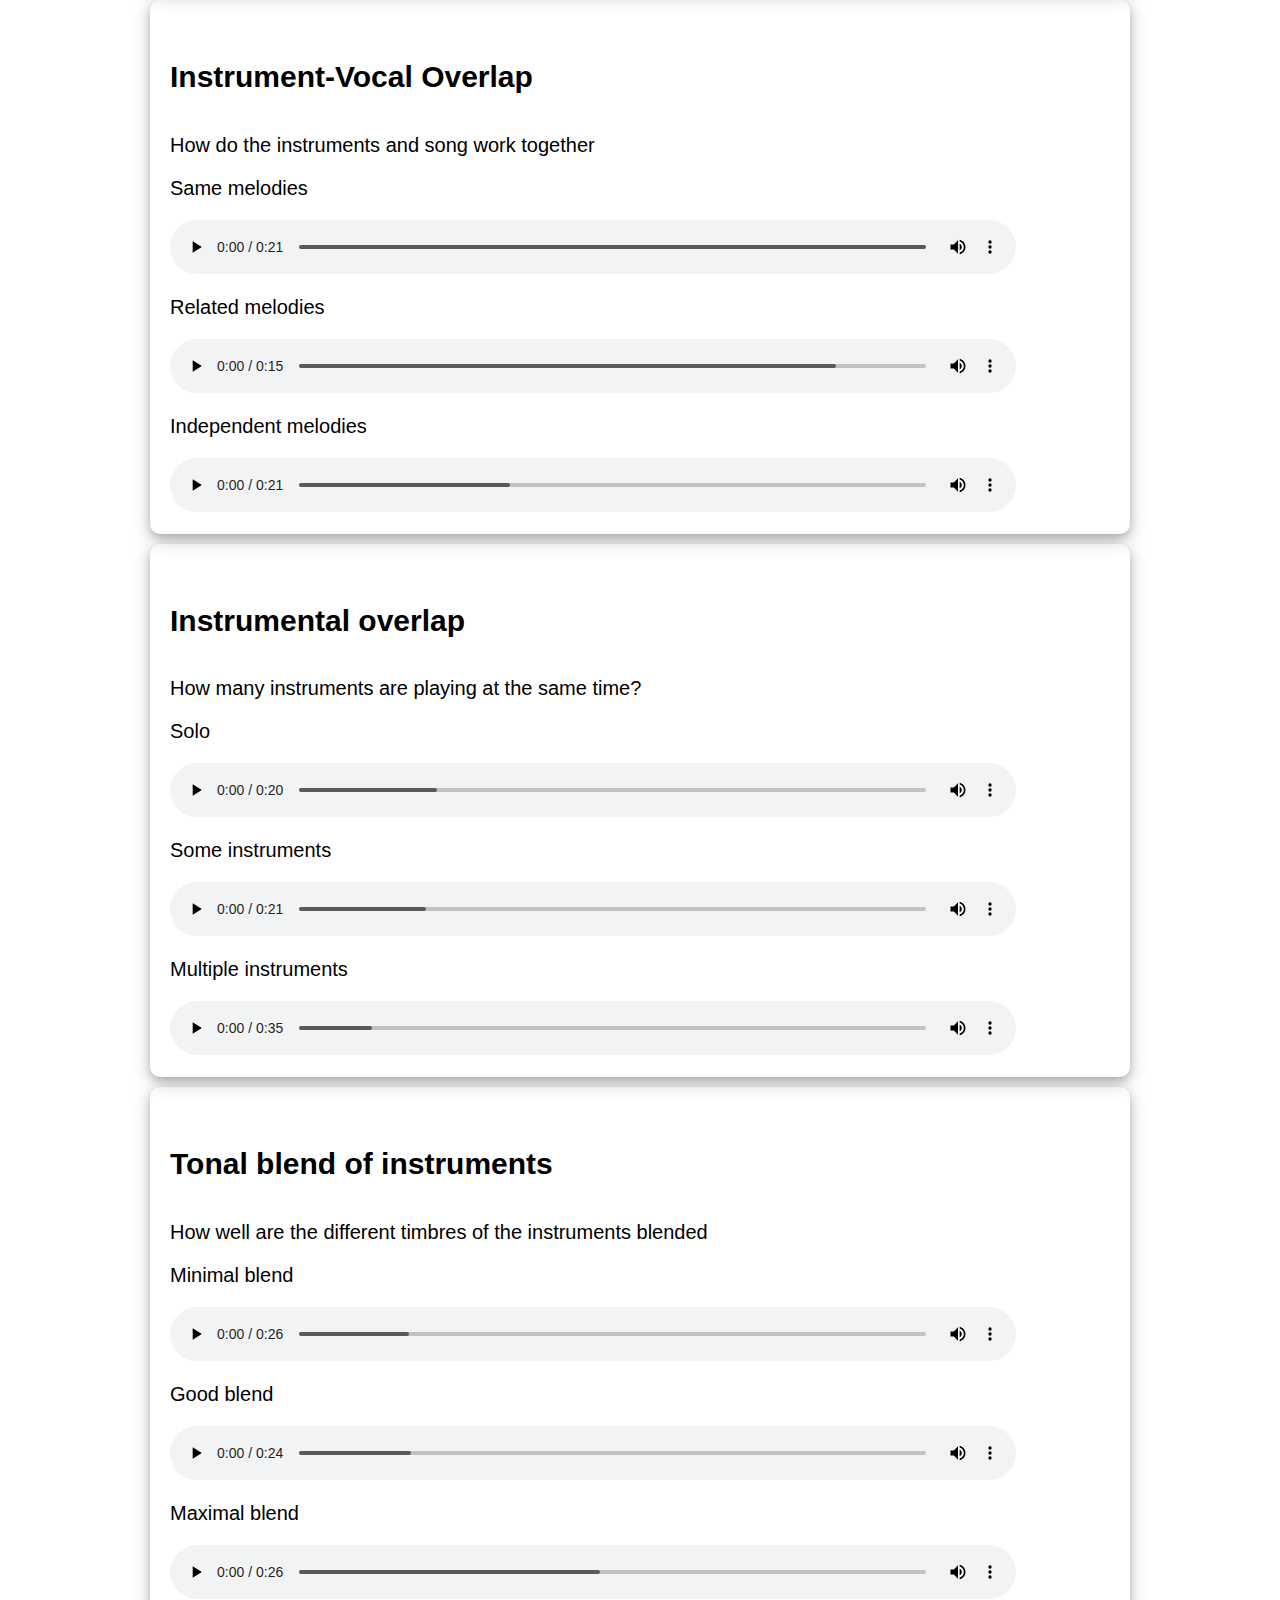
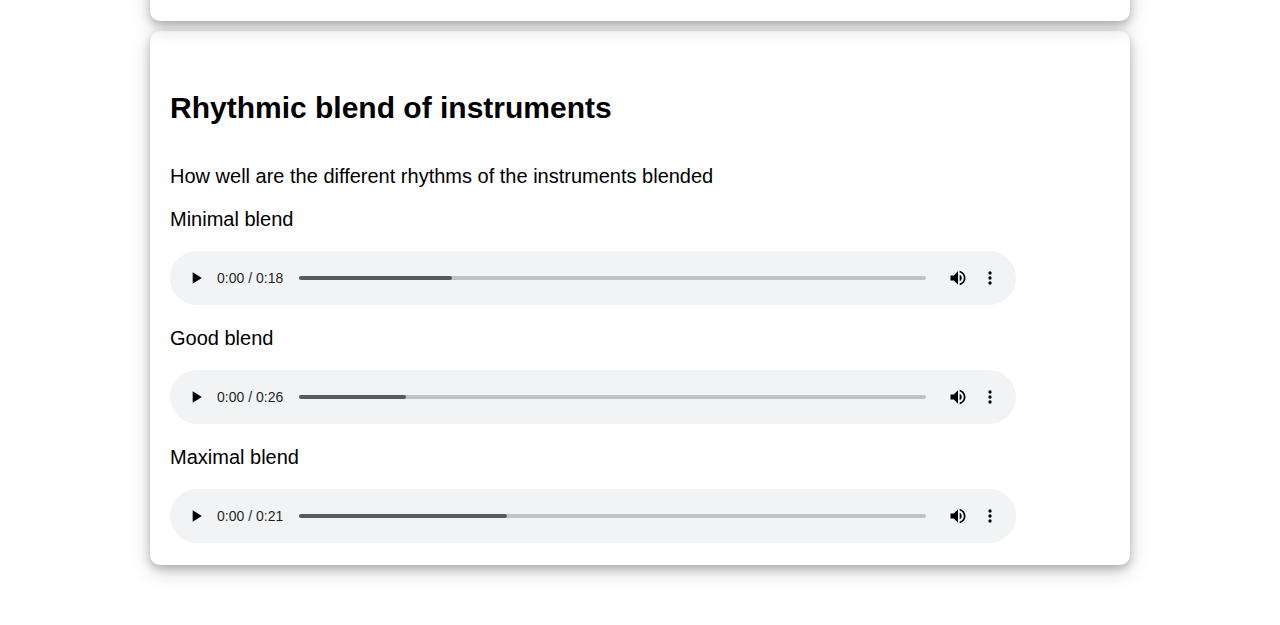
==== commit 73e91024: "remove number of instruments, fix missing audio" ====
--- a/index.html
+++ b/index.html
@@ -63,7 +63,7 @@
                     <strong>Wide range</strong>
                 </p>
                 <audio controls="controls">
-                    <source src="audio/melodic_high.mp3"/>
+                    <source src="audio/melodic_high.mp3" type="audio/mpeg"/>
                 </audio>
                 <p>
                     <strong>Standard range</strong>
@@ -199,31 +199,7 @@
                 </audio>
             </div>
 
-            <div class="l-container-feature">
-                <h4>Non-vocal Instruments</h4>
-                <p>
-                    How many instruments besides voices are present?
-                </p>
-                <p>
-                    <strong>No Instruments</strong>
-                </p>
-                <audio controls="controls">
-                    <source src="audio/no_instruments.mp3"/>
-                </audio>
-                <p>
-                    <strong>Some Instruments</strong>
-                </p>
-                <audio controls="controls">
-                    <source src="audio/some_instruments.mp3"/>
-                </audio>
-                <p>
-                    <strong>Many Instruments</strong>
-                </p>
-                <audio controls="controls">
-                    <source src="audio/instrumental_overlap_high.mp3"/>
-                </audio>
-            </div>
-
+    
             <div class="l-container-feature">
                 <h4>Instrument-Vocal Overlap</h4>
                 <p>
@@ -233,7 +209,7 @@
                     <strong>Same melodies</strong>
                 </p>
                 <audio controls="controls">
-                    <source src="audio/instrument_vocal_overlap_high"/>
+                    <source src="audio/instrument_vocal_overlap_high.mp3"/>
                 </audio>
                 <p>
                     <strong>Related melodies</strong>
